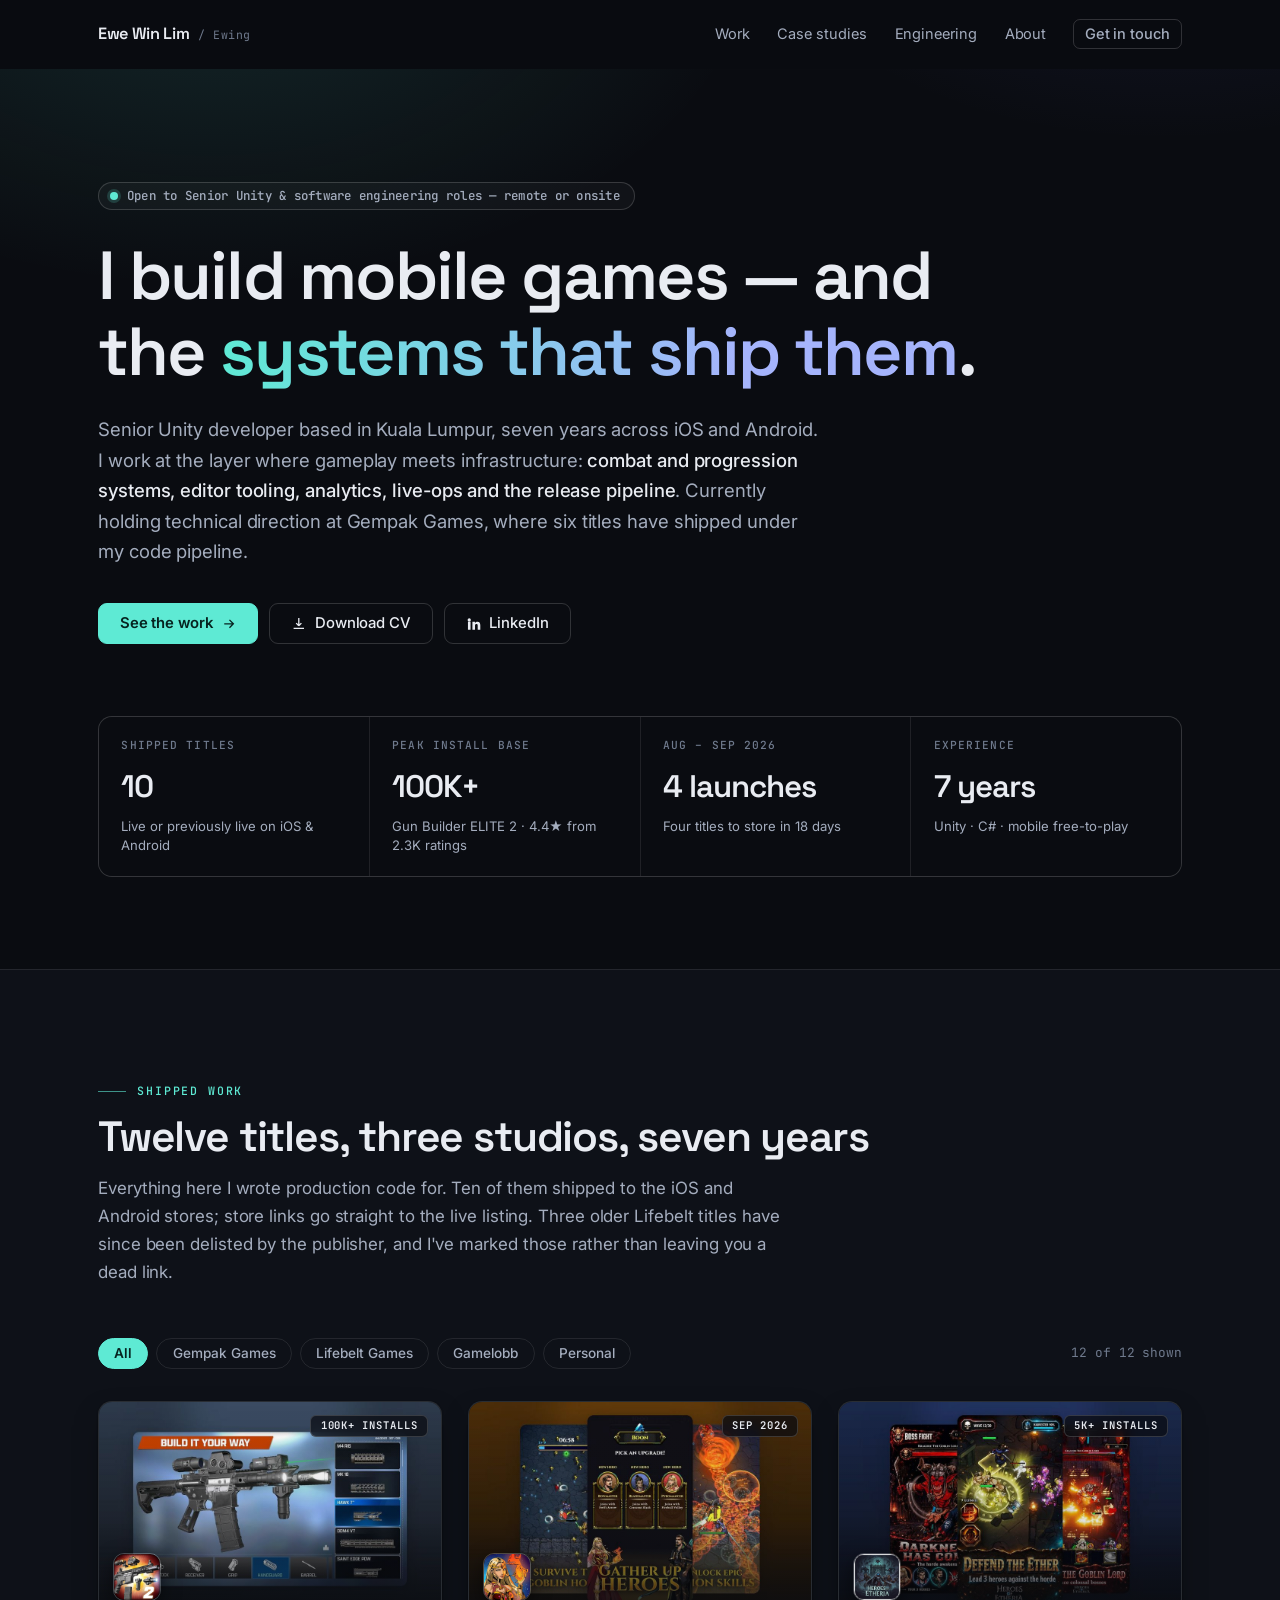
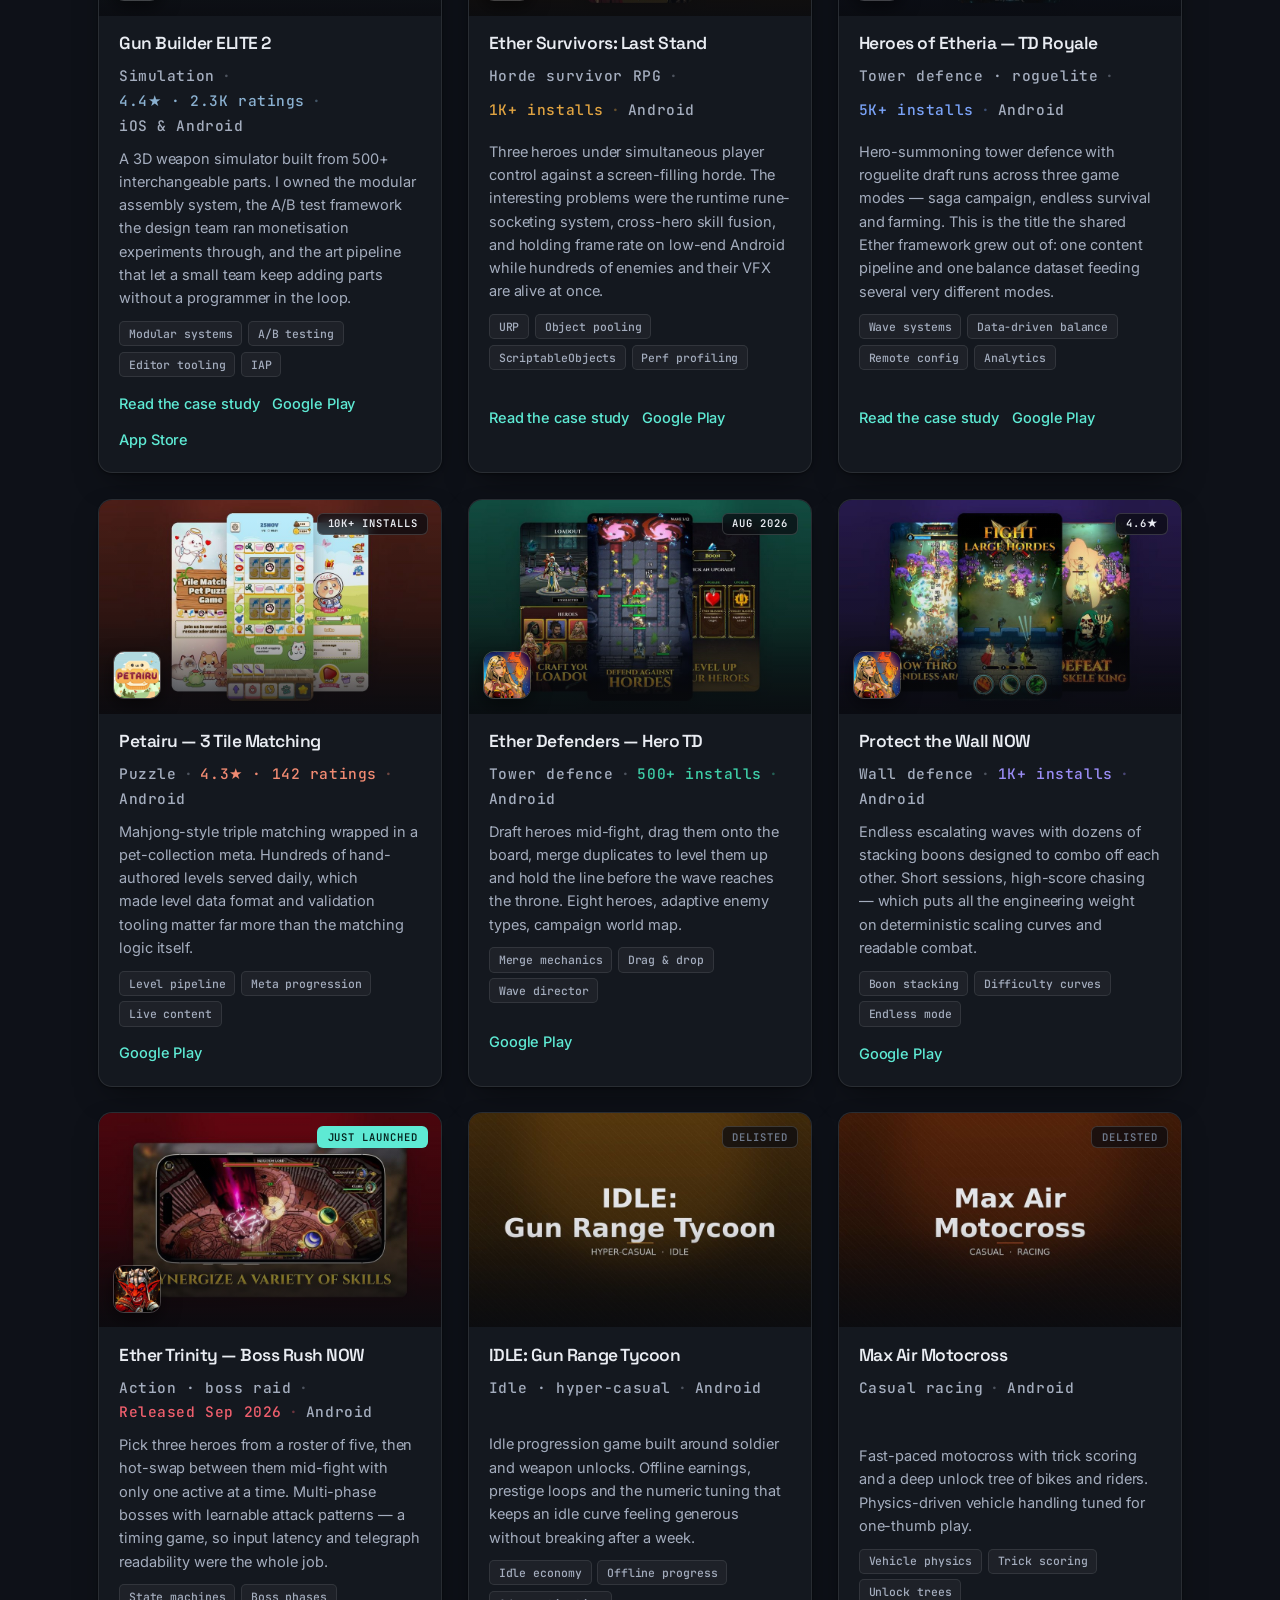
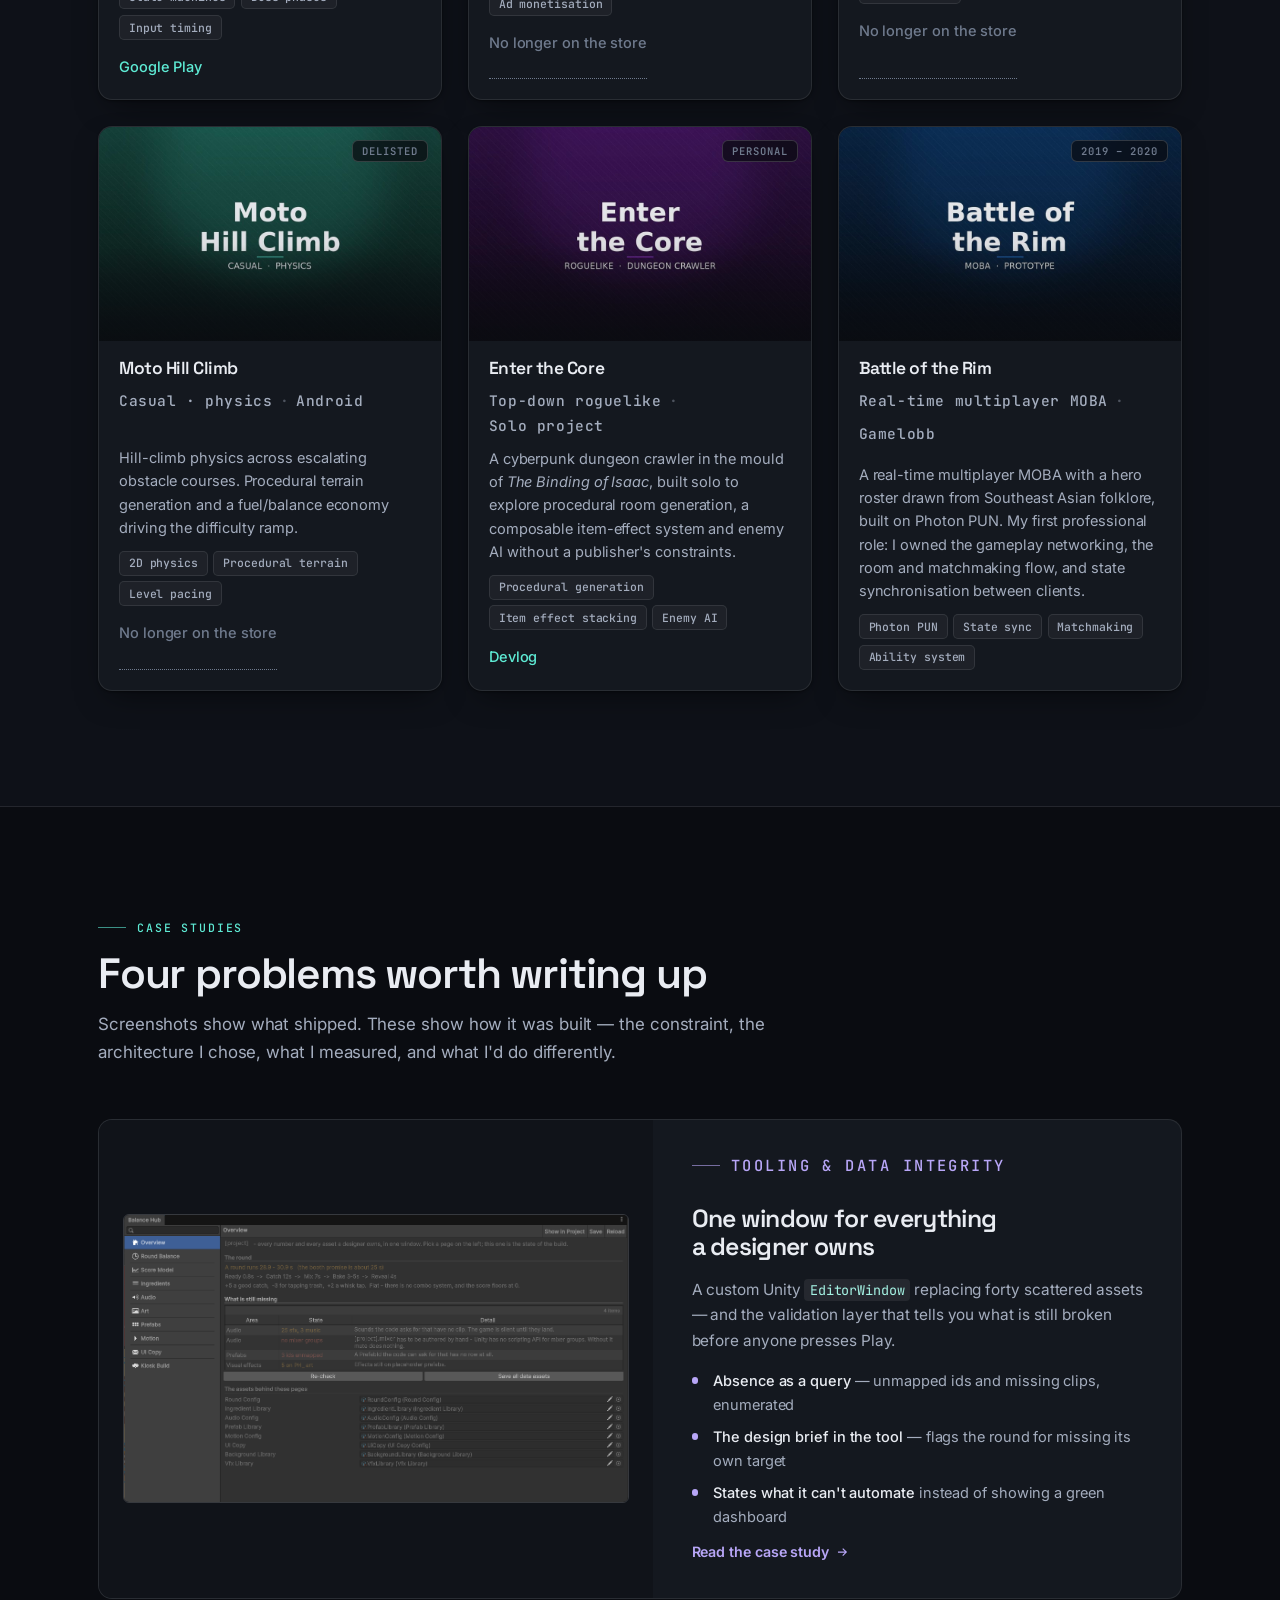
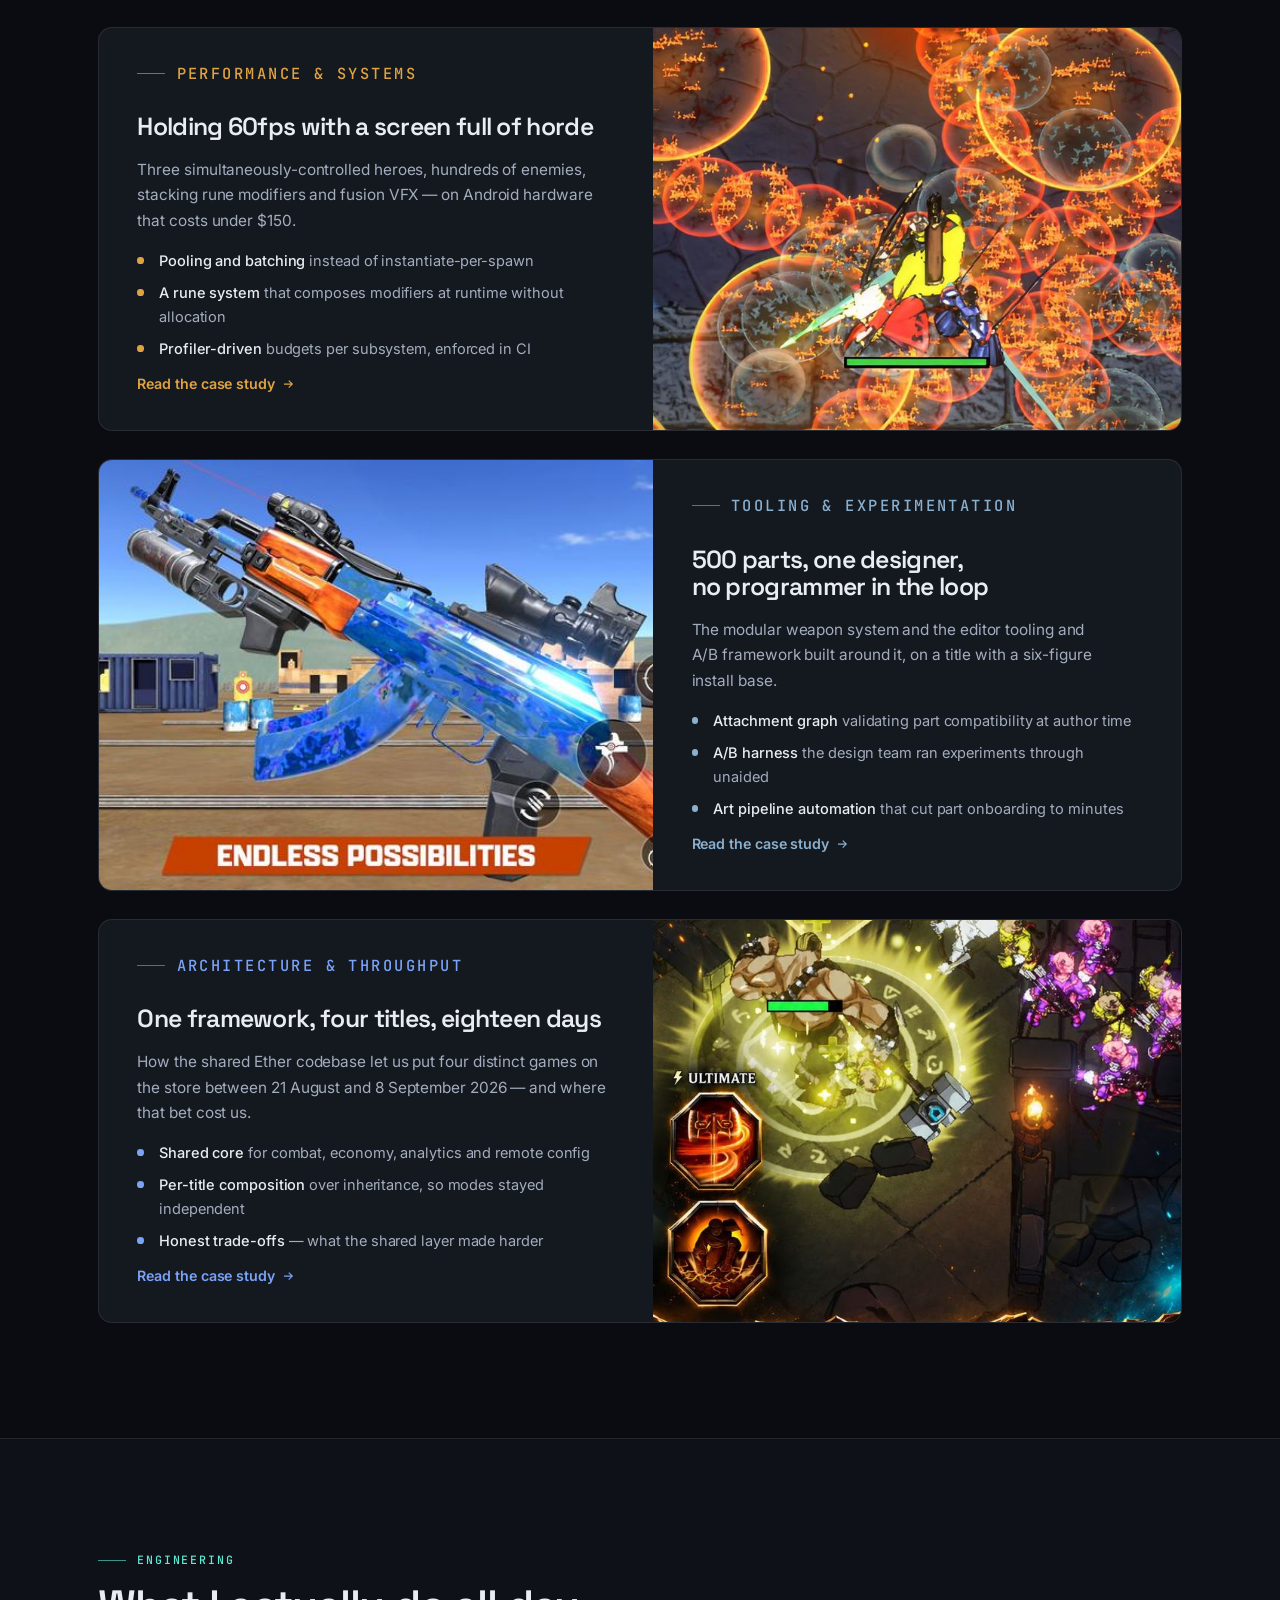
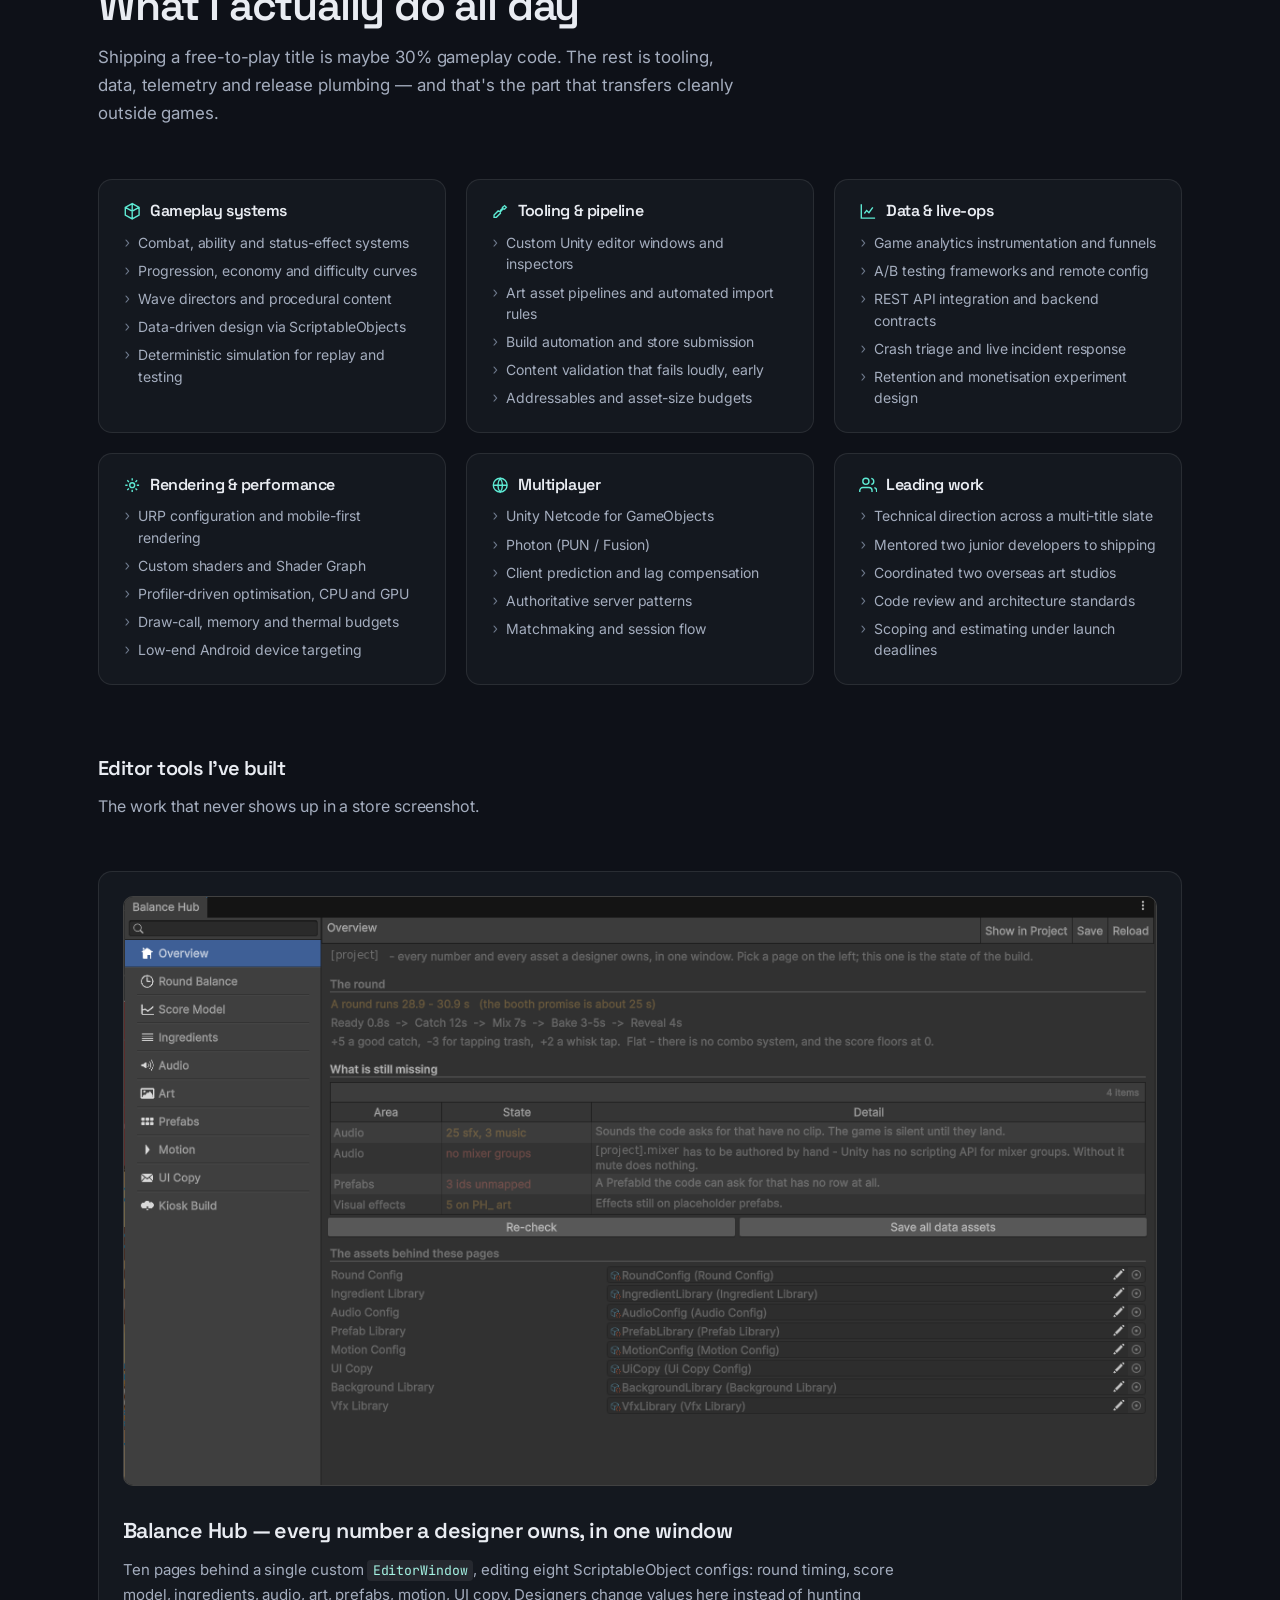
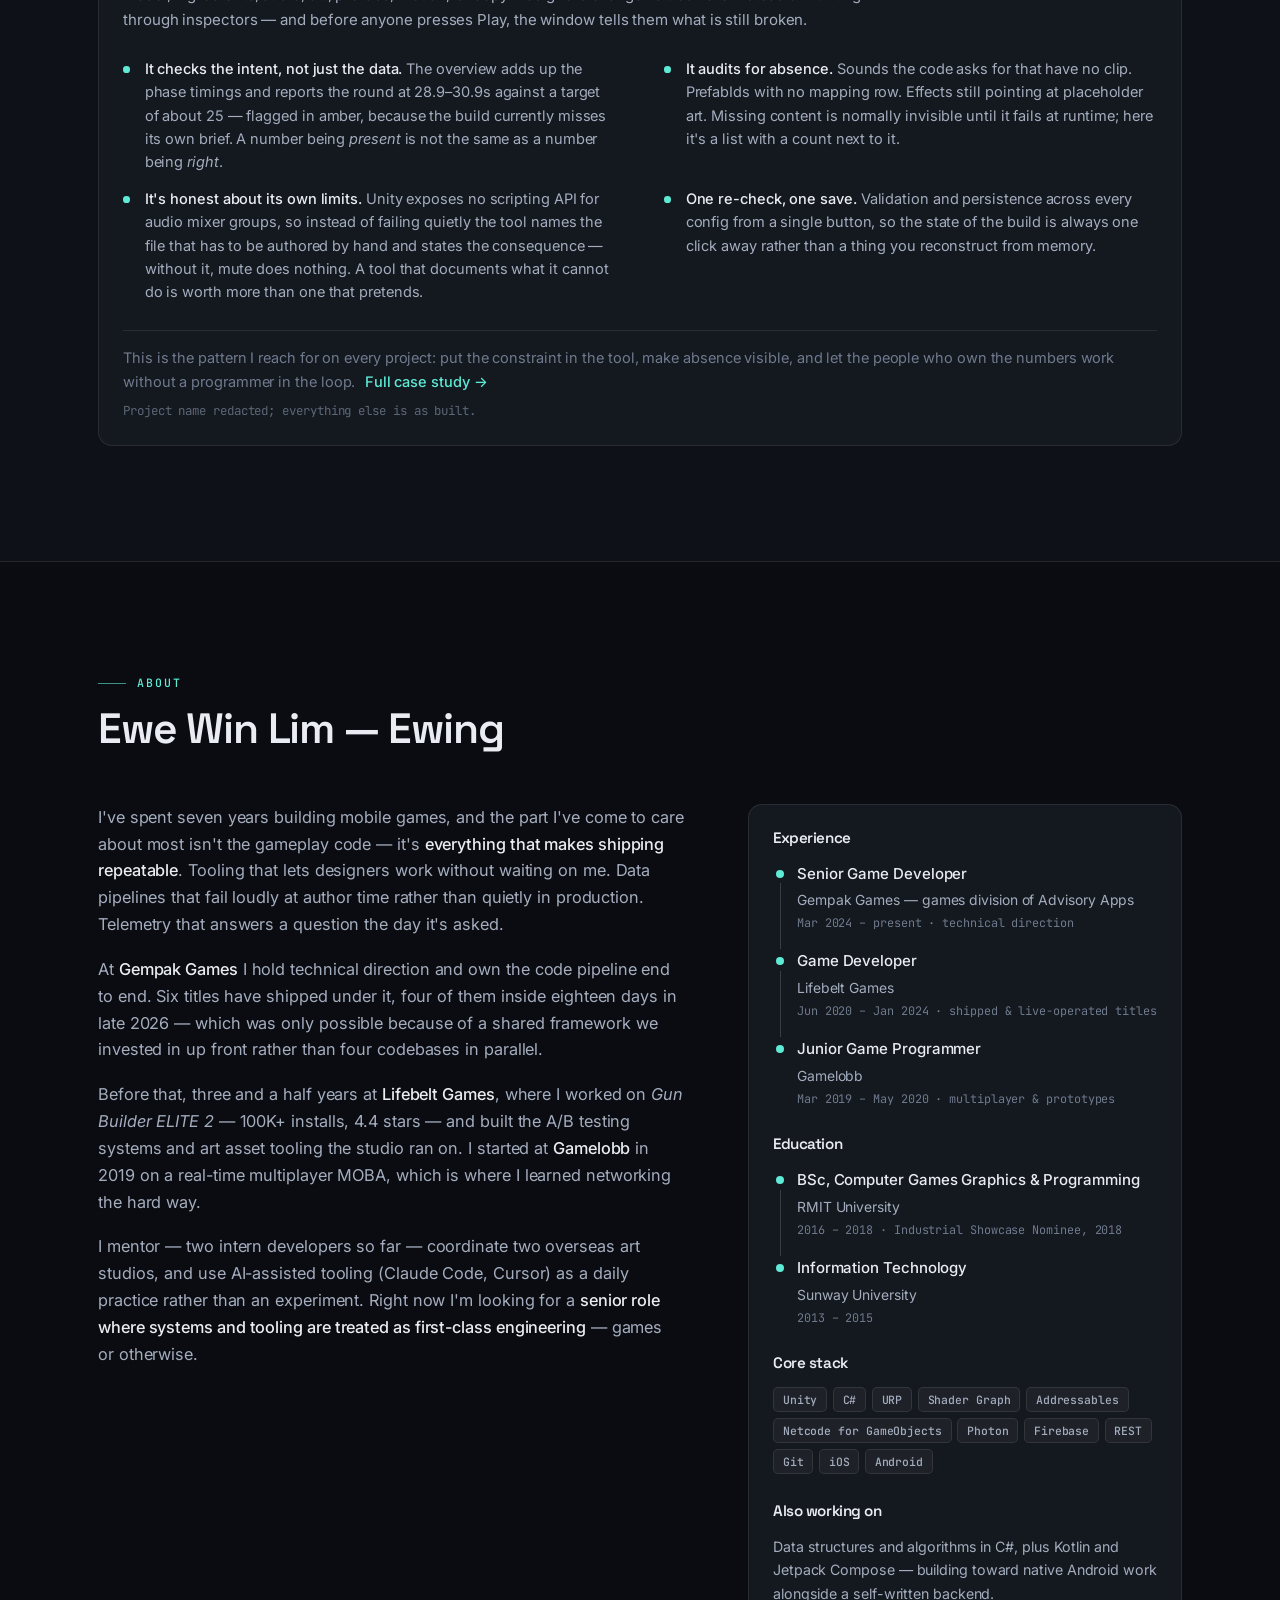
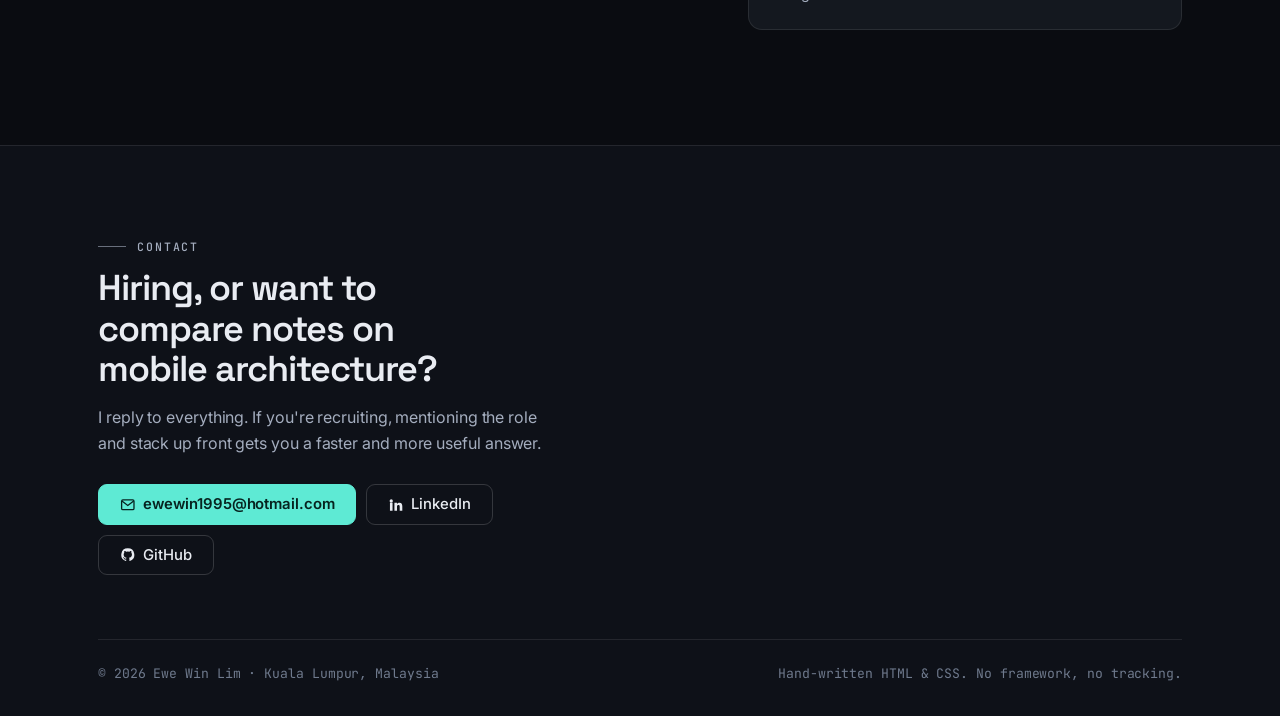
==== index.html @ 48409538 "Portfolio site" ====
<!DOCTYPE html>
<html lang="en">
<head>
<meta charset="utf-8">
<meta name="viewport" content="width=device-width, initial-scale=1">
<title>Ewe Win Lim — Senior Unity Developer</title>
<meta name="description" content="Senior Unity developer in Kuala Lumpur. Ten shipped mobile titles on iOS and Android — gameplay systems, editor tooling, live-ops and release pipelines.">
<meta name="author" content="Ewe Win Lim">

<!-- Open Graph / social preview -->
<meta property="og:type" content="website">
<meta property="og:title" content="Ewe Win Lim — Senior Unity Developer">
<meta property="og:description" content="Ten shipped mobile titles on iOS and Android. Gameplay systems, editor tooling, live-ops and release pipelines.">
<meta property="og:image" content="assets/og-image.jpg">
<meta name="twitter:card" content="summary_large_image">

<link rel="icon" href="assets/favicon.svg" type="image/svg+xml">
<link rel="preconnect" href="https://fonts.googleapis.com">
<link rel="preconnect" href="https://fonts.gstatic.com" crossorigin>
<link rel="stylesheet" href="https://fonts.googleapis.com/css2?family=Inter:wght@400;500;600&family=Space+Grotesk:wght@500;600;700&family=JetBrains+Mono:wght@400;500;600&display=swap">
<link rel="stylesheet" href="css/style.css">
<script>document.documentElement.classList.add("js")</script>
</head>
<body>

<a class="skip-link" href="#main">Skip to content</a>

<header class="site-header">
  <div class="wrap">
    <a class="brand" href="#top">Ewe Win Lim <span>/ Ewing</span></a>

    <button class="nav-toggle" type="button" aria-expanded="false" aria-controls="primary-nav" aria-label="Menu">
      <svg class="icon-open" viewBox="0 0 24 24" fill="none" stroke="currentColor" stroke-width="2" aria-hidden="true"><path d="M3 6h18M3 12h18M3 18h18"/></svg>
      <svg class="icon-close" viewBox="0 0 24 24" fill="none" stroke="currentColor" stroke-width="2" aria-hidden="true"><path d="M18 6 6 18M6 6l12 12"/></svg>
    </button>

    <nav class="nav" id="primary-nav" aria-label="Primary">
      <a href="#work">Work</a>
      <a href="#studies">Case studies</a>
      <a href="#engineering">Engineering</a>
      <a href="#about">About</a>
      <a class="btn nav-cta" href="#contact">Get in touch</a>
    </nav>
  </div>
</header>

<main id="main">

  <!-- ============================ hero ============================ -->
  <section class="hero" id="top">
    <div class="wrap">
      <p class="hero-status">
        <span class="dot" aria-hidden="true"></span>
        Open to Senior Unity &amp; software engineering roles — remote or onsite
      </p>

      <h1>I build mobile games — and the <em>systems that ship them</em>.</h1>

      <p class="lede">
        Senior Unity developer based in Kuala Lumpur, seven years across iOS and Android.
        I work at the layer where gameplay meets infrastructure: <strong>combat and
        progression systems, editor tooling, analytics, live-ops and the release
        pipeline</strong>. Currently holding technical direction at Gempak Games, where
        six titles have shipped under my code pipeline.
      </p>

      <div class="hero-actions">
        <a class="btn btn--primary" href="#work">
          See the work
          <svg viewBox="0 0 24 24" fill="none" stroke="currentColor" stroke-width="2" aria-hidden="true"><path d="M5 12h14M13 6l6 6-6 6"/></svg>
        </a>
        <!-- TODO(ewing): drop your CV at assets/ewe-win-lim-cv.pdf before publishing, or delete this button -->
        <a class="btn" href="assets/ewe-win-lim-cv.pdf">
          <svg viewBox="0 0 24 24" fill="none" stroke="currentColor" stroke-width="2" aria-hidden="true"><path d="M12 3v12m0 0 4-4m-4 4-4-4M4 19h16"/></svg>
          Download CV
        </a>
        <a class="btn" href="https://www.linkedin.com/in/ewinglim" target="_blank" rel="noopener">
          <svg viewBox="0 0 24 24" fill="currentColor" aria-hidden="true"><path d="M4.98 3.5a2.5 2.5 0 1 1 0 5 2.5 2.5 0 0 1 0-5ZM3 9h4v12H3V9Zm7 0h3.8v1.7h.05c.53-1 1.83-2.05 3.77-2.05C21.1 8.65 22 11 22 14.1V21h-4v-6.1c0-1.5-.55-2.5-1.9-2.5-1.13 0-1.8.75-2.1 1.48-.1.26-.13.62-.13.98V21h-4V9Z"/></svg>
          LinkedIn
        </a>
      </div>

      <dl class="stats" data-reveal>
        <div>
          <dt>Shipped titles</dt>
          <dd>10 <small>Live or previously live on iOS &amp; Android</small></dd>
        </div>
        <div>
          <dt>Peak install base</dt>
          <dd>100K+ <small>Gun Builder ELITE 2 · 4.4&#9733; from 2.3K ratings</small></dd>
        </div>
        <div>
          <dt>Aug – Sep 2026</dt>
          <dd>4 launches <small>Four titles to store in 18 days</small></dd>
        </div>
        <div>
          <dt>Experience</dt>
          <dd>7 years <small>Unity · C# · mobile free-to-play</small></dd>
        </div>
      </dl>
    </div>
  </section>

  <!-- ============================ work grid ============================ -->
  <section class="section section--tint" id="work">
    <div class="wrap">
      <div class="section-head">
        <p class="eyebrow">Shipped work</p>
        <h2>Twelve titles, three studios, seven years</h2>
        <p class="lede">
          Everything here I wrote production code for. Ten of them shipped to the iOS
          and Android stores; store links go straight to the live listing. Three older
          Lifebelt titles have since been delisted by the publisher, and I've marked
          those rather than leaving you a dead link.
        </p>
      </div>

      <div class="filters" data-filters>
        <button type="button" data-filter="all" aria-pressed="true">All</button>
        <button type="button" data-filter="gempak" aria-pressed="false">Gempak Games</button>
        <button type="button" data-filter="lifebelt" aria-pressed="false">Lifebelt Games</button>
        <button type="button" data-filter="gamelobb" aria-pressed="false">Gamelobb</button>
        <button type="button" data-filter="personal" aria-pressed="false">Personal</button>
        <span class="count" data-count>12 of 12 shown</span>
      </div>
      <p class="visually-hidden" id="filter-status" role="status" aria-live="polite"></p>

      <ul class="grid">

        <!-- Gun Builder ELITE 2 -->
        <li class="card card--study" data-studio="lifebelt" style="--card-accent:#8ab0d0" data-reveal>
          <div class="card-media">
            <img src="assets/games/gun-builder-elite-2/cover.jpg" alt="Gun Builder ELITE 2 — modular weapon assembly screen with a parts list" loading="lazy" width="1200" height="750">
            <img class="card-icon" src="assets/games/gun-builder-elite-2/icon.jpg" alt="" width="256" height="256" loading="lazy">
            <span class="card-flag">100K+ installs</span>
          </div>
          <div class="card-body">
            <h3><a href="work/gun-builder-elite-2.html">Gun Builder ELITE 2</a></h3>
            <p class="card-meta">
              <span>Simulation</span>
              <span class="metric">4.4&#9733; · 2.3K ratings</span>
              <span>iOS &amp; Android</span>
            </p>
            <p>
              A 3D weapon simulator built from 500+ interchangeable parts. I owned the
              modular assembly system, the A/B test framework the design team ran
              monetisation experiments through, and the art pipeline that let a small
              team keep adding parts without a programmer in the loop.
            </p>
            <ul class="tags">
              <li>Modular systems</li><li>A/B testing</li><li>Editor tooling</li><li>IAP</li>
            </ul>
            <p class="card-links">
              <a href="work/gun-builder-elite-2.html">Read the case study</a>
              <a href="https://play.google.com/store/apps/details?id=life.belt.gbe2" target="_blank" rel="noopener">Google Play</a>
              <a href="https://apps.apple.com/us/app/gun-builder-elite-2/id6447168170" target="_blank" rel="noopener">App Store</a>
            </p>
          </div>
        </li>

        <!-- Ether Survivors -->
        <li class="card card--study" data-studio="gempak" style="--card-accent:#e0a341" data-reveal>
          <div class="card-media">
            <img src="assets/games/ether-survivors/cover.jpg" alt="Ether Survivors: Last Stand — three phone screenshots showing horde combat and a hero draft screen" loading="lazy" width="1200" height="750">
            <img class="card-icon" src="assets/games/ether-survivors/icon.jpg" alt="" width="256" height="256" loading="lazy">
            <span class="card-flag">Sep 2026</span>
          </div>
          <div class="card-body">
            <h3><a href="work/ether-survivors.html">Ether Survivors: Last Stand</a></h3>
            <p class="card-meta">
              <span>Horde survivor RPG</span>
              <span class="metric">1K+ installs</span>
              <span>Android</span>
            </p>
            <p>
              Three heroes under simultaneous player control against a screen-filling
              horde. The interesting problems were the runtime rune-socketing system,
              cross-hero skill fusion, and holding frame rate on low-end Android while
              hundreds of enemies and their VFX are alive at once.
            </p>
            <ul class="tags">
              <li>URP</li><li>Object pooling</li><li>ScriptableObjects</li><li>Perf profiling</li>
            </ul>
            <p class="card-links">
              <a href="work/ether-survivors.html">Read the case study</a>
              <a href="https://play.google.com/store/apps/details?id=com.gempakgames.ethersurvivorslaststand" target="_blank" rel="noopener">Google Play</a>
            </p>
          </div>
        </li>

        <!-- Heroes of Etheria -->
        <li class="card card--study" data-studio="gempak" style="--card-accent:#7aa2f7" data-reveal>
          <div class="card-media">
            <img src="assets/games/heroes-of-etheria/cover.jpg" alt="Heroes of Etheria — three phone screenshots showing tower-defence lanes and a boss fight" loading="lazy" width="1200" height="750">
            <img class="card-icon" src="assets/games/heroes-of-etheria/icon.jpg" alt="" width="256" height="256" loading="lazy">
            <span class="card-flag">5K+ installs</span>
          </div>
          <div class="card-body">
            <h3><a href="work/heroes-of-etheria.html">Heroes of Etheria — TD Royale</a></h3>
            <p class="card-meta">
              <span>Tower defence · roguelite</span>
              <span class="metric">5K+ installs</span>
              <span>Android</span>
            </p>
            <p>
              Hero-summoning tower defence with roguelite draft runs across three game
              modes — saga campaign, endless survival and farming. This is the title the
              shared Ether framework grew out of: one content pipeline and one balance
              dataset feeding several very different modes.
            </p>
            <ul class="tags">
              <li>Wave systems</li><li>Data-driven balance</li><li>Remote config</li><li>Analytics</li>
            </ul>
            <p class="card-links">
              <a href="work/heroes-of-etheria.html">Read the case study</a>
              <a href="https://play.google.com/store/apps/details?id=com.gempakgames.heroesofetheria" target="_blank" rel="noopener">Google Play</a>
            </p>
          </div>
        </li>

        <!-- Petairu -->
        <li class="card" data-studio="gempak" style="--card-accent:#f08a72" data-reveal>
          <div class="card-media">
            <img src="assets/games/petairu/cover.jpg" alt="Petairu — three phone screenshots of a tile-matching board and pet collection screen" loading="lazy" width="1200" height="750">
            <img class="card-icon" src="assets/games/petairu/icon.jpg" alt="" width="256" height="256" loading="lazy">
            <span class="card-flag">10K+ installs</span>
          </div>
          <div class="card-body">
            <h3>Petairu — 3 Tile Matching</h3>
            <p class="card-meta">
              <span>Puzzle</span>
              <span class="metric">4.3&#9733; · 142 ratings</span>
              <span>Android</span>
            </p>
            <p>
              Mahjong-style triple matching wrapped in a pet-collection meta. Hundreds of
              hand-authored levels served daily, which made level data format and
              validation tooling matter far more than the matching logic itself.
            </p>
            <ul class="tags">
              <li>Level pipeline</li><li>Meta progression</li><li>Live content</li>
            </ul>
            <p class="card-links">
              <a href="https://play.google.com/store/apps/details?id=com.gempakgames.petairu" target="_blank" rel="noopener">Google Play</a>
            </p>
          </div>
        </li>

        <!-- Ether Defenders -->
        <li class="card" data-studio="gempak" style="--card-accent:#3ecfa8" data-reveal>
          <div class="card-media">
            <img src="assets/games/ether-defenders/cover.jpg" alt="Ether Defenders: Hero TD — three phone screenshots showing hero placement on a defence board" loading="lazy" width="1200" height="750">
            <img class="card-icon" src="assets/games/ether-defenders/icon.jpg" alt="" width="256" height="256" loading="lazy">
            <span class="card-flag">Aug 2026</span>
          </div>
          <div class="card-body">
            <h3>Ether Defenders — Hero TD</h3>
            <p class="card-meta">
              <span>Tower defence</span>
              <span class="metric">500+ installs</span>
              <span>Android</span>
            </p>
            <p>
              Draft heroes mid-fight, drag them onto the board, merge duplicates to level
              them up and hold the line before the wave reaches the throne. Eight heroes,
              adaptive enemy types, campaign world map.
            </p>
            <ul class="tags">
              <li>Merge mechanics</li><li>Drag &amp; drop</li><li>Wave director</li>
            </ul>
            <p class="card-links">
              <a href="https://play.google.com/store/apps/details?id=com.gempakgames.etherdefenders" target="_blank" rel="noopener">Google Play</a>
            </p>
          </div>
        </li>

        <!-- Protect the Wall NOW -->
        <li class="card" data-studio="gempak" style="--card-accent:#9a8cf5" data-reveal>
          <div class="card-media">
            <img src="assets/games/protect-the-wall-now/cover.jpg" alt="Protect the Wall NOW — three phone screenshots of wall defence waves and a boon selection screen" loading="lazy" width="1200" height="750">
            <img class="card-icon" src="assets/games/protect-the-wall-now/icon.jpg" alt="" width="256" height="256" loading="lazy">
            <span class="card-flag">4.6&#9733;</span>
          </div>
          <div class="card-body">
            <h3>Protect the Wall NOW</h3>
            <p class="card-meta">
              <span>Wall defence</span>
              <span class="metric">1K+ installs</span>
              <span>Android</span>
            </p>
            <p>
              Endless escalating waves with dozens of stacking boons designed to combo
              off each other. Short sessions, high-score chasing — which puts all the
              engineering weight on deterministic scaling curves and readable combat.
            </p>
            <ul class="tags">
              <li>Boon stacking</li><li>Difficulty curves</li><li>Endless mode</li>
            </ul>
            <p class="card-links">
              <a href="https://play.google.com/store/apps/details?id=com.gempakgames.protectthewallnow" target="_blank" rel="noopener">Google Play</a>
            </p>
          </div>
        </li>

        <!-- Ether Trinity -->
        <li class="card" data-studio="gempak" style="--card-accent:#ef5f6d" data-reveal>
          <div class="card-media">
            <img src="assets/games/ether-trinity/cover.jpg" alt="Ether Trinity: Boss Rush NOW — landscape screenshot of an arena boss fight with hero swap icons" loading="lazy" width="1200" height="750">
            <img class="card-icon" src="assets/games/ether-trinity/icon.jpg" alt="" width="256" height="256" loading="lazy">
            <span class="card-flag card-flag--new">Just launched</span>
          </div>
          <div class="card-body">
            <h3>Ether Trinity — Boss Rush NOW</h3>
            <p class="card-meta">
              <span>Action · boss raid</span>
              <span class="metric">Released Sep 2026</span>
              <span>Android</span>
            </p>
            <p>
              Pick three heroes from a roster of five, then hot-swap between them
              mid-fight with only one active at a time. Multi-phase bosses with learnable
              attack patterns — a timing game, so input latency and telegraph readability
              were the whole job.
            </p>
            <ul class="tags">
              <li>State machines</li><li>Boss phases</li><li>Input timing</li>
            </ul>
            <p class="card-links">
              <a href="https://play.google.com/store/apps/details?id=com.gempakgames.ethertrinity" target="_blank" rel="noopener">Google Play</a>
            </p>
          </div>
        </li>

        <!-- IDLE: Gun Range Tycoon -->
        <li class="card" data-studio="lifebelt" style="--card-accent:#dcb44a" data-reveal>
          <div class="card-media">
            <img src="assets/games/idle-gun-range-tycoon/cover.jpg" alt="IDLE: Gun Range Tycoon — title card" loading="lazy" width="1200" height="750">
            <span class="card-flag card-flag--muted">Delisted</span>
          </div>
          <div class="card-body">
            <h3>IDLE: Gun Range Tycoon</h3>
            <p class="card-meta">
              <span>Idle · hyper-casual</span>
              <span>Android</span>
            </p>
            <p>
              Idle progression game built around soldier and weapon unlocks. Offline
              earnings, prestige loops and the numeric tuning that keeps an idle curve
              feeling generous without breaking after a week.
            </p>
            <ul class="tags">
              <li>Idle economy</li><li>Offline progress</li><li>Ad monetisation</li>
            </ul>
            <p class="card-links">
              <span class="unavailable" title="Removed from Google Play by the publisher">No longer on the store</span>
            </p>
          </div>
        </li>

        <!-- Max Air Motocross -->
        <li class="card" data-studio="lifebelt" style="--card-accent:#f0975a" data-reveal>
          <div class="card-media">
            <img src="assets/games/max-air-motocross/cover.jpg" alt="Max Air Motocross — title card" loading="lazy" width="1200" height="750">
            <span class="card-flag card-flag--muted">Delisted</span>
          </div>
          <div class="card-body">
            <h3>Max Air Motocross</h3>
            <p class="card-meta">
              <span>Casual racing</span>
              <span>Android</span>
            </p>
            <p>
              Fast-paced motocross with trick scoring and a deep unlock tree of bikes and
              riders. Physics-driven vehicle handling tuned for one-thumb play.
            </p>
            <ul class="tags">
              <li>Vehicle physics</li><li>Trick scoring</li><li>Unlock trees</li>
            </ul>
            <p class="card-links">
              <span class="unavailable" title="Removed from Google Play by the publisher">No longer on the store</span>
            </p>
          </div>
        </li>

        <!-- Moto Hill Climb -->
        <li class="card" data-studio="lifebelt" style="--card-accent:#52c9b6" data-reveal>
          <div class="card-media">
            <img src="assets/games/moto-hill-climb/cover.jpg" alt="Moto Hill Climb — title card" loading="lazy" width="1200" height="750">
            <span class="card-flag card-flag--muted">Delisted</span>
          </div>
          <div class="card-body">
            <h3>Moto Hill Climb</h3>
            <p class="card-meta">
              <span>Casual · physics</span>
              <span>Android</span>
            </p>
            <p>
              Hill-climb physics across escalating obstacle courses. Procedural terrain
              generation and a fuel/balance economy driving the difficulty ramp.
            </p>
            <ul class="tags">
              <li>2D physics</li><li>Procedural terrain</li><li>Level pacing</li>
            </ul>
            <p class="card-links">
              <span class="unavailable" title="Removed from Google Play by the publisher">No longer on the store</span>
            </p>
          </div>
        </li>

        <!-- Enter the Core -->
        <li class="card" data-studio="personal" style="--card-accent:#c48af0" data-reveal>
          <div class="card-media">
            <img src="assets/games/enter-the-core/cover.jpg" alt="Enter the Core — title card" loading="lazy" width="1200" height="750">
            <span class="card-flag card-flag--muted">Personal</span>
          </div>
          <div class="card-body">
            <h3>Enter the Core</h3>
            <p class="card-meta">
              <span>Top-down roguelike</span>
              <span>Solo project</span>
            </p>
            <p>
              A cyberpunk dungeon crawler in the mould of <em>The Binding of Isaac</em>,
              built solo to explore procedural room generation, a composable item-effect
              system and enemy AI without a publisher's constraints.
            </p>
            <ul class="tags">
              <li>Procedural generation</li><li>Item effect stacking</li><li>Enemy AI</li>
            </ul>
            <p class="card-links">
              <a href="https://ewing95.wordpress.com/" target="_blank" rel="noopener">Devlog</a>
            </p>
          </div>
        </li>

        <!-- Battle of the Rim -->
        <li class="card" data-studio="gamelobb" style="--card-accent:#6fb4f0" data-reveal>
          <div class="card-media">
            <img src="assets/games/battle-of-the-rim/cover.jpg" alt="Battle of the Rim — title card" loading="lazy" width="1200" height="750">
            <span class="card-flag card-flag--muted">2019 – 2020</span>
          </div>
          <div class="card-body">
            <h3>Battle of the Rim</h3>
            <p class="card-meta">
              <span>Real-time multiplayer MOBA</span>
              <span>Gamelobb</span>
            </p>
            <p>
              A real-time multiplayer MOBA with a hero roster drawn from Southeast Asian
              folklore, built on Photon PUN. My first professional role: I owned the
              gameplay networking, the room and matchmaking flow, and state
              synchronisation between clients.
            </p>
            <ul class="tags">
              <li>Photon PUN</li><li>State sync</li><li>Matchmaking</li><li>Ability system</li>
            </ul>
          </div>
        </li>

      </ul>
    </div>
  </section>

  <!-- ============================ case studies ============================ -->
  <section class="section" id="studies">
    <div class="wrap">
      <div class="section-head">
        <p class="eyebrow">Case studies</p>
        <h2>Four problems worth writing up</h2>
        <p class="lede">
          Screenshots show what shipped. These show how it was built — the constraint,
          the architecture I chose, what I measured, and what I'd do differently.
        </p>
      </div>

      <ul class="studies">

        <li class="study" style="--card-accent:#b8a6f7" data-reveal>
          <div class="study-media study-media--ui">
            <img src="assets/tools/balance-hub-overview.png" alt="The Balance Hub editor window, showing the round summary, the missing-content audit table and the config assets it edits" loading="lazy">
          </div>
          <div class="study-body">
            <p class="eyebrow" style="color:var(--card-accent)">Tooling &amp; data integrity</p>
            <h3><a href="work/balance-hub.html">One window for everything a designer owns</a></h3>
            <p>
              A custom Unity <code>EditorWindow</code> replacing forty scattered assets — and
              the validation layer that tells you what is still broken before anyone
              presses Play.
            </p>
            <ul class="study-points">
              <li><strong>Absence as a query</strong> — unmapped ids and missing clips, enumerated</li>
              <li><strong>The design brief in the tool</strong> — flags the round for missing its own target</li>
              <li><strong>States what it can't automate</strong> instead of showing a green dashboard</li>
            </ul>
            <a class="study-more" href="work/balance-hub.html">
              Read the case study
              <svg viewBox="0 0 24 24" fill="none" stroke="currentColor" stroke-width="2" aria-hidden="true"><path d="M5 12h14M13 6l6 6-6 6"/></svg>
            </a>
          </div>
        </li>

        <li class="study" style="--card-accent:#e0a341" data-reveal>
          <div class="study-media">
            <img src="assets/games/ether-survivors/03.jpg" alt="Ether Survivors combat with dozens of enemies on screen" loading="lazy">
          </div>
          <div class="study-body">
            <p class="eyebrow" style="color:var(--card-accent)">Performance &amp; systems</p>
            <h3><a href="work/ether-survivors.html">Holding 60fps with a screen full of horde</a></h3>
            <p>
              Three simultaneously-controlled heroes, hundreds of enemies, stacking rune
              modifiers and fusion VFX — on Android hardware that costs under $150.
            </p>
            <ul class="study-points">
              <li><strong>Pooling and batching</strong> instead of instantiate-per-spawn</li>
              <li><strong>A rune system</strong> that composes modifiers at runtime without allocation</li>
              <li><strong>Profiler-driven</strong> budgets per subsystem, enforced in CI</li>
            </ul>
            <a class="study-more" href="work/ether-survivors.html">
              Read the case study
              <svg viewBox="0 0 24 24" fill="none" stroke="currentColor" stroke-width="2" aria-hidden="true"><path d="M5 12h14M13 6l6 6-6 6"/></svg>
            </a>
          </div>
        </li>

        <li class="study" style="--card-accent:#8ab0d0" data-reveal>
          <div class="study-media">
            <img src="assets/games/gun-builder-elite-2/05.jpg" alt="A customised rifle with a patterned finish in Gun Builder ELITE 2" loading="lazy">
          </div>
          <div class="study-body">
            <p class="eyebrow" style="color:var(--card-accent)">Tooling &amp; experimentation</p>
            <h3><a href="work/gun-builder-elite-2.html">500 parts, one designer, no programmer in the loop</a></h3>
            <p>
              The modular weapon system and the editor tooling and A/B framework built
              around it, on a title with a six-figure install base.
            </p>
            <ul class="study-points">
              <li><strong>Attachment graph</strong> validating part compatibility at author time</li>
              <li><strong>A/B harness</strong> the design team ran experiments through unaided</li>
              <li><strong>Art pipeline automation</strong> that cut part onboarding to minutes</li>
            </ul>
            <a class="study-more" href="work/gun-builder-elite-2.html">
              Read the case study
              <svg viewBox="0 0 24 24" fill="none" stroke="currentColor" stroke-width="2" aria-hidden="true"><path d="M5 12h14M13 6l6 6-6 6"/></svg>
            </a>
          </div>
        </li>

        <li class="study" style="--card-accent:#7aa2f7" data-reveal>
          <div class="study-media">
            <img src="assets/games/heroes-of-etheria/02.jpg" alt="Heroes of Etheria tower defence gameplay" loading="lazy">
          </div>
          <div class="study-body">
            <p class="eyebrow" style="color:var(--card-accent)">Architecture &amp; throughput</p>
            <h3><a href="work/heroes-of-etheria.html">One framework, four titles, eighteen days</a></h3>
            <p>
              How the shared Ether codebase let us put four distinct games on the store
              between 21 August and 8 September 2026 — and where that bet cost us.
            </p>
            <ul class="study-points">
              <li><strong>Shared core</strong> for combat, economy, analytics and remote config</li>
              <li><strong>Per-title composition</strong> over inheritance, so modes stayed independent</li>
              <li><strong>Honest trade-offs</strong> — what the shared layer made harder</li>
            </ul>
            <a class="study-more" href="work/heroes-of-etheria.html">
              Read the case study
              <svg viewBox="0 0 24 24" fill="none" stroke="currentColor" stroke-width="2" aria-hidden="true"><path d="M5 12h14M13 6l6 6-6 6"/></svg>
            </a>
          </div>
        </li>

      </ul>
    </div>
  </section>

  <!-- ============================ engineering ============================ -->
  <section class="section section--tint" id="engineering">
    <div class="wrap">
      <div class="section-head">
        <p class="eyebrow">Engineering</p>
        <h2>What I actually do all day</h2>
        <p class="lede">
          Shipping a free-to-play title is maybe 30% gameplay code. The rest is tooling,
          data, telemetry and release plumbing — and that's the part that transfers
          cleanly outside games.
        </p>
      </div>

      <div class="cap-grid">
        <div class="cap" data-reveal>
          <h3>
            <svg viewBox="0 0 24 24" fill="none" stroke="currentColor" stroke-width="1.8" aria-hidden="true"><path d="M12 2 3 7v10l9 5 9-5V7l-9-5Zm0 0v20M3 7l9 5 9-5"/></svg>
            Gameplay systems
          </h3>
          <ul>
            <li>Combat, ability and status-effect systems</li>
            <li>Progression, economy and difficulty curves</li>
            <li>Wave directors and procedural content</li>
            <li>Data-driven design via ScriptableObjects</li>
            <li>Deterministic simulation for replay and testing</li>
          </ul>
        </div>

        <div class="cap" data-reveal>
          <h3>
            <svg viewBox="0 0 24 24" fill="none" stroke="currentColor" stroke-width="1.8" aria-hidden="true"><path d="M14.7 6.3a4 4 0 0 1-5.4 5.4L4 17v3h3l5.3-5.3a4 4 0 0 1 5.4-5.4l2.3-2.3-2.3-2.3-2.3 2.3Z"/></svg>
            Tooling &amp; pipeline
          </h3>
          <ul>
            <li>Custom Unity editor windows and inspectors</li>
            <li>Art asset pipelines and automated import rules</li>
            <li>Build automation and store submission</li>
            <li>Content validation that fails loudly, early</li>
            <li>Addressables and asset-size budgets</li>
          </ul>
        </div>

        <div class="cap" data-reveal>
          <h3>
            <svg viewBox="0 0 24 24" fill="none" stroke="currentColor" stroke-width="1.8" aria-hidden="true"><path d="M3 3v18h18M7 15l3-4 3 3 5-7"/></svg>
            Data &amp; live-ops
          </h3>
          <ul>
            <li>Game analytics instrumentation and funnels</li>
            <li>A/B testing frameworks and remote config</li>
            <li>REST API integration and backend contracts</li>
            <li>Crash triage and live incident response</li>
            <li>Retention and monetisation experiment design</li>
          </ul>
        </div>

        <div class="cap" data-reveal>
          <h3>
            <svg viewBox="0 0 24 24" fill="none" stroke="currentColor" stroke-width="1.8" aria-hidden="true"><path d="M12 3v3m0 12v3M5.6 5.6l2.1 2.1m8.6 8.6 2.1 2.1M3 12h3m12 0h3M5.6 18.4l2.1-2.1m8.6-8.6 2.1-2.1"/><circle cx="12" cy="12" r="3.2"/></svg>
            Rendering &amp; performance
          </h3>
          <ul>
            <li>URP configuration and mobile-first rendering</li>
            <li>Custom shaders and Shader Graph</li>
            <li>Profiler-driven optimisation, CPU and GPU</li>
            <li>Draw-call, memory and thermal budgets</li>
            <li>Low-end Android device targeting</li>
          </ul>
        </div>

        <div class="cap" data-reveal>
          <h3>
            <svg viewBox="0 0 24 24" fill="none" stroke="currentColor" stroke-width="1.8" aria-hidden="true"><circle cx="12" cy="12" r="9"/><path d="M3 12h18M12 3a15 15 0 0 1 0 18 15 15 0 0 1 0-18Z"/></svg>
            Multiplayer
          </h3>
          <ul>
            <li>Unity Netcode for GameObjects</li>
            <li>Photon (PUN / Fusion)</li>
            <li>Client prediction and lag compensation</li>
            <li>Authoritative server patterns</li>
            <li>Matchmaking and session flow</li>
          </ul>
        </div>

        <div class="cap" data-reveal>
          <h3>
            <svg viewBox="0 0 24 24" fill="none" stroke="currentColor" stroke-width="1.8" aria-hidden="true"><path d="M17 21v-2a4 4 0 0 0-4-4H5a4 4 0 0 0-4 4v2"/><circle cx="9" cy="7" r="4"/><path d="M23 21v-2a4 4 0 0 0-3-3.87M16 3.13A4 4 0 0 1 16 11"/></svg>
            Leading work
          </h3>
          <ul>
            <li>Technical direction across a multi-title slate</li>
            <li>Mentored two junior developers to shipping</li>
            <li>Coordinated two overseas art studios</li>
            <li>Code review and architecture standards</li>
            <li>Scoping and estimating under launch deadlines</li>
          </ul>
        </div>
      </div>

      <!-- ---- editor tooling ---- -->
      <div class="section-head" style="margin-top:clamp(3rem,6vw,4.5rem)">
        <h3 style="font-size:1.25rem">Editor tools I've built</h3>
        <p class="lede" style="font-size:1rem">
          The work that never shows up in a store screenshot.
        </p>
      </div>

      <figure class="tool-feature" data-reveal>
        <a class="tool-feature-shot" href="assets/tools/balance-hub-overview.png" target="_blank" rel="noopener">
          <img src="assets/tools/balance-hub-overview.png"
               alt="The Balance Hub editor window. A left sidebar lists ten pages — Overview, Round Balance, Score Model, Ingredients, Audio, Art, Prefabs, Motion, UI Copy, Kiosk Build. The Overview page summarises the round timing, then a table headed What is still missing lists four outstanding items across audio, prefabs and visual effects, above a list of the eight config assets the window edits."
               width="1103" height="629" loading="lazy">
        </a>
        <figcaption>
          <div class="tool-intro">
          <h4>Balance Hub — every number a designer owns, in one window</h4>
          <p>
            Ten pages behind a single custom <code>EditorWindow</code>, editing eight
            ScriptableObject configs: round timing, score model, ingredients, audio, art,
            prefabs, motion, UI copy. Designers change values here instead of hunting
            through inspectors — and before anyone presses Play, the window tells them
            what is still broken.
          </p>
          </div>
          <ul class="tool-points">
            <li>
              <strong>It checks the intent, not just the data.</strong> The overview adds
              up the phase timings and reports the round at 28.9–30.9s against a target of
              about 25 — flagged in amber, because the build currently misses its own brief.
              A number being <em>present</em> is not the same as a number being <em>right</em>.
            </li>
            <li>
              <strong>It audits for absence.</strong> Sounds the code asks for that have no
              clip. PrefabIds with no mapping row. Effects still pointing at placeholder
              art. Missing content is normally invisible until it fails at runtime; here
              it's a list with a count next to it.
            </li>
            <li>
              <strong>It's honest about its own limits.</strong> Unity exposes no scripting
              API for audio mixer groups, so instead of failing quietly the tool names the
              file that has to be authored by hand and states the consequence — without it,
              mute does nothing. A tool that documents what it cannot do is worth more than
              one that pretends.
            </li>
            <li>
              <strong>One re-check, one save.</strong> Validation and persistence across
              every config from a single button, so the state of the build is always one
              click away rather than a thing you reconstruct from memory.
            </li>
          </ul>
          <p class="tool-close">
            This is the pattern I reach for on every project: put the constraint in the
            tool, make absence visible, and let the people who own the numbers work
            without a programmer in the loop.
            <a href="work/balance-hub.html">Full case study &rarr;</a>
            <span class="tool-redaction">Project name redacted; everything else is as built.</span>
          </p>
        </figcaption>
      </figure>

    </div>
  </section>

  <!-- ============================ about ============================ -->
  <section class="section" id="about">
    <div class="wrap">
      <div class="section-head">
        <p class="eyebrow">About</p>
        <h2>Ewe Win Lim — Ewing</h2>
      </div>

      <div class="about">
        <div class="prose" data-reveal>
          <p>
            I've spent seven years building mobile games, and the part I've come to care
            about most isn't the gameplay code — it's <strong>everything that makes
            shipping repeatable</strong>. Tooling that lets designers work without
            waiting on me. Data pipelines that fail loudly at author time rather than
            quietly in production. Telemetry that answers a question the day it's asked.
          </p>
          <p>
            At <strong>Gempak Games</strong> I hold technical direction and own the code
            pipeline end to end. Six titles have shipped under it, four of them inside
            eighteen days in late 2026 — which was only possible because of a shared
            framework we invested in up front rather than four codebases in parallel.
          </p>
          <p>
            Before that, three and a half years at <strong>Lifebelt Games</strong>, where
            I worked on <em>Gun Builder ELITE 2</em> — 100K+ installs, 4.4 stars — and
            built the A/B testing systems and art asset tooling the studio ran on. I
            started at <strong>Gamelobb</strong> in 2019 on a real-time multiplayer MOBA,
            which is where I learned networking the hard way.
          </p>
          <p>
            I mentor — two intern developers so far — coordinate two overseas art studios,
            and use AI-assisted tooling (Claude Code, Cursor) as a daily practice rather
            than an experiment. Right now I'm looking for a <strong>senior role where
            systems and tooling are treated as first-class engineering</strong> — games or
            otherwise.
          </p>
        </div>

        <div class="side-card" data-reveal>
          <h3>Experience</h3>
          <ol class="timeline">
            <li>
              <span class="role">Senior Game Developer</span>
              <span class="org">Gempak Games — games division of Advisory Apps</span>
              <span class="when">Mar 2024 – present · technical direction</span>
            </li>
            <li>
              <span class="role">Game Developer</span>
              <span class="org">Lifebelt Games</span>
              <span class="when">Jun 2020 – Jan 2024 · shipped &amp; live-operated titles</span>
            </li>
            <li>
              <span class="role">Junior Game Programmer</span>
              <span class="org">Gamelobb</span>
              <span class="when">Mar 2019 – May 2020 · multiplayer &amp; prototypes</span>
            </li>
          </ol>

          <h3 style="margin-top:1.75rem">Education</h3>
          <ol class="timeline">
            <li>
              <span class="role">BSc, Computer Games Graphics &amp; Programming</span>
              <span class="org">RMIT University</span>
              <span class="when">2016 – 2018 · Industrial Showcase Nominee, 2018</span>
            </li>
            <li>
              <span class="role">Information Technology</span>
              <span class="org">Sunway University</span>
              <span class="when">2013 – 2015</span>
            </li>
          </ol>

          <h3 style="margin-top:1.75rem">Core stack</h3>
          <ul class="tags">
            <li>Unity</li><li>C#</li><li>URP</li><li>Shader Graph</li>
            <li>Addressables</li><li>Netcode for GameObjects</li><li>Photon</li>
            <li>Firebase</li><li>REST</li><li>Git</li><li>iOS</li><li>Android</li>
          </ul>

          <h3 style="margin-top:1.75rem">Also working on</h3>
          <p style="font-size:.89rem;color:var(--text-dim)">
            Data structures and algorithms in C#, plus Kotlin and Jetpack Compose —
            building toward native Android work alongside a self-written backend.
          </p>
        </div>
      </div>
    </div>
  </section>

</main>

<!-- ============================ footer ============================ -->
<footer class="site-footer" id="contact">
  <div class="wrap">
    <div class="footer-cta">
      <p class="eyebrow">Contact</p>
      <h2>Hiring, or want to compare notes on mobile architecture?</h2>
      <p>
        I reply to everything. If you're recruiting, mentioning the role and stack up
        front gets you a faster and more useful answer.
      </p>

      <ul class="contact-list">
        <li>
          <!-- TODO(ewing): consider a personal domain address here instead of hotmail -->
          <a class="btn btn--primary" href="mailto:ewewin1995@hotmail.com">
            <svg viewBox="0 0 24 24" fill="none" stroke="currentColor" stroke-width="2" aria-hidden="true"><rect x="2.5" y="4.5" width="19" height="15" rx="2"/><path d="m3 6 9 7 9-7"/></svg>
            ewewin1995@hotmail.com
          </a>
        </li>
        <li>
          <a class="btn" href="https://www.linkedin.com/in/ewinglim" target="_blank" rel="noopener">
            <svg viewBox="0 0 24 24" fill="currentColor" aria-hidden="true"><path d="M4.98 3.5a2.5 2.5 0 1 1 0 5 2.5 2.5 0 0 1 0-5ZM3 9h4v12H3V9Zm7 0h3.8v1.7h.05c.53-1 1.83-2.05 3.77-2.05C21.1 8.65 22 11 22 14.1V21h-4v-6.1c0-1.5-.55-2.5-1.9-2.5-1.13 0-1.8.75-2.1 1.48-.1.26-.13.62-.13.98V21h-4V9Z"/></svg>
            LinkedIn
          </a>
        </li>
        <li>
          <!-- TODO(ewing): swap in your real GitHub username, or delete this button -->
          <a class="btn" href="https://github.com/" target="_blank" rel="noopener">
            <svg viewBox="0 0 24 24" fill="currentColor" aria-hidden="true"><path d="M12 2a10 10 0 0 0-3.16 19.49c.5.09.68-.22.68-.48v-1.7c-2.78.6-3.37-1.34-3.37-1.34-.45-1.16-1.11-1.47-1.11-1.47-.91-.62.07-.61.07-.61 1 .07 1.53 1.03 1.53 1.03.89 1.53 2.34 1.09 2.91.83.09-.65.35-1.09.63-1.34-2.22-.25-4.56-1.11-4.56-4.94 0-1.09.39-1.98 1.03-2.68-.1-.25-.45-1.27.1-2.65 0 0 .84-.27 2.75 1.02a9.4 9.4 0 0 1 5 0c1.91-1.29 2.75-1.02 2.75-1.02.55 1.38.2 2.4.1 2.65.64.7 1.03 1.59 1.03 2.68 0 3.84-2.34 4.69-4.57 4.94.36.31.68.92.68 1.85v2.74c0 .27.18.58.69.48A10 10 0 0 0 12 2Z"/></svg>
            GitHub
          </a>
        </li>
      </ul>
    </div>

    <div class="footer-base">
      <p>&copy; <span data-year>2026</span> Ewe Win Lim · Kuala Lumpur, Malaysia</p>
      <p>Hand-written HTML &amp; CSS. No framework, no tracking.</p>
    </div>
  </div>
</footer>

<script src="js/main.js" defer></script>
</body>
</html>
---- css/style.css ----
/* ==========================================================================
   Ewe Win Lim — portfolio
   Hand-written CSS. No framework, no build step.
   Sections: 1 tokens · 2 reset · 3 layout · 4 header · 5 hero · 6 work grid
             8 case studies · 9 capabilities · 10 about · 11 footer · 12 motion
   ========================================================================== */

/* ---------- 1. tokens ---------- */
:root {
  color-scheme: dark;

  --bg:          #0a0c11;
  --bg-soft:     #0e1118;
  --surface:     #14181f;
  --surface-2:   #1b2029;
  --line:        rgba(255, 255, 255, .09);
  --line-strong: rgba(255, 255, 255, .16);

  --text:        #e9ecf2;
  --text-dim:    #a4adbe;
  --text-faint:  #6f7a8d;

  --accent:      #5eead4;
  --accent-deep: #0f766e;
  --warn:        #fbbf24;

  --font-sans:    "Inter", ui-sans-serif, system-ui, -apple-system, "Segoe UI", Roboto, sans-serif;
  --font-display: "Space Grotesk", var(--font-sans);
  --font-mono:    "JetBrains Mono", ui-monospace, "SF Mono", Menlo, Consolas, monospace;

  --page:   1180px;
  --gutter: clamp(1.25rem, 5vw, 3rem);
  --radius: 14px;

  --shadow-card:  0 1px 2px rgba(0,0,0,.4), 0 12px 32px -12px rgba(0,0,0,.6);
  --shadow-lift:  0 2px 4px rgba(0,0,0,.4), 0 28px 60px -20px rgba(0,0,0,.75);
  --ease: cubic-bezier(.22, .61, .36, 1);
}

/* ---------- 2. reset ---------- */
*, *::before, *::after { box-sizing: border-box; }

html { -webkit-text-size-adjust: 100%; scroll-behavior: smooth; }
@media (prefers-reduced-motion: reduce) { html { scroll-behavior: auto; } }

body {
  margin: 0;
  background: var(--bg);
  color: var(--text);
  font: 400 1rem/1.65 var(--font-sans);
  letter-spacing: -.005em;
  -webkit-font-smoothing: antialiased;
  overflow-x: hidden;
}

h1, h2, h3, h4 {
  font-family: var(--font-display);
  font-weight: 600;
  line-height: 1.12;
  letter-spacing: -.028em;
  margin: 0;
  text-wrap: balance;
}

p { margin: 0; text-wrap: pretty; }
img, svg { display: block; max-width: 100%; height: auto; }
ul, ol { margin: 0; padding: 0; }

/* Must outrank our own display rules (.card sets display:flex), otherwise the
   JS filter sets [hidden] and nothing visibly happens. */
[hidden] { display: none !important; }

a { color: var(--accent); text-decoration: none; }
a:hover { text-decoration: underline; text-underline-offset: .2em; }

:focus-visible {
  outline: 2px solid var(--accent);
  outline-offset: 3px;
  border-radius: 4px;
}

::selection { background: var(--accent); color: #06231f; }

.skip-link {
  position: absolute; left: 50%; top: 0; translate: -50% -120%;
  z-index: 200; padding: .7rem 1.2rem;
  background: var(--accent); color: #06231f;
  font-weight: 600; border-radius: 0 0 8px 8px;
  transition: translate .2s var(--ease);
}
.skip-link:focus { translate: -50% 0; text-decoration: none; }

.visually-hidden {
  position: absolute !important; width: 1px; height: 1px;
  padding: 0; margin: -1px; overflow: hidden;
  clip-path: inset(50%); white-space: nowrap;
}

/* ---------- 3. layout primitives ---------- */
.wrap {
  width: 100%; max-width: var(--page);
  margin-inline: auto;
  padding-inline: var(--gutter);
}

section[id] { scroll-margin-top: 5.5rem; }

.section       { padding-block: clamp(4rem, 9vw, 7.5rem); }
.section--tint { background: var(--bg-soft); border-block: 1px solid var(--line); }

.section-head { margin-bottom: clamp(2rem, 4vw, 3.25rem); }

.eyebrow {
  display: flex; align-items: center; gap: .7rem;
  font: 500 .72rem/1 var(--font-mono);
  letter-spacing: .16em; text-transform: uppercase;
  color: var(--accent);
  margin-bottom: 1rem;
}
.eyebrow::before {
  content: ""; width: 1.75rem; height: 1px;
  background: currentColor; opacity: .6; flex: none;
}

.section-head h2 { font-size: clamp(1.75rem, 4vw, 2.65rem); }

.section-head .lede {
  margin-top: .9rem; max-width: 62ch;
  color: var(--text-dim); font-size: 1.06rem;
}

/* ---------- buttons ---------- */
.btn {
  display: inline-flex; align-items: center; gap: .5rem;
  padding: .72rem 1.3rem;
  font: 500 .93rem/1 var(--font-sans);
  border: 1px solid var(--line-strong);
  border-radius: 9px;
  color: var(--text); background: transparent;
  cursor: pointer;
  transition: background .18s var(--ease), border-color .18s var(--ease),
              color .18s var(--ease), translate .18s var(--ease);
}
.btn:hover {
  background: rgba(255,255,255,.06);
  border-color: rgba(255,255,255,.28);
  translate: 0 -1px;
  text-decoration: none;
}
.btn--primary {
  background: var(--accent); border-color: var(--accent);
  color: #06231f; font-weight: 600;
}
.btn--primary:hover {
  background: #7df0dd; border-color: #7df0dd; color: #06231f;
}
.btn svg { width: 1.05em; height: 1.05em; flex: none; }

/* ---------- 4. header ---------- */
.site-header {
  position: sticky; top: 0; z-index: 100;
  background: color-mix(in srgb, var(--bg) 82%, transparent);
  backdrop-filter: blur(14px) saturate(150%);
  border-bottom: 1px solid transparent;
  transition: border-color .25s var(--ease), background .25s var(--ease);
}
.site-header[data-stuck="true"] { border-bottom-color: var(--line); }

.site-header .wrap {
  display: flex; align-items: center; gap: 1.5rem;
  min-height: 4.25rem;
}

.brand {
  display: flex; align-items: baseline; gap: .55rem;
  font-family: var(--font-display); font-weight: 600;
  font-size: 1.02rem; letter-spacing: -.02em;
  color: var(--text); margin-right: auto;
}
.brand:hover { text-decoration: none; color: var(--text); }
.brand span { font: 400 .72rem/1 var(--font-mono); color: var(--text-faint); letter-spacing: .04em; }

.nav { display: flex; align-items: center; gap: .35rem; }

.nav a {
  padding: .45rem .7rem; border-radius: 7px;
  font-size: .91rem; color: var(--text-dim);
  transition: color .16s var(--ease), background .16s var(--ease);
}
.nav a:hover { color: var(--text); background: rgba(255,255,255,.06); text-decoration: none; }
.nav a[aria-current="page"] { color: var(--text); }

.nav-cta { margin-left: .6rem; }

.nav-toggle { display: none; }

@media (max-width: 760px) {
  .nav-cta { display: none; }
  .nav {
    position: fixed; inset: 4.25rem 0 auto;
    flex-direction: column; align-items: stretch; gap: 0;
    padding: .5rem var(--gutter) 1.25rem;
    background: var(--bg-soft);
    border-bottom: 1px solid var(--line);
    display: none;
  }
  .nav[data-open="true"] { display: flex; }
  .nav a { padding: .8rem .25rem; font-size: 1rem; border-bottom: 1px solid var(--line); }
  .nav-toggle {
    display: grid; place-items: center;
    width: 2.5rem; height: 2.5rem; padding: 0;
    background: transparent; border: 1px solid var(--line-strong);
    border-radius: 8px; color: var(--text); cursor: pointer;
  }
  .nav-toggle svg { width: 1.15rem; height: 1.15rem; }
  .nav-toggle .icon-close { display: none; }
  .nav-toggle[aria-expanded="true"] .icon-open  { display: none; }
  .nav-toggle[aria-expanded="true"] .icon-close { display: block; }
}

/* ---------- 5. hero ---------- */
.hero {
  position: relative;
  padding-block: clamp(3.5rem, 9vw, 7rem) clamp(3rem, 6vw, 5rem);
  overflow: hidden;
}
.hero::before {
  content: ""; position: absolute; inset: -30% -10% auto;
  height: 130%; z-index: -1;
  background:
    radial-gradient(58% 48% at 22% 12%, rgba(94,234,212,.13), transparent 62%),
    radial-gradient(48% 42% at 84% 4%,  rgba(99,102,241,.13), transparent 60%);
  pointer-events: none;
}

.hero-status {
  display: inline-flex; align-items: center; gap: .55rem;
  padding: .4rem .85rem .4rem .7rem;
  border: 1px solid var(--line-strong); border-radius: 999px;
  background: rgba(255,255,255,.03);
  font: 500 .78rem/1 var(--font-mono);
  letter-spacing: .02em; color: var(--text-dim);
  margin-bottom: 1.75rem;
}
.hero-status .dot {
  width: .5rem; height: .5rem; border-radius: 50%;
  background: var(--accent); flex: none;
  box-shadow: 0 0 0 3px rgba(94,234,212,.18);
}

.hero h1 {
  font-size: clamp(2.3rem, 6.4vw, 4.25rem);
  max-width: 22ch;
}
.hero h1 em {
  font-style: normal;
  background: linear-gradient(96deg, var(--accent), #a5b4fc 70%);
  -webkit-background-clip: text; background-clip: text;
  -webkit-text-fill-color: transparent; color: transparent;
}

.hero .lede {
  margin-top: 1.5rem; max-width: 60ch;
  font-size: clamp(1.03rem, 1.6vw, 1.16rem);
  color: var(--text-dim);
}
.hero .lede strong { color: var(--text); font-weight: 500; }

.hero-actions {
  display: flex; flex-wrap: wrap; gap: .7rem;
  margin-top: 2.25rem;
}

/* stat strip */
.stats {
  display: grid; gap: 1px;
  grid-template-columns: repeat(auto-fit, minmax(150px, 1fr));
  margin-top: clamp(3rem, 6vw, 4.5rem);
  background: var(--line);
  border: 1px solid var(--line);
  border-radius: var(--radius);
  overflow: hidden;
}
.stats div { background: var(--bg); padding: 1.35rem 1.4rem; }
.stats dt {
  font: 500 .7rem/1.3 var(--font-mono);
  letter-spacing: .1em; text-transform: uppercase;
  color: var(--text-faint);
}
.stats dd {
  margin: .5rem 0 0;
  font-family: var(--font-display); font-weight: 600;
  font-size: clamp(1.5rem, 2.6vw, 1.95rem);
  letter-spacing: -.03em;
}
.stats dd small {
  display: block; margin-top: .3rem;
  font: 400 .82rem/1.4 var(--font-sans);
  letter-spacing: 0; color: var(--text-dim);
}

/* ---------- 6. work grid ---------- */
.filters {
  display: flex; flex-wrap: wrap; gap: .5rem;
  margin-bottom: 2rem;
}
.filters button {
  padding: .48rem .95rem;
  font: 500 .85rem/1 var(--font-sans);
  color: var(--text-dim);
  background: transparent;
  border: 1px solid var(--line); border-radius: 999px;
  cursor: pointer;
  transition: color .16s var(--ease), border-color .16s var(--ease), background .16s var(--ease);
}
.filters button:hover { color: var(--text); border-color: var(--line-strong); }
.filters button[aria-pressed="true"] {
  color: #06231f; background: var(--accent); border-color: var(--accent); font-weight: 600;
}
.filters .count {
  margin-left: auto; align-self: center;
  font: 400 .8rem/1 var(--font-mono); color: var(--text-faint);
}

.grid {
  display: grid; gap: clamp(1.1rem, 2vw, 1.6rem);
  grid-template-columns: repeat(auto-fill, minmax(min(100%, 310px), 1fr));
  list-style: none;
}

.card {
  position: relative; display: flex; flex-direction: column;
  background: var(--surface);
  border: 1px solid var(--line);
  border-radius: var(--radius);
  overflow: hidden;
  box-shadow: var(--shadow-card);
  transition: translate .25s var(--ease), border-color .25s var(--ease), box-shadow .25s var(--ease);
}
.card:hover, .card:focus-within {
  translate: 0 -4px;
  border-color: color-mix(in srgb, var(--card-accent, var(--accent)) 45%, transparent);
  box-shadow: var(--shadow-lift),
              0 0 0 1px color-mix(in srgb, var(--card-accent, var(--accent)) 22%, transparent);
}

.card-media {
  position: relative; aspect-ratio: 16 / 10;
  background: var(--surface-2); overflow: hidden;
}
/* :not(.card-icon) matters — the icon badge is also a child img here, and a
   bare `.card-media img` rule outranks `.card-icon` and stretches it to fill
   the whole media box, hiding the cover art behind it. */
.card-media img:not(.card-icon) {
  width: 100%; height: 100%; object-fit: cover;
  transition: scale .5s var(--ease);
}
.card:hover .card-media img:not(.card-icon) { scale: 1.035; }
.card-media::after {
  content: ""; position: absolute; inset: 0;
  background: linear-gradient(to top, rgba(10,12,17,.85), rgba(10,12,17,.1) 45%, transparent);
}

.card-icon {
  position: absolute; left: .9rem; bottom: .9rem; z-index: 2;
  width: 3rem; height: 3rem; border-radius: 11px;
  border: 1px solid rgba(255,255,255,.22);
  box-shadow: 0 6px 18px rgba(0,0,0,.5);
}

.card-flag {
  position: absolute; top: .8rem; right: .8rem; z-index: 2;
  padding: .3rem .6rem; border-radius: 6px;
  font: 600 .66rem/1 var(--font-mono);
  letter-spacing: .09em; text-transform: uppercase;
  background: rgba(10,12,17,.72);
  border: 1px solid rgba(255,255,255,.16);
  backdrop-filter: blur(6px);
  color: var(--text);
}
.card-flag--new    { background: var(--accent); color: #06231f; border-color: transparent; }
.card-flag--muted  { color: var(--text-faint); }

.card-body {
  display: flex; flex-direction: column; flex: 1;
  gap: .65rem; padding: 1.15rem 1.25rem 1.25rem;
}

.card-body h3 { font-size: 1.09rem; }
.card-body h3 a { color: var(--text); }
.card-body h3 a:hover { color: var(--card-accent, var(--accent)); text-decoration: none; }

/* Separators are generated after each item rather than being their own
   elements, so a wrapped line never begins with a stray dot. */
.card-meta {
  display: flex; flex-wrap: wrap; align-items: baseline; gap: .1rem .45rem;
  font: 500 .73rem/1.5 var(--font-mono);
  letter-spacing: .04em; color: var(--text-faint);
}
.card-meta > span:not(:last-child)::after {
  content: "·"; margin-left: .45rem; opacity: .4;
}
.card-meta .metric { color: var(--card-accent, var(--accent)); }

/* Narrow cards wrap the meta line onto 2–3 rows, which leaves a separator
   dangling at each line end. Drop them and space the items instead. */
@media (max-width: 560px) {
  .card-meta { gap: .15rem .8rem; }
  .card-meta > span:not(:last-child)::after { content: none; }
}

.card-body p {
  font-size: .91rem; line-height: 1.6; color: var(--text-dim);
  flex: 1;
}

.tags { display: flex; flex-wrap: wrap; gap: .35rem; list-style: none; }
.tags li {
  padding: .24rem .55rem; border-radius: 5px;
  font: 500 .715rem/1.35 var(--font-mono);
  color: var(--text-dim);
  background: rgba(255,255,255,.045);
  border: 1px solid var(--line);
}

.card-links {
  display: flex; flex-wrap: wrap; gap: .8rem;
  padding-top: .35rem;
  font: 500 .84rem/1 var(--font-sans);
}
.card-links a { display: inline-flex; align-items: center; gap: .3rem; }
.card-links a svg { width: .95em; height: .95em; }
.card-links .unavailable { color: var(--text-faint); cursor: help; border-bottom: 1px dotted var(--text-faint); }

/* clickable whole card for case-study entries */
.card--study .card-body h3 a::after {
  content: ""; position: absolute; inset: 0; z-index: 1;
}
.card--study .card-links { position: relative; z-index: 2; }

/* ---------- 8. case studies ---------- */
.studies { display: grid; gap: clamp(1.25rem, 2.5vw, 1.75rem); list-style: none; }

.study {
  display: grid; gap: 0;
  grid-template-columns: minmax(0, 1.05fr) minmax(0, 1fr);
  background: var(--surface);
  border: 1px solid var(--line);
  border-radius: var(--radius);
  overflow: hidden;
  transition: border-color .25s var(--ease), box-shadow .25s var(--ease);
}
.study:hover {
  border-color: color-mix(in srgb, var(--card-accent, var(--accent)) 40%, transparent);
  box-shadow: var(--shadow-lift);
}
.study:nth-child(even) .study-media { order: 2; }

.study-media { position: relative; min-height: 260px; background: var(--surface-2); }
.study-media img { position: absolute; inset: 0; width: 100%; height: 100%; object-fit: cover; }

/* A dense editor screenshot centre-cropped is unreadable soup, so the UI
   variant fits the whole window inside the box instead. */
.study-media--ui { background: #101319; padding: clamp(.9rem, 2vw, 1.5rem); }
.study-media--ui img {
  position: absolute; inset: clamp(.9rem, 2vw, 1.5rem);
  width: auto; height: auto;
  max-width: calc(100% - clamp(1.8rem, 4vw, 3rem));
  max-height: calc(100% - clamp(1.8rem, 4vw, 3rem));
  margin: auto; object-fit: contain;
  border: 1px solid var(--line-strong); border-radius: 6px;
}

.study-body {
  display: flex; flex-direction: column; gap: 1rem;
  padding: clamp(1.5rem, 3vw, 2.5rem);
}
.study-body h3 { font-size: clamp(1.2rem, 2.2vw, 1.55rem); }
.study-body h3 a { color: var(--text); }
.study-body h3 a:hover { color: var(--card-accent, var(--accent)); text-decoration: none; }
.study-body p { color: var(--text-dim); font-size: .96rem; }

.study-points { list-style: none; display: grid; gap: .5rem; }
.study-points li {
  position: relative; padding-left: 1.35rem;
  font-size: .91rem; color: var(--text-dim);
}
.study-points li::before {
  content: ""; position: absolute; left: 0; top: .55em;
  width: .42rem; height: .42rem; border-radius: 50%;
  background: var(--card-accent, var(--accent));
}
.study-points strong { color: var(--text); font-weight: 500; }

.study-more {
  margin-top: auto; display: inline-flex; align-items: center; gap: .4rem;
  font: 600 .89rem/1 var(--font-sans);
  color: var(--card-accent, var(--accent));
}
.study-more svg { width: 1em; height: 1em; transition: translate .18s var(--ease); }
.study-more:hover svg { translate: 3px 0; }

@media (max-width: 800px) {
  .study { grid-template-columns: 1fr; }
  .study:nth-child(even) .study-media { order: 0; }
  .study-media { min-height: 200px; aspect-ratio: 16/9; }
}

/* ---------- 9. capabilities / tooling ---------- */
.cap-grid {
  display: grid; gap: 1.25rem;
  grid-template-columns: repeat(auto-fit, minmax(min(100%, 260px), 1fr));
}
.cap {
  padding: 1.4rem 1.5rem;
  background: var(--surface);
  border: 1px solid var(--line);
  border-radius: var(--radius);
}
.cap h3 {
  font-size: 1rem; margin-bottom: .7rem;
  display: flex; align-items: center; gap: .55rem;
}
.cap h3 svg { width: 1.15rem; height: 1.15rem; color: var(--accent); flex: none; }
.cap ul { list-style: none; display: grid; gap: .4rem; }
.cap li {
  font: 400 .875rem/1.55 var(--font-sans);
  color: var(--text-dim);
  padding-left: .95rem; position: relative;
}
.cap li::before {
  content: "›"; position: absolute; left: 0;
  color: var(--text-faint); font-family: var(--font-mono);
}

/* editor tooling — featured screenshot + written breakdown */
/* The screenshot is dense editor UI at 1103px native — it has to run the full
   content width to stay legible, so image and text stack rather than sit
   side by side. The written breakdown then splits into two columns. */
.tool-feature {
  margin: 0;
  display: grid; gap: clamp(1.4rem, 3vw, 2rem);
  padding: clamp(1.1rem, 2.5vw, 1.5rem);
  background: var(--surface);
  border: 1px solid var(--line);
  border-radius: var(--radius);
}

.tool-feature-shot {
  border: 1px solid var(--line-strong);
  border-radius: 10px;
  overflow: hidden;
  background: #1c1c1c;
  display: block;
}
.tool-feature-shot img { width: 100%; height: auto; }
a.tool-feature-shot { position: relative; }
a.tool-feature-shot::after {
  content: "Open full size ↗";
  position: absolute; right: .7rem; bottom: .7rem;
  padding: .32rem .6rem; border-radius: 6px;
  font: 500 .72rem/1 var(--font-mono);
  color: var(--text); background: rgba(10,12,17,.82);
  border: 1px solid var(--line-strong);
  backdrop-filter: blur(6px);
  opacity: 0; transition: opacity .2s var(--ease);
}
a.tool-feature-shot:hover::after,
a.tool-feature-shot:focus-visible::after { opacity: 1; }

/* Heading and intro run full width, then the four points sit in two columns —
   a short intro beside a long list left a large dead gap. */
.tool-feature figcaption { display: grid; gap: clamp(1.1rem, 2.5vw, 1.6rem); }
.tool-feature .tool-intro { display: grid; gap: .85rem; max-width: 78ch; }
.tool-feature h4 {
  font-family: var(--font-display); font-weight: 600;
  font-size: clamp(1.1rem, 2vw, 1.35rem);
  letter-spacing: -.025em; line-height: 1.2; margin: 0;
}
.tool-feature p { font-size: .94rem; color: var(--text-dim); }

.tool-points {
  list-style: none; display: grid;
  gap: .85rem clamp(1.75rem, 4vw, 3rem);
  grid-template-columns: repeat(auto-fit, minmax(min(100%, 330px), 1fr));
  align-items: start;
}
.tool-points li {
  position: relative; padding-left: 1.35rem;
  font-size: .91rem; line-height: 1.6; color: var(--text-dim);
}
.tool-points li::before {
  content: ""; position: absolute; left: 0; top: .58em;
  width: .42rem; height: .42rem; border-radius: 50%;
  background: var(--accent);
}
.tool-points strong { color: var(--text); font-weight: 500; }

.tool-close {
  grid-column: 1 / -1;
  padding-top: .9rem;
  border-top: 1px solid var(--line);
  font-size: .91rem !important;
  color: var(--text-faint) !important;
}
.tool-close a { margin-left: .35rem; font-weight: 500; white-space: nowrap; }
.tool-redaction {
  display: block; margin-top: .55rem;
  font: 400 .78rem/1.5 var(--font-mono);
  color: var(--text-faint); opacity: .8;
}

/* editor-tool gallery (unused once real screenshots replace the slots) */
.tools-gallery {
  display: grid; gap: 1rem; margin-top: 2rem;
  grid-template-columns: repeat(auto-fit, minmax(min(100%, 300px), 1fr));
}
.tool-shot {
  margin: 0; background: var(--surface);
  border: 1px solid var(--line); border-radius: var(--radius);
  overflow: hidden;
}
.tool-shot img { width: 100%; aspect-ratio: 16/10; object-fit: cover; background: var(--surface-2); }
.tool-shot figcaption {
  padding: .85rem 1rem 1rem;
  font-size: .87rem; color: var(--text-dim);
}
.tool-shot figcaption strong { display: block; color: var(--text); font-weight: 500; margin-bottom: .2rem; }

.tool-shot--placeholder {
  border-style: dashed; border-color: var(--line-strong);
  background: transparent;
}
.tool-shot--placeholder .ph {
  display: grid; place-content: center; gap: .5rem;
  aspect-ratio: 16/10; text-align: center; padding: 1.5rem;
  color: var(--text-faint);
  font: 500 .82rem/1.5 var(--font-mono);
}
.tool-shot--placeholder .ph svg { width: 1.8rem; height: 1.8rem; margin-inline: auto; opacity: .5; }

/* ---------- 10. about ---------- */
.about {
  display: grid; gap: clamp(2rem, 5vw, 4rem);
  grid-template-columns: minmax(0, 1.35fr) minmax(0, 1fr);
  align-items: start;
}
@media (max-width: 820px) { .about { grid-template-columns: 1fr; } }

.prose { display: grid; gap: 1.1rem; }
.prose p { color: var(--text-dim); font-size: 1.02rem; }
.prose p strong { color: var(--text); font-weight: 500; }

.side-card {
  padding: 1.5rem;
  background: var(--surface);
  border: 1px solid var(--line);
  border-radius: var(--radius);
}
.side-card h3 { font-size: .95rem; margin-bottom: 1rem; }

.timeline { list-style: none; display: grid; gap: 1.1rem; }
.timeline li { position: relative; padding-left: 1.5rem; }
.timeline li::before {
  content: ""; position: absolute; left: .22rem; top: .5em;
  width: .5rem; height: .5rem; border-radius: 50%;
  background: var(--accent);
}
.timeline li:not(:last-child)::after {
  content: ""; position: absolute; left: .45rem; top: 1.35em; bottom: -1.1rem;
  width: 1px; background: var(--line-strong);
}
.timeline .role { font-weight: 500; font-size: .94rem; display: block; }
.timeline .org  { font-size: .87rem; color: var(--text-dim); }
.timeline .when {
  display: block; margin-top: .15rem;
  font: 400 .74rem/1.4 var(--font-mono); color: var(--text-faint);
}

/* ---------- 11. footer ---------- */
.site-footer {
  border-top: 1px solid var(--line);
  background: var(--bg-soft);
  padding-block: clamp(3rem, 7vw, 5rem) 2rem;
}
.footer-cta { max-width: 46ch; }
.footer-cta h2 { font-size: clamp(1.6rem, 3.5vw, 2.25rem); }
.footer-cta p { margin-top: .9rem; color: var(--text-dim); }

.contact-list {
  display: flex; flex-wrap: wrap; gap: .6rem;
  margin-top: 1.75rem; list-style: none;
}

.footer-base {
  display: flex; flex-wrap: wrap; gap: 1rem;
  justify-content: space-between; align-items: center;
  margin-top: clamp(2.5rem, 5vw, 4rem);
  padding-top: 1.5rem;
  border-top: 1px solid var(--line);
  font: 400 .82rem/1.5 var(--font-mono);
  color: var(--text-faint);
}
.footer-base a { color: var(--text-faint); }
.footer-base a:hover { color: var(--text-dim); }

/* ---------- 12. motion ---------- */
/* Scoped to .js so that with JavaScript disabled or broken, every
   [data-reveal] block is simply visible. Never hide content by default. */
.js [data-reveal] {
  opacity: 0; translate: 0 18px;
  transition: opacity .6s var(--ease), translate .6s var(--ease);
}
.js [data-reveal].is-visible { opacity: 1; translate: 0 0; }

@media (prefers-reduced-motion: reduce) {
  *, *::before, *::after {
    animation-duration: .01ms !important;
    transition-duration: .01ms !important;
  }
  .js [data-reveal] { opacity: 1; translate: 0 0; }
  .card:hover { translate: 0 0; }
  .card:hover .card-media img { scale: 1; }
}

/* ==========================================================================
   case-study pages (work/*.html)
   ========================================================================== */
.study-hero {
  position: relative; overflow: hidden;
  padding-block: clamp(3rem, 7vw, 5rem) clamp(2.5rem, 5vw, 3.5rem);
  border-bottom: 1px solid var(--line);
}
.study-hero::before {
  content: ""; position: absolute; inset: -40% -20% auto; height: 150%; z-index: -1;
  background: radial-gradient(52% 46% at 26% 6%,
    color-mix(in srgb, var(--card-accent, var(--accent)) 26%, transparent), transparent 64%);
}

.crumb {
  display: inline-flex; align-items: center; gap: .4rem;
  font: 500 .82rem/1 var(--font-mono); color: var(--text-dim);
  margin-bottom: 1.75rem;
}
.crumb svg { width: 1em; height: 1em; }

.study-hero-top {
  display: flex; align-items: center; gap: 1.1rem;
  margin-bottom: 1.4rem;
}
.study-hero-top img {
  width: 4.25rem; height: 4.25rem; border-radius: 15px;
  border: 1px solid var(--line-strong);
  box-shadow: 0 10px 30px rgba(0,0,0,.5);
}
.study-hero h1 { font-size: clamp(1.9rem, 5vw, 3rem); }
.study-hero .role {
  font: 500 .78rem/1.4 var(--font-mono);
  letter-spacing: .08em; text-transform: uppercase;
  color: var(--card-accent, var(--accent));
  margin-bottom: .5rem;
}
.study-hero .lede {
  margin-top: 1.25rem; max-width: 64ch;
  font-size: clamp(1rem, 1.5vw, 1.13rem); color: var(--text-dim);
}

.factbar {
  display: grid; gap: 1px;
  grid-template-columns: repeat(auto-fit, minmax(140px, 1fr));
  margin-top: 2.5rem;
  background: var(--line); border: 1px solid var(--line);
  border-radius: var(--radius); overflow: hidden;
}
.factbar div { background: var(--bg); padding: 1.05rem 1.15rem; }
.factbar dt {
  font: 500 .68rem/1.3 var(--font-mono);
  letter-spacing: .1em; text-transform: uppercase; color: var(--text-faint);
}
.factbar dd {
  margin: .4rem 0 0; font-size: .95rem; font-weight: 500;
}

.study-layout {
  display: grid; gap: clamp(2rem, 5vw, 4rem);
  grid-template-columns: minmax(0, 1fr) 250px;
  align-items: start;
}

/* The <aside> precedes the <article> in the markup so screen readers meet the
   table of contents first. Placement is therefore explicit, otherwise the
   sidebar lands in the wide column and the prose gets squeezed into 250px. */
article.study-content { grid-column: 1; grid-row: 1; }
.study-aside          { grid-column: 2; grid-row: 1; }

.study-aside { position: sticky; top: 5.5rem; display: grid; gap: 1.25rem; }

@media (max-width: 940px) {
  .study-layout { grid-template-columns: minmax(0, 1fr); }
  article.study-content,
  .study-aside { grid-column: 1; grid-row: auto; }
  .study-aside { position: static; }
}

.toc { list-style: none; display: grid; gap: .1rem; }
.toc a {
  display: block; padding: .42rem .7rem; border-radius: 7px;
  font-size: .875rem; color: var(--text-dim);
  border-left: 2px solid transparent;
}
.toc a:hover { color: var(--text); background: rgba(255,255,255,.05); text-decoration: none; }
.toc a.is-active {
  color: var(--text); border-left-color: var(--card-accent, var(--accent));
  background: rgba(255,255,255,.04);
}

article.study-content { display: grid; gap: clamp(2.25rem, 4vw, 3.25rem); max-width: 72ch; }

article.study-content section { display: grid; gap: 1rem; }
article.study-content h2 {
  font-size: clamp(1.3rem, 2.6vw, 1.7rem);
  padding-bottom: .7rem;
  border-bottom: 1px solid var(--line);
}
article.study-content h3 { font-size: 1.05rem; margin-top: .5rem; }
article.study-content p  { color: var(--text-dim); }
article.study-content strong { color: var(--text); font-weight: 500; }

article.study-content ul:not(.tags):not(.toc) {
  list-style: none; display: grid; gap: .6rem;
}
article.study-content ul:not(.tags):not(.toc) li {
  position: relative; padding-left: 1.4rem; color: var(--text-dim);
}
article.study-content ul:not(.tags):not(.toc) li::before {
  content: ""; position: absolute; left: .1rem; top: .62em;
  width: .4rem; height: .4rem; border-radius: 50%;
  background: var(--card-accent, var(--accent));
}

article.study-content ol { display: grid; gap: .6rem; padding-left: 1.3rem; color: var(--text-dim); }
article.study-content ol::marker { color: var(--text-faint); }

blockquote.callout {
  margin: 0; padding: 1.15rem 1.35rem;
  background: color-mix(in srgb, var(--card-accent, var(--accent)) 9%, var(--surface));
  border: 1px solid color-mix(in srgb, var(--card-accent, var(--accent)) 28%, transparent);
  border-radius: 11px;
}
blockquote.callout p { color: var(--text); font-size: .95rem; }
blockquote.callout .label {
  display: block; margin-bottom: .4rem;
  font: 600 .7rem/1 var(--font-mono);
  letter-spacing: .1em; text-transform: uppercase;
  color: var(--card-accent, var(--accent));
}

/* draft note — visible only until Ewing fills the section in */
.draft-note {
  padding: 1rem 1.2rem;
  border: 1px dashed var(--warn);
  border-radius: 10px;
  background: rgba(251,191,36,.06);
}
.draft-note p { color: #fde68a; font-size: .88rem; }
.draft-note .label {
  display: block; margin-bottom: .35rem;
  font: 600 .7rem/1 var(--font-mono);
  letter-spacing: .1em; text-transform: uppercase; color: var(--warn);
}

pre {
  margin: 0; padding: 1.15rem 1.25rem;
  background: #0d1017; border: 1px solid var(--line);
  border-radius: 11px; overflow-x: auto;
  font: 400 .82rem/1.7 var(--font-mono);
  color: #cbd5e1;
  -webkit-overflow-scrolling: touch;
}
pre code { font: inherit; }
:not(pre) > code {
  padding: .15em .4em; border-radius: 4px;
  background: rgba(255,255,255,.07);
  font: 400 .875em/1 var(--font-mono); color: #a5f3e4;
}
.code-label {
  font: 500 .72rem/1 var(--font-mono);
  letter-spacing: .06em; text-transform: uppercase;
  color: var(--text-faint); margin-bottom: -.4rem;
}

/* screenshot strip */
.shots {
  display: grid; gap: .85rem; list-style: none;
  grid-template-columns: repeat(auto-fit, minmax(min(100%, 190px), 1fr));
}
.shots img {
  width: 100%; border-radius: 10px;
  border: 1px solid var(--line);
  background: var(--surface-2);
}
.shots--wide { grid-template-columns: repeat(auto-fit, minmax(min(100%, 320px), 1fr)); }

.next-study {
  display: flex; flex-wrap: wrap; gap: 1rem;
  align-items: center; justify-content: space-between;
  margin-top: clamp(3rem, 6vw, 4.5rem);
  padding: 1.5rem;
  background: var(--surface); border: 1px solid var(--line);
  border-radius: var(--radius);
}
.next-study p { font-size: .95rem; color: var(--text-dim); }
.next-study strong { display: block; color: var(--text); font-size: 1.05rem; font-weight: 600; }
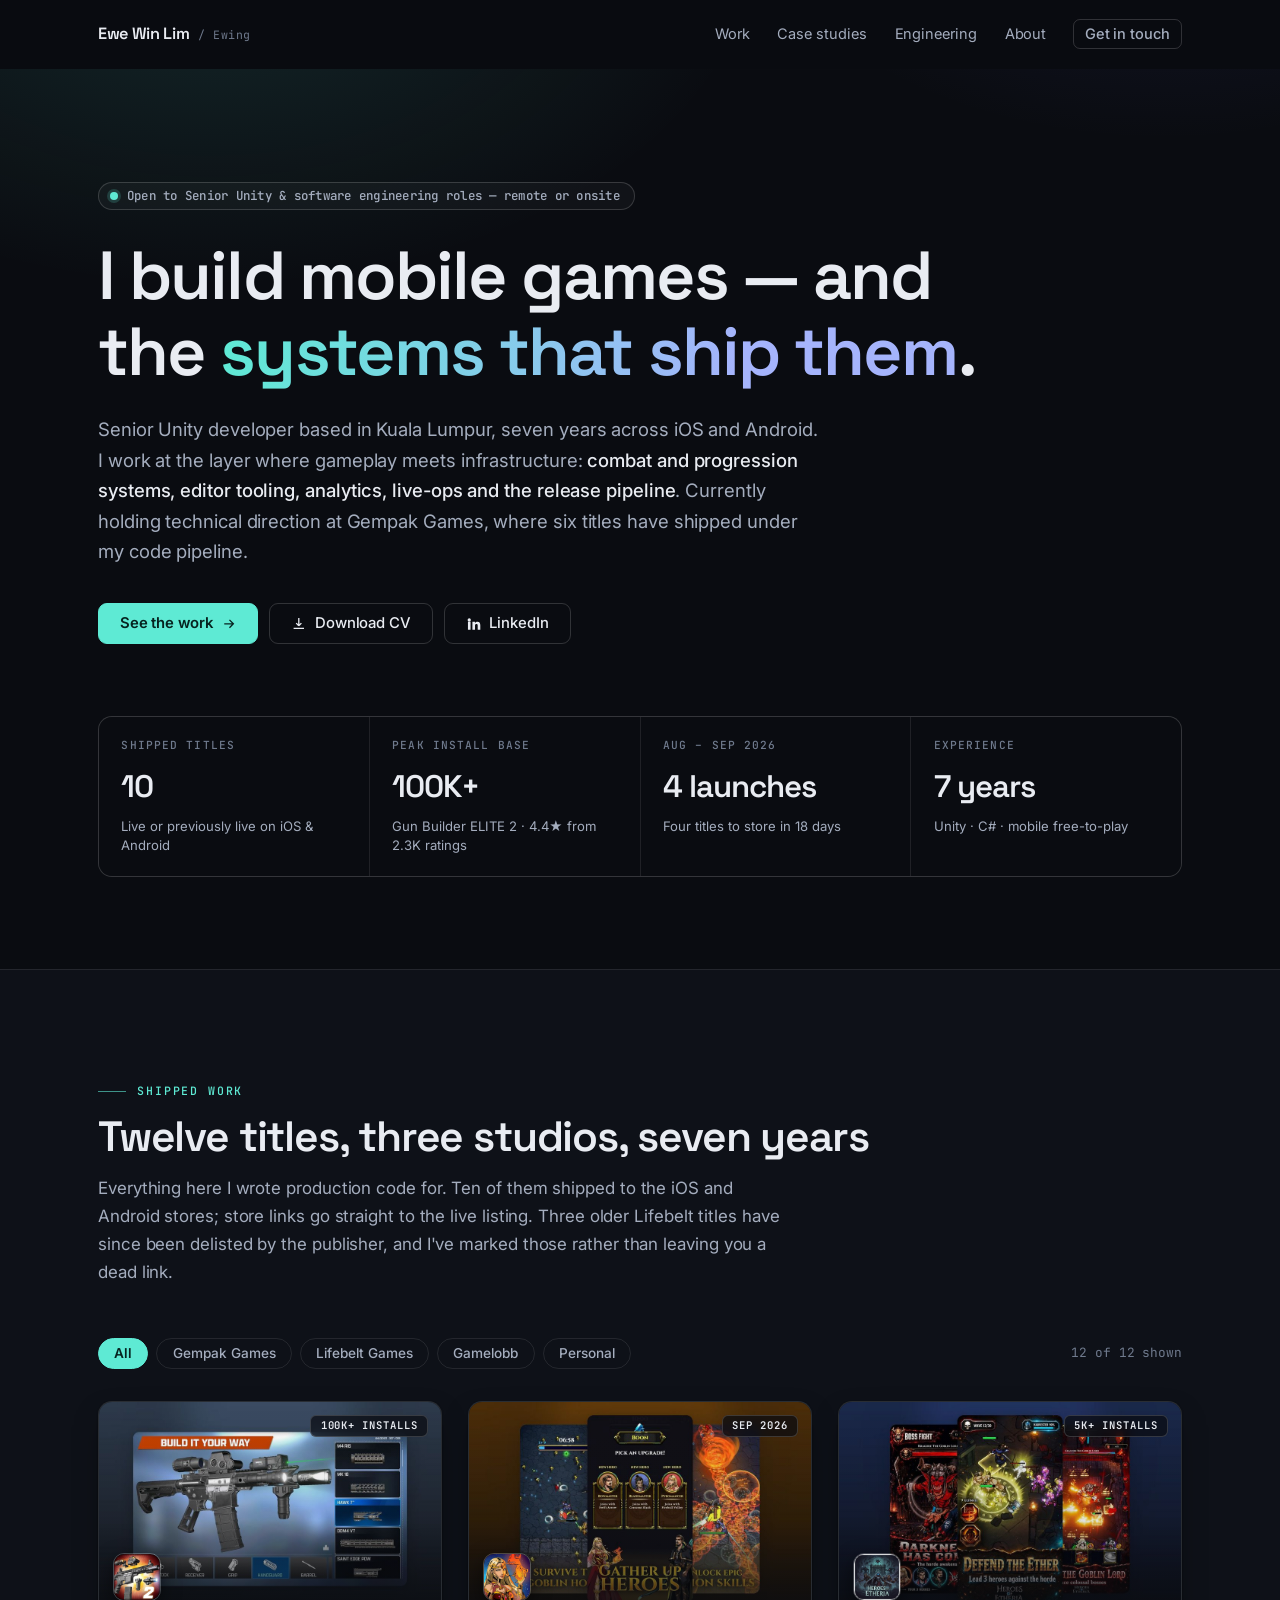
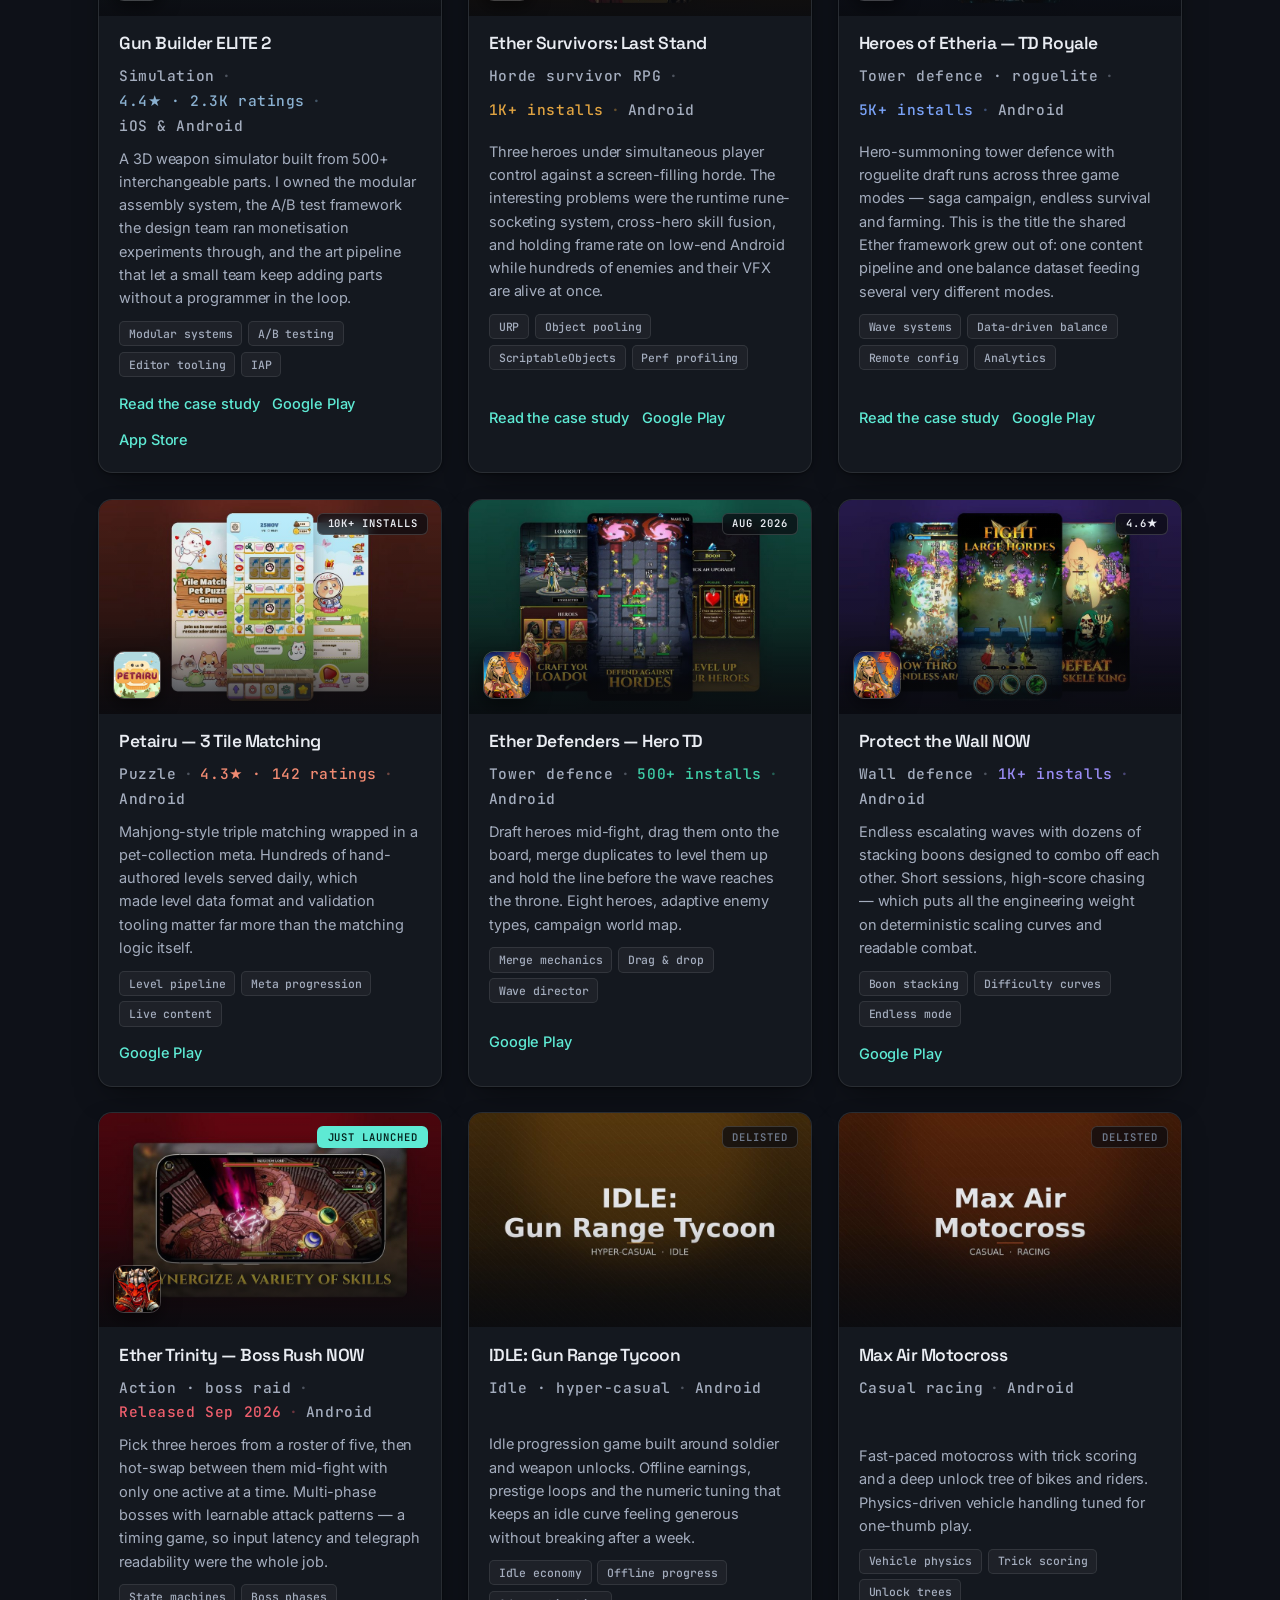
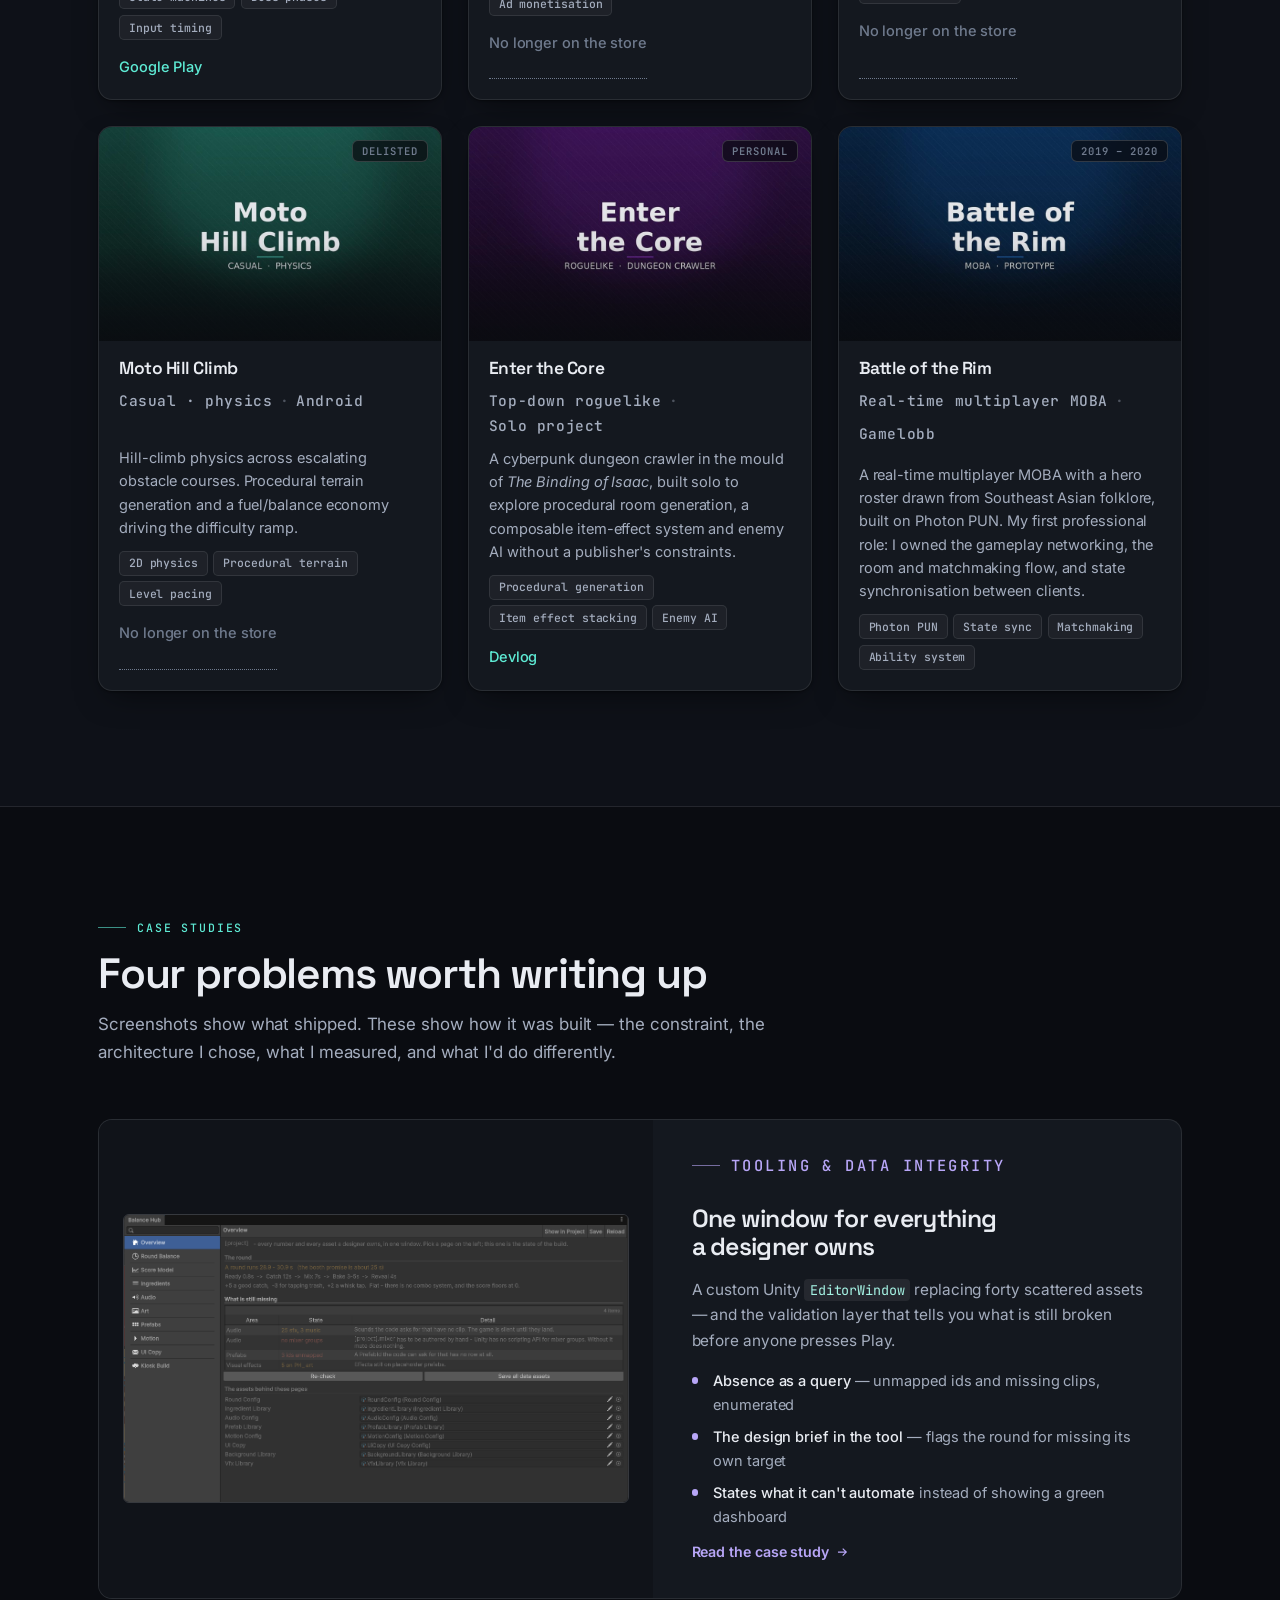
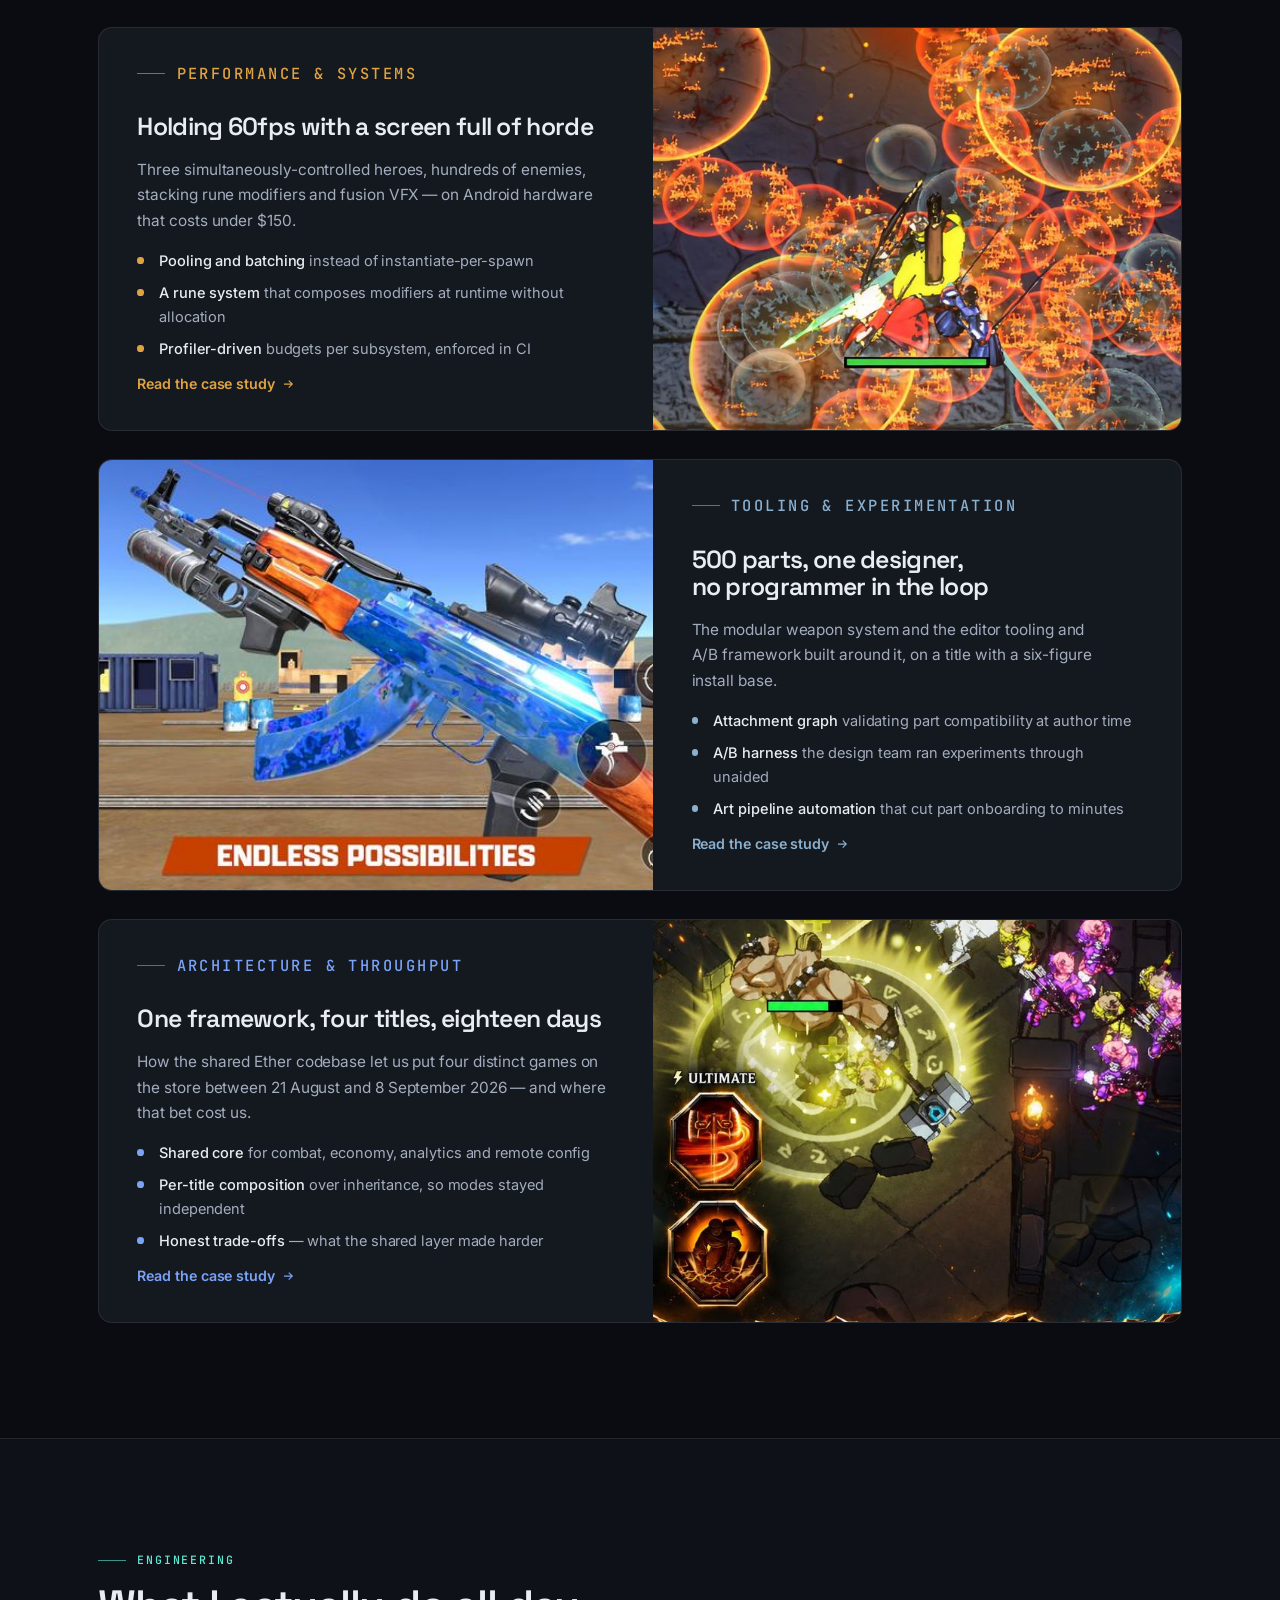
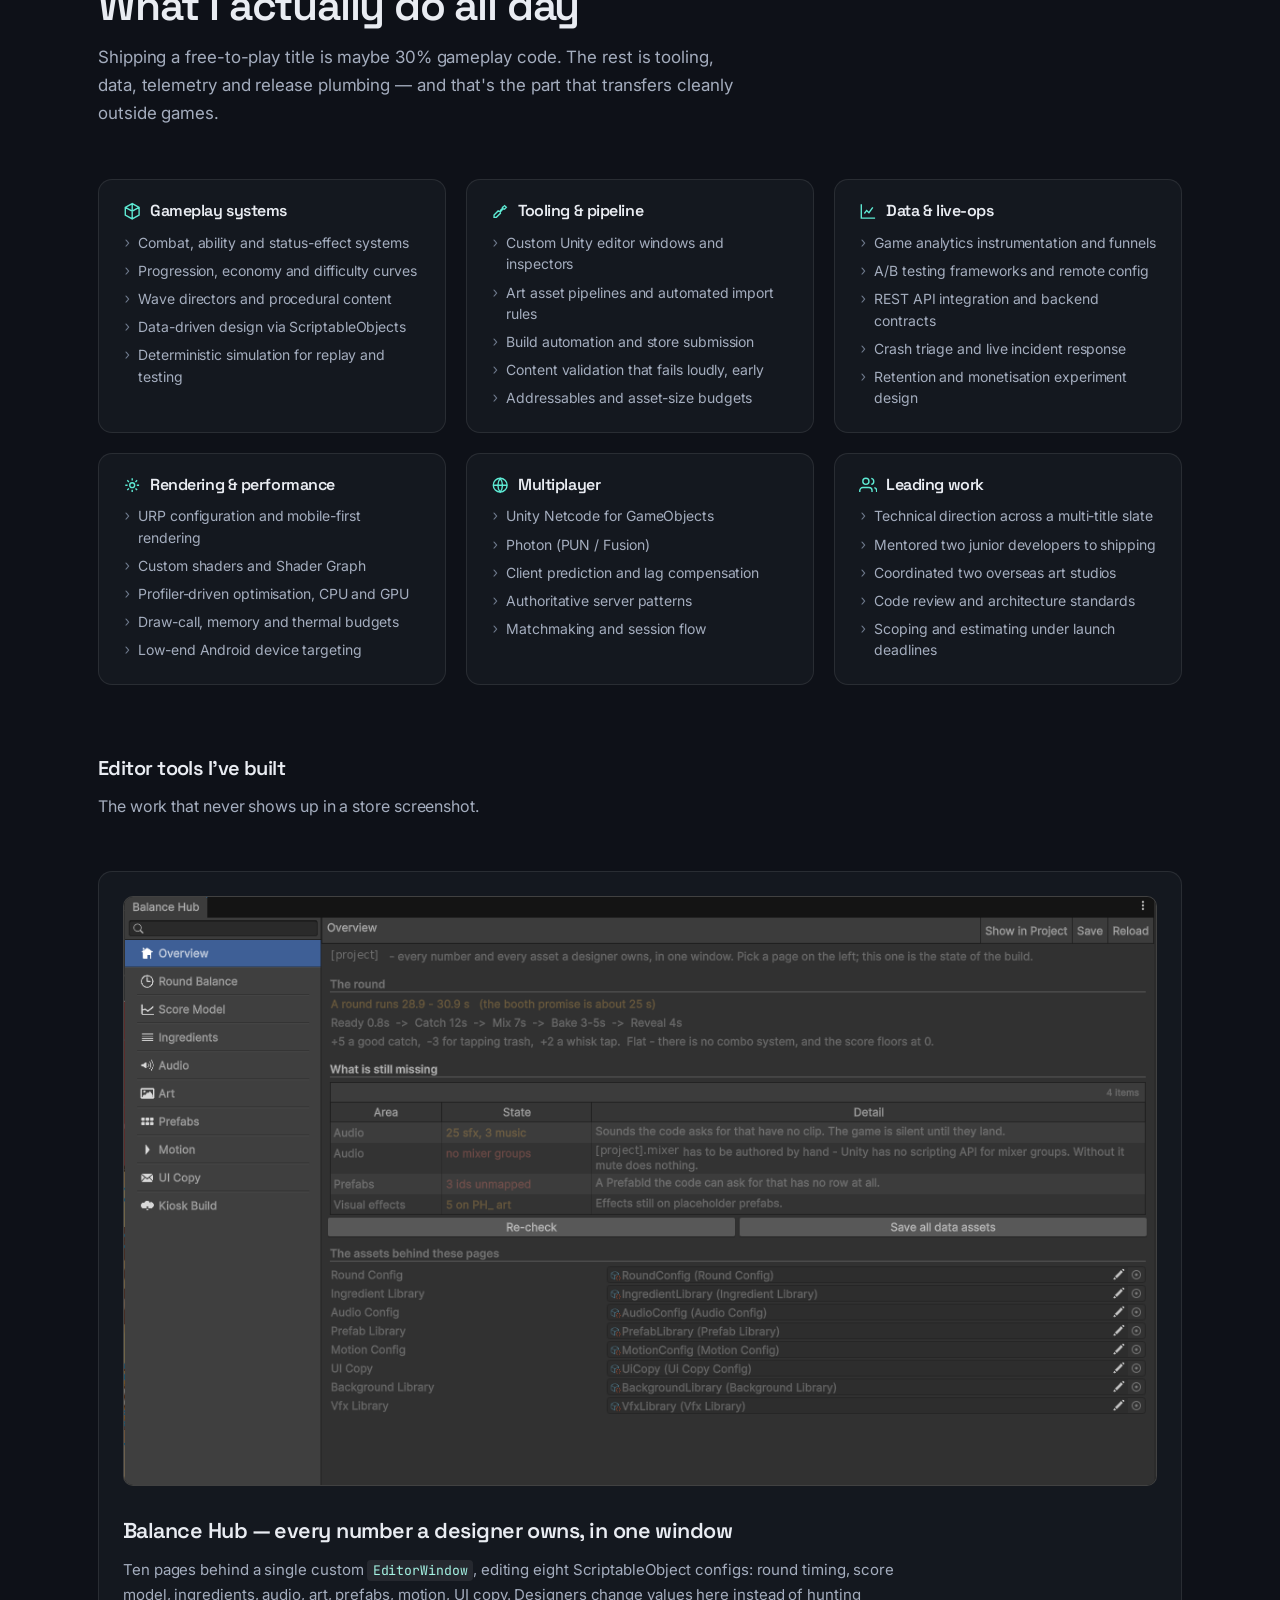
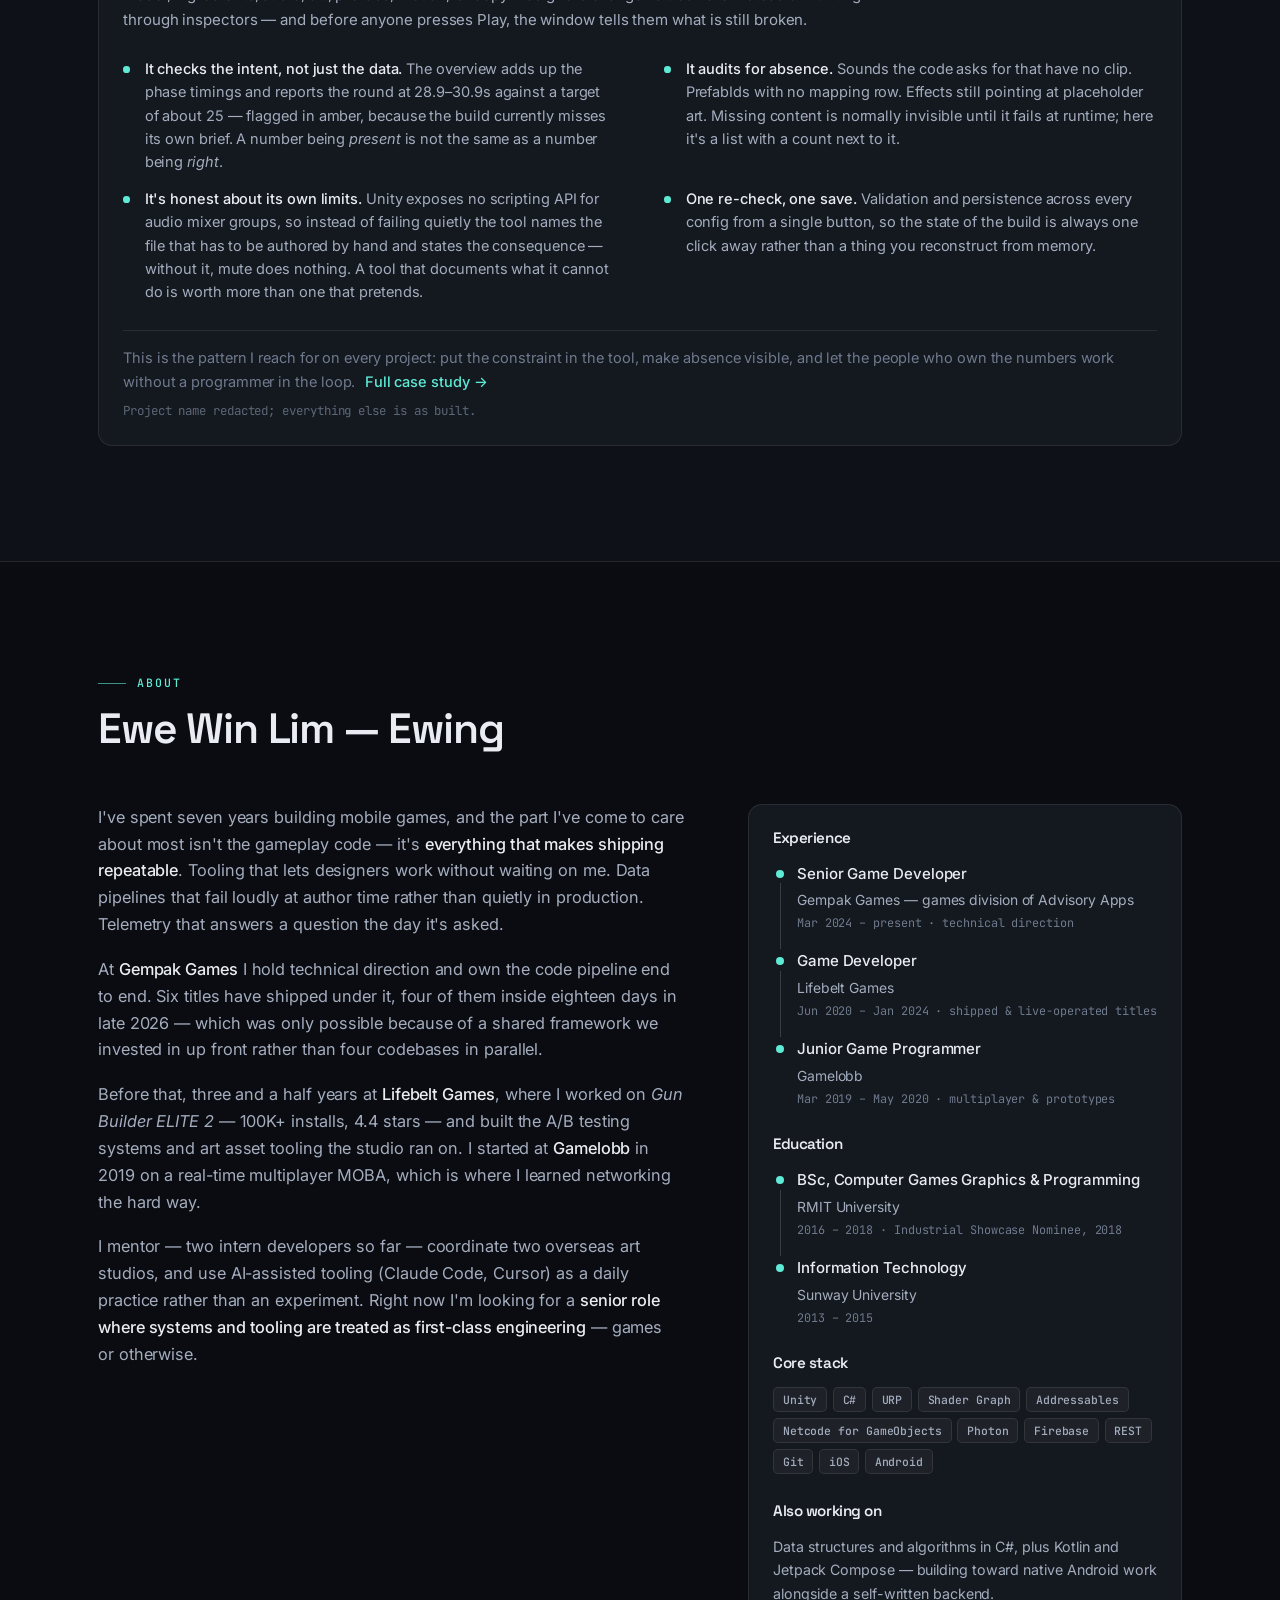
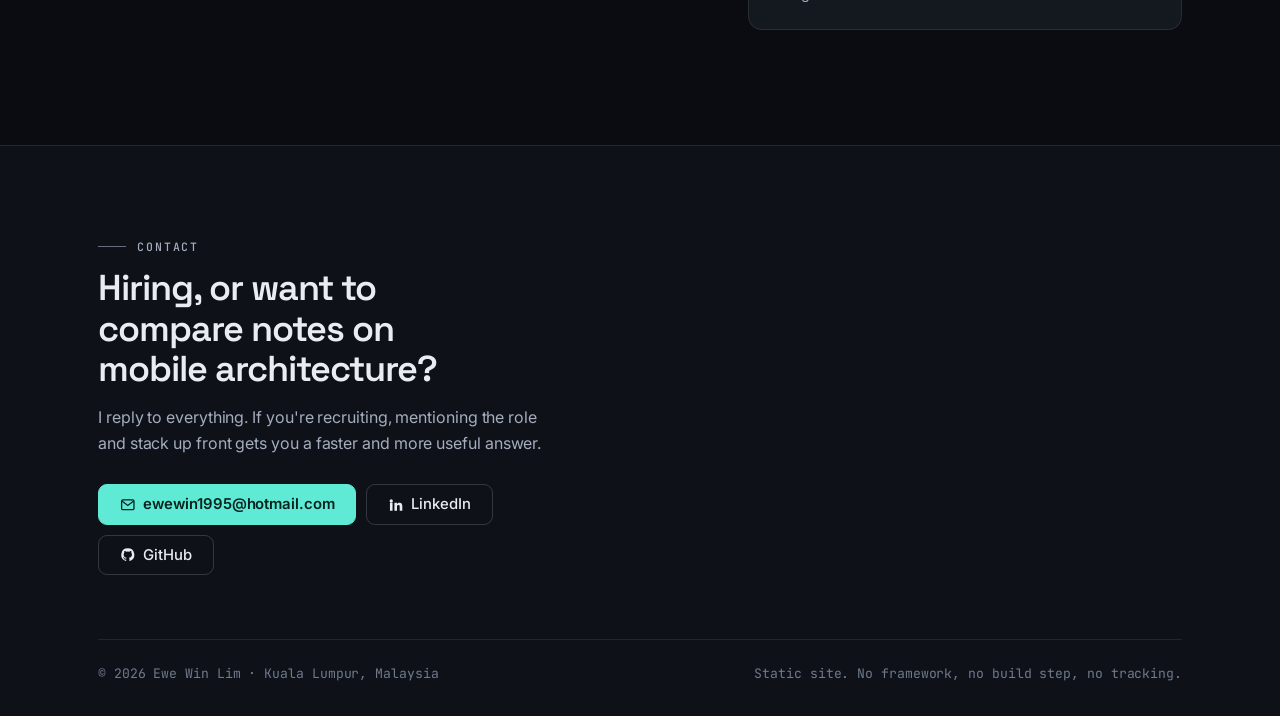
==== commit 7faa444b: "Update README" ====
--- a/index.html
+++ b/index.html
@@ -11,8 +11,9 @@
 <meta property="og:type" content="website">
 <meta property="og:title" content="Ewe Win Lim — Senior Unity Developer">
 <meta property="og:description" content="Ten shipped mobile titles on iOS and Android. Gameplay systems, editor tooling, live-ops and release pipelines.">
-<meta property="og:image" content="assets/og-image.jpg">
+<meta property="og:image" content="https://ewinglim.github.io/assets/og-image.jpg">
 <meta name="twitter:card" content="summary_large_image">
+<meta property="og:url" content="https://ewinglim.github.io/">
 
 <link rel="icon" href="assets/favicon.svg" type="image/svg+xml">
 <link rel="preconnect" href="https://fonts.googleapis.com">
@@ -69,7 +70,6 @@
           See the work
           <svg viewBox="0 0 24 24" fill="none" stroke="currentColor" stroke-width="2" aria-hidden="true"><path d="M5 12h14M13 6l6 6-6 6"/></svg>
         </a>
-        <!-- TODO(ewing): drop your CV at assets/ewe-win-lim-cv.pdf before publishing, or delete this button -->
         <a class="btn" href="assets/ewe-win-lim-cv.pdf">
           <svg viewBox="0 0 24 24" fill="none" stroke="currentColor" stroke-width="2" aria-hidden="true"><path d="M12 3v12m0 0 4-4m-4 4-4-4M4 19h16"/></svg>
           Download CV
@@ -840,7 +840,6 @@
 
       <ul class="contact-list">
         <li>
-          <!-- TODO(ewing): consider a personal domain address here instead of hotmail -->
           <a class="btn btn--primary" href="mailto:ewewin1995@hotmail.com">
             <svg viewBox="0 0 24 24" fill="none" stroke="currentColor" stroke-width="2" aria-hidden="true"><rect x="2.5" y="4.5" width="19" height="15" rx="2"/><path d="m3 6 9 7 9-7"/></svg>
             ewewin1995@hotmail.com
@@ -853,8 +852,7 @@
           </a>
         </li>
         <li>
-          <!-- TODO(ewing): swap in your real GitHub username, or delete this button -->
-          <a class="btn" href="https://github.com/" target="_blank" rel="noopener">
+          <a class="btn" href="https://github.com/ewinglim" target="_blank" rel="noopener">
             <svg viewBox="0 0 24 24" fill="currentColor" aria-hidden="true"><path d="M12 2a10 10 0 0 0-3.16 19.49c.5.09.68-.22.68-.48v-1.7c-2.78.6-3.37-1.34-3.37-1.34-.45-1.16-1.11-1.47-1.11-1.47-.91-.62.07-.61.07-.61 1 .07 1.53 1.03 1.53 1.03.89 1.53 2.34 1.09 2.91.83.09-.65.35-1.09.63-1.34-2.22-.25-4.56-1.11-4.56-4.94 0-1.09.39-1.98 1.03-2.68-.1-.25-.45-1.27.1-2.65 0 0 .84-.27 2.75 1.02a9.4 9.4 0 0 1 5 0c1.91-1.29 2.75-1.02 2.75-1.02.55 1.38.2 2.4.1 2.65.64.7 1.03 1.59 1.03 2.68 0 3.84-2.34 4.69-4.57 4.94.36.31.68.92.68 1.85v2.74c0 .27.18.58.69.48A10 10 0 0 0 12 2Z"/></svg>
             GitHub
           </a>
@@ -864,7 +862,7 @@
 
     <div class="footer-base">
       <p>&copy; <span data-year>2026</span> Ewe Win Lim · Kuala Lumpur, Malaysia</p>
-      <p>Hand-written HTML &amp; CSS. No framework, no tracking.</p>
+      <p>Static site. No framework, no build step, no tracking.</p>
     </div>
   </div>
 </footer>
--- a/css/style.css
+++ b/css/style.css
@@ -1,8 +1,8 @@
 /* ==========================================================================
-   Ewe Win Lim — portfolio
-   Hand-written CSS. No framework, no build step.
+   ewinglim.github.io — stylesheet
+   Single file, no preprocessor, no build step.
    Sections: 1 tokens · 2 reset · 3 layout · 4 header · 5 hero · 6 work grid
-             8 case studies · 9 capabilities · 10 about · 11 footer · 12 motion
+             7 case studies · 8 capabilities · 9 about · 10 footer · 11 motion
    ========================================================================== */
 
 /* ---------- 1. tokens ---------- */
@@ -855,19 +855,6 @@
   color: var(--card-accent, var(--accent));
 }
 
-/* draft note — visible only until Ewing fills the section in */
-.draft-note {
-  padding: 1rem 1.2rem;
-  border: 1px dashed var(--warn);
-  border-radius: 10px;
-  background: rgba(251,191,36,.06);
-}
-.draft-note p { color: #fde68a; font-size: .88rem; }
-.draft-note .label {
-  display: block; margin-bottom: .35rem;
-  font: 600 .7rem/1 var(--font-mono);
-  letter-spacing: .1em; text-transform: uppercase; color: var(--warn);
-}
 
 pre {
   margin: 0; padding: 1.15rem 1.25rem;
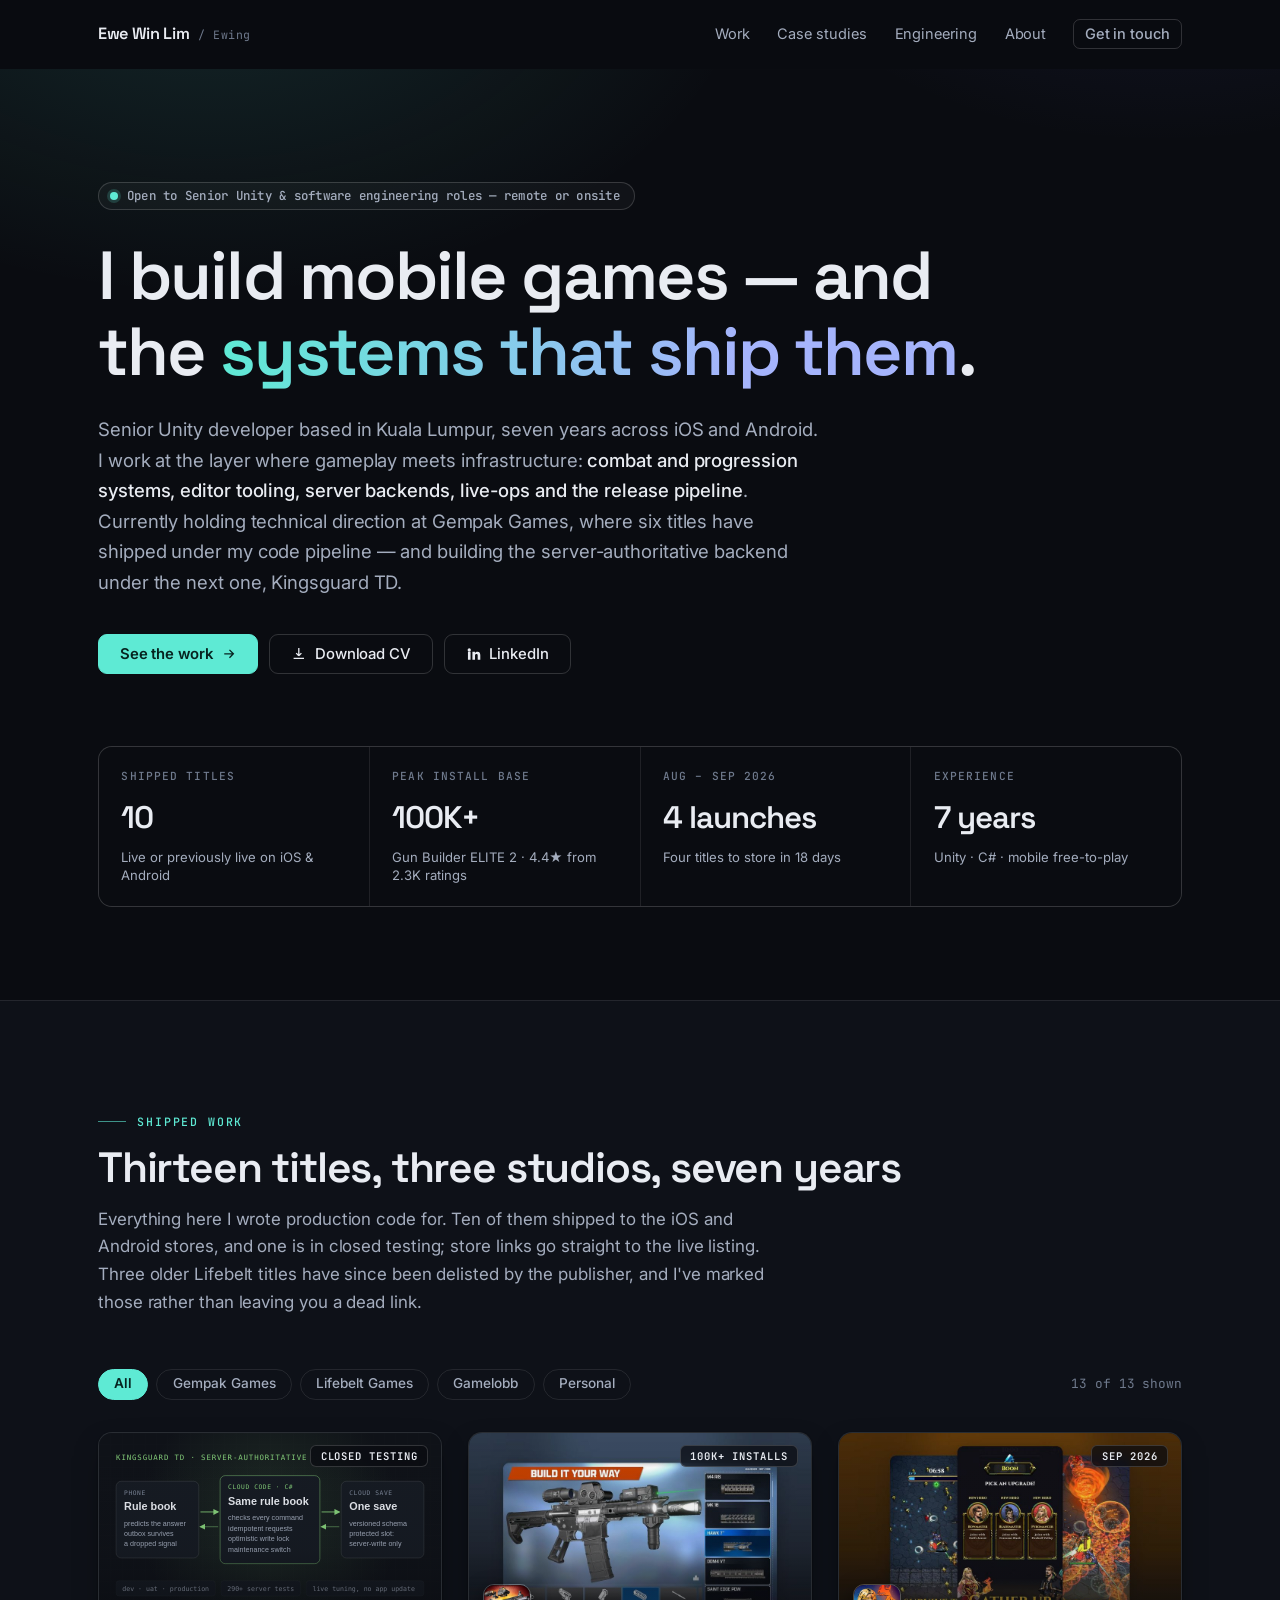
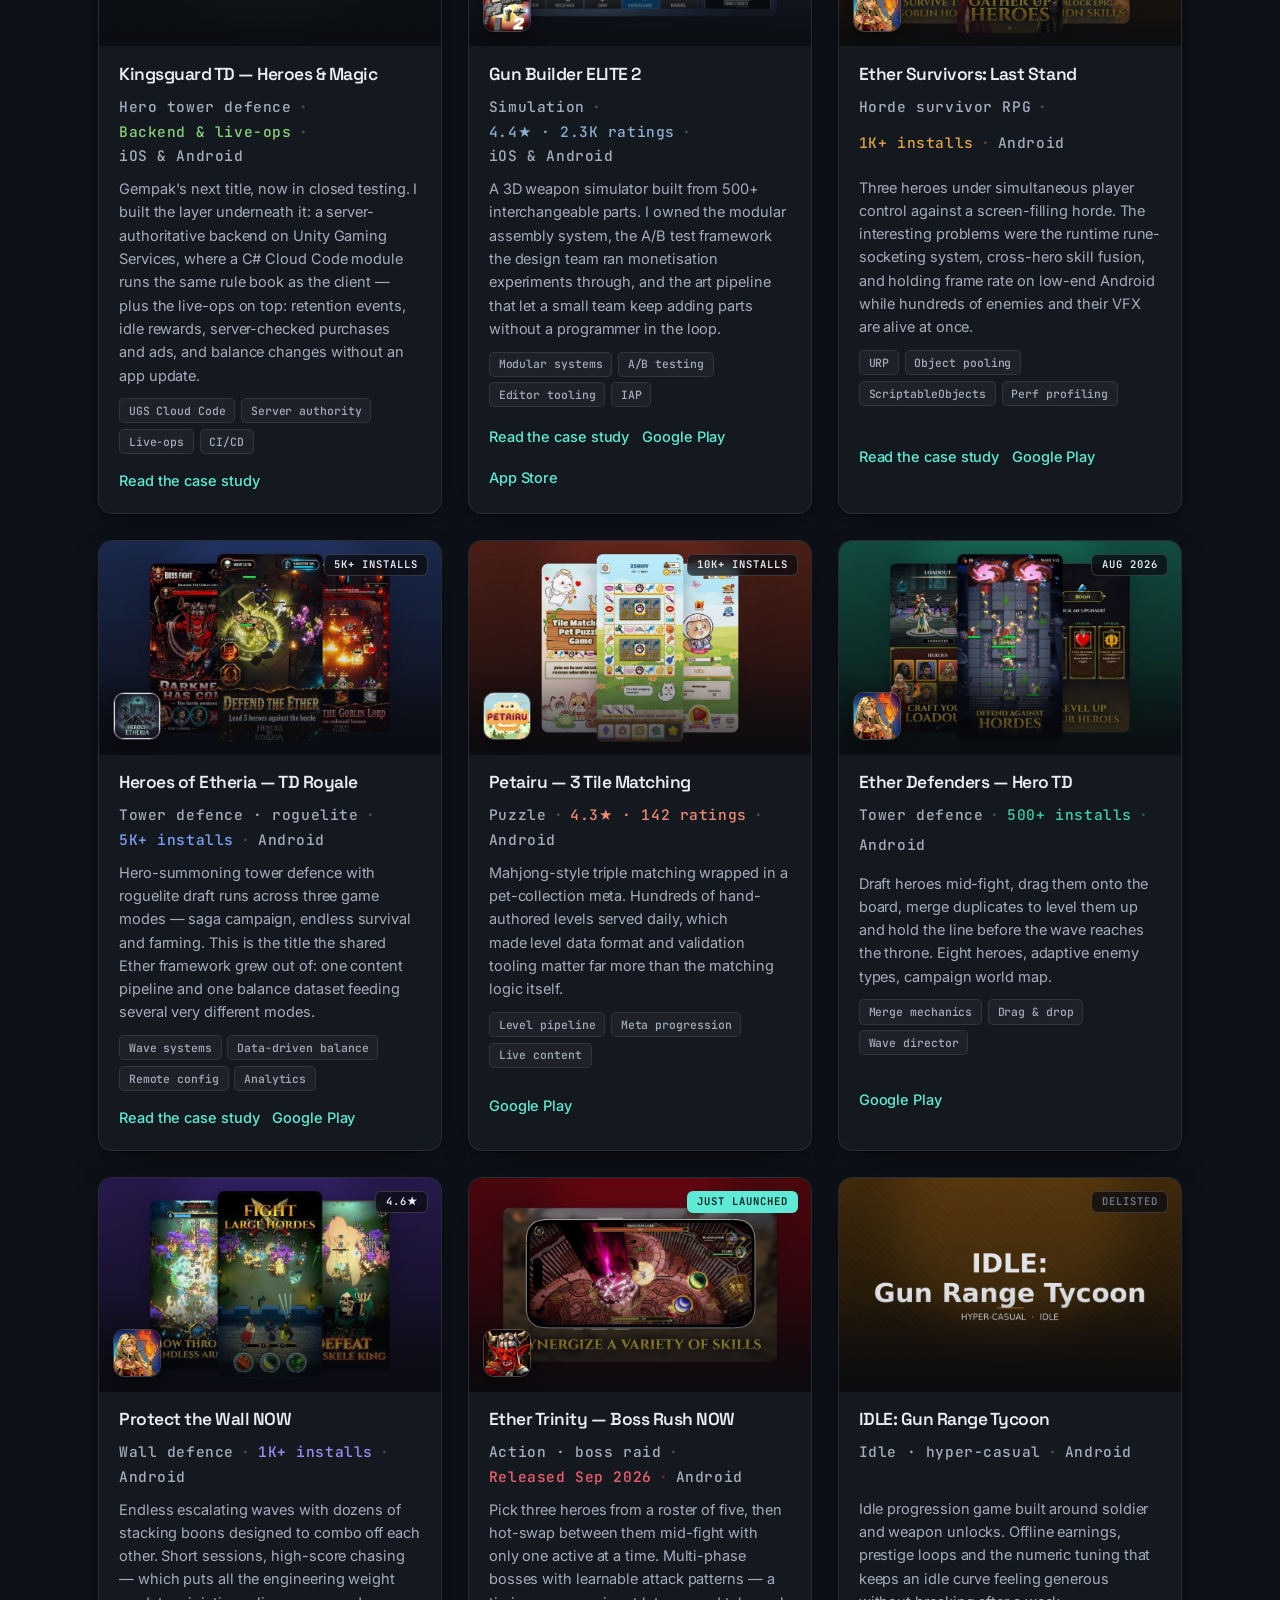
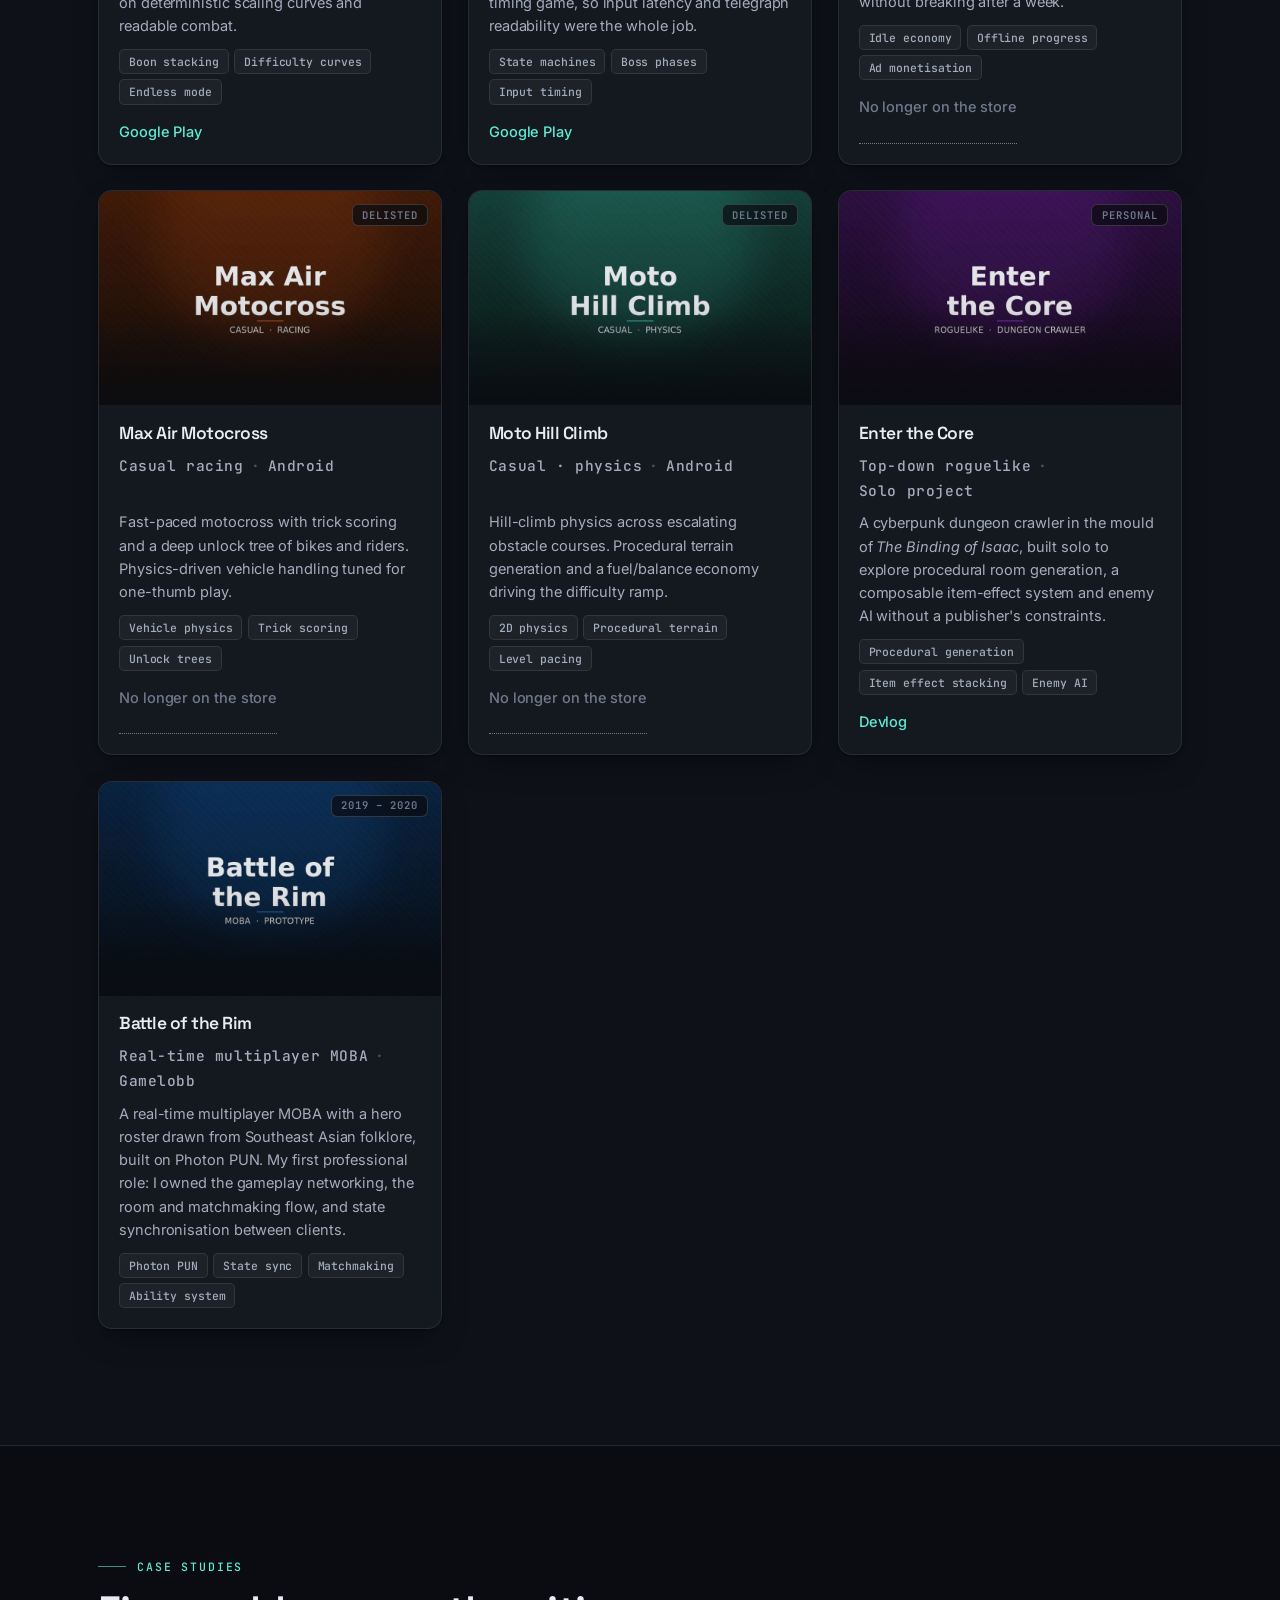
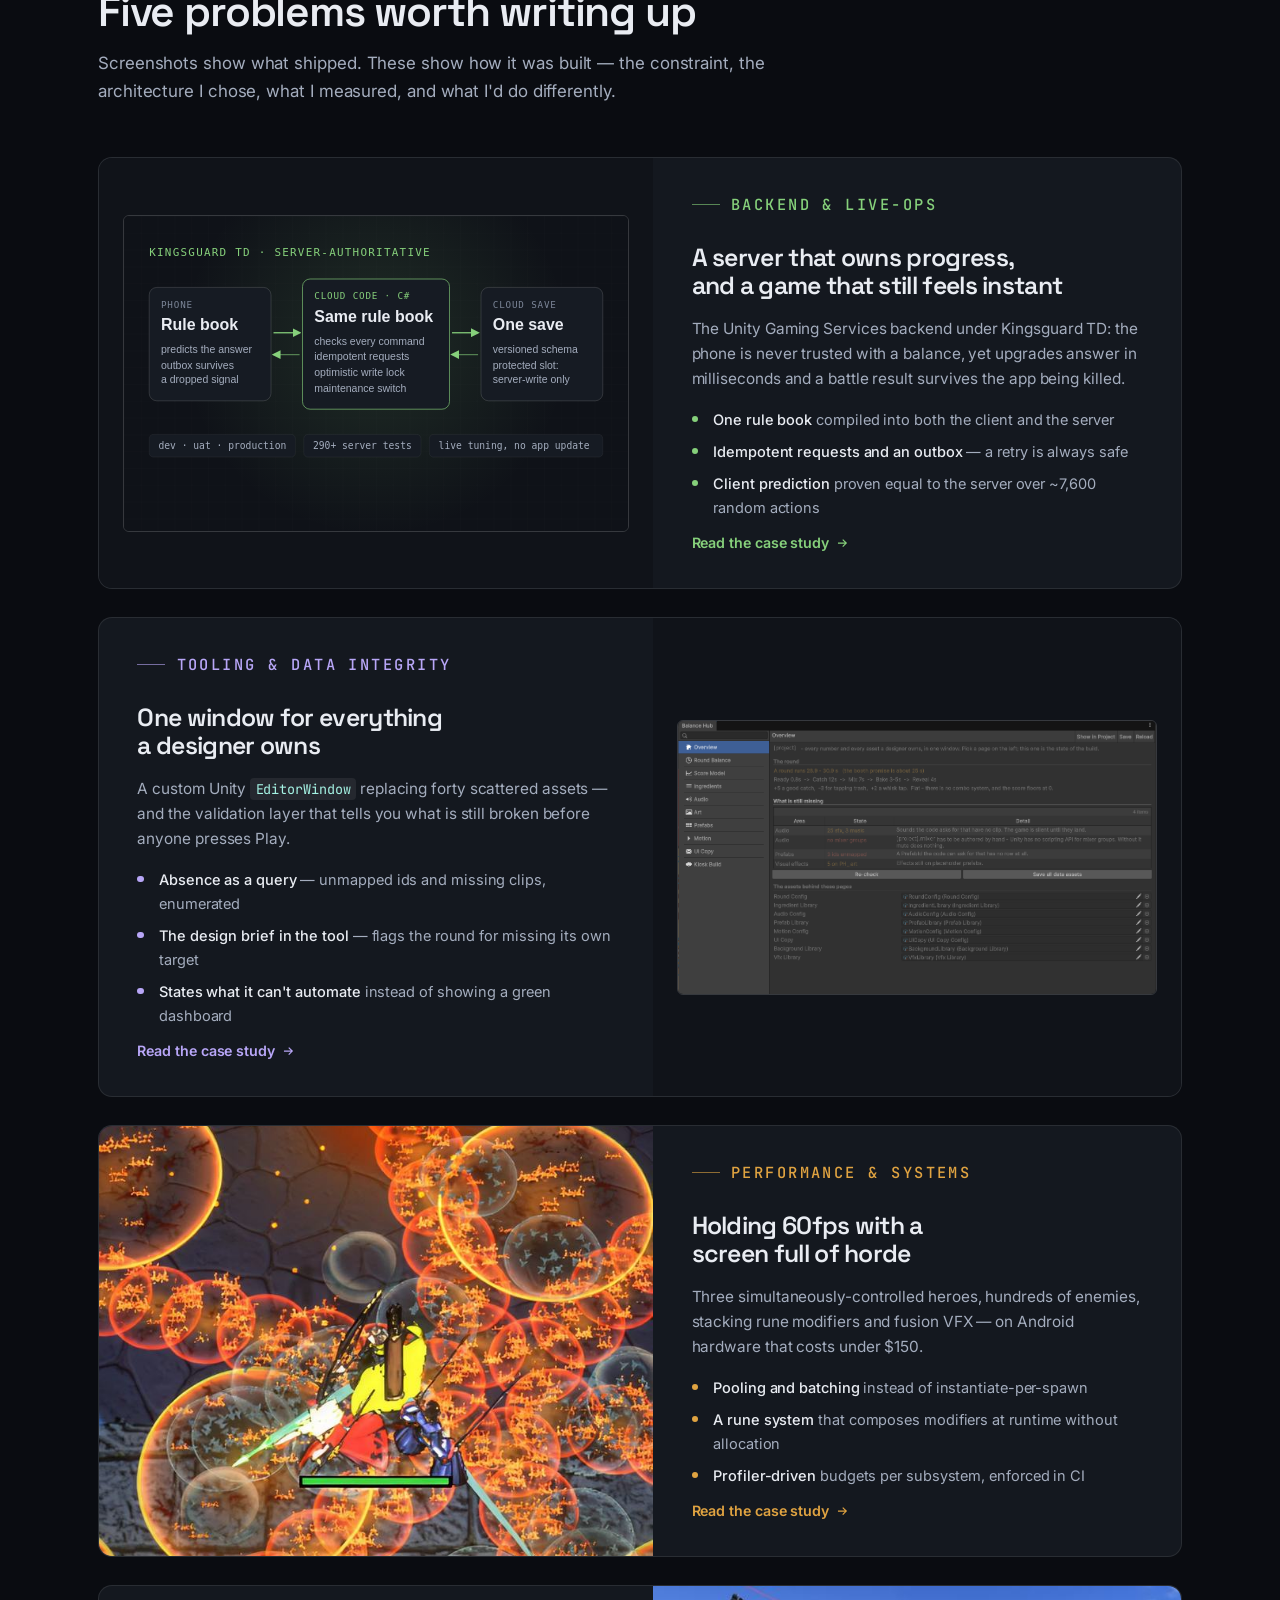
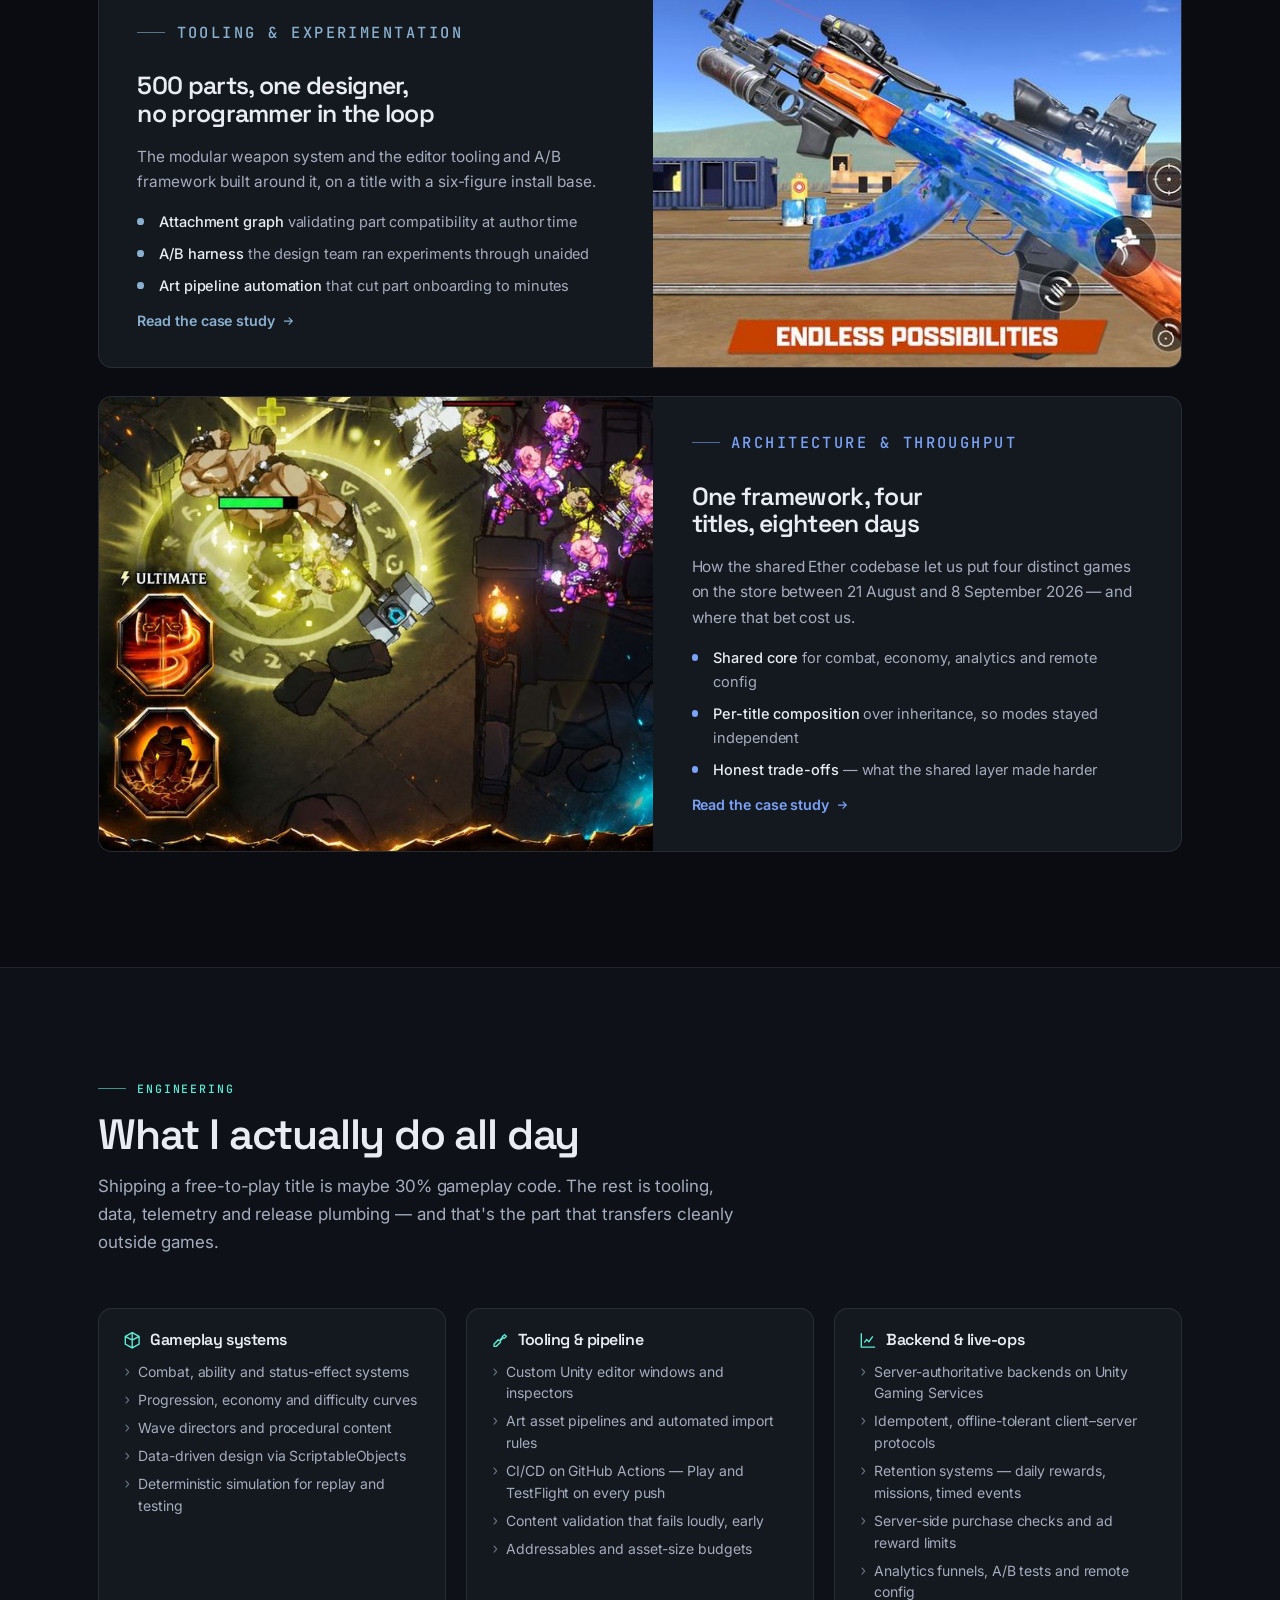
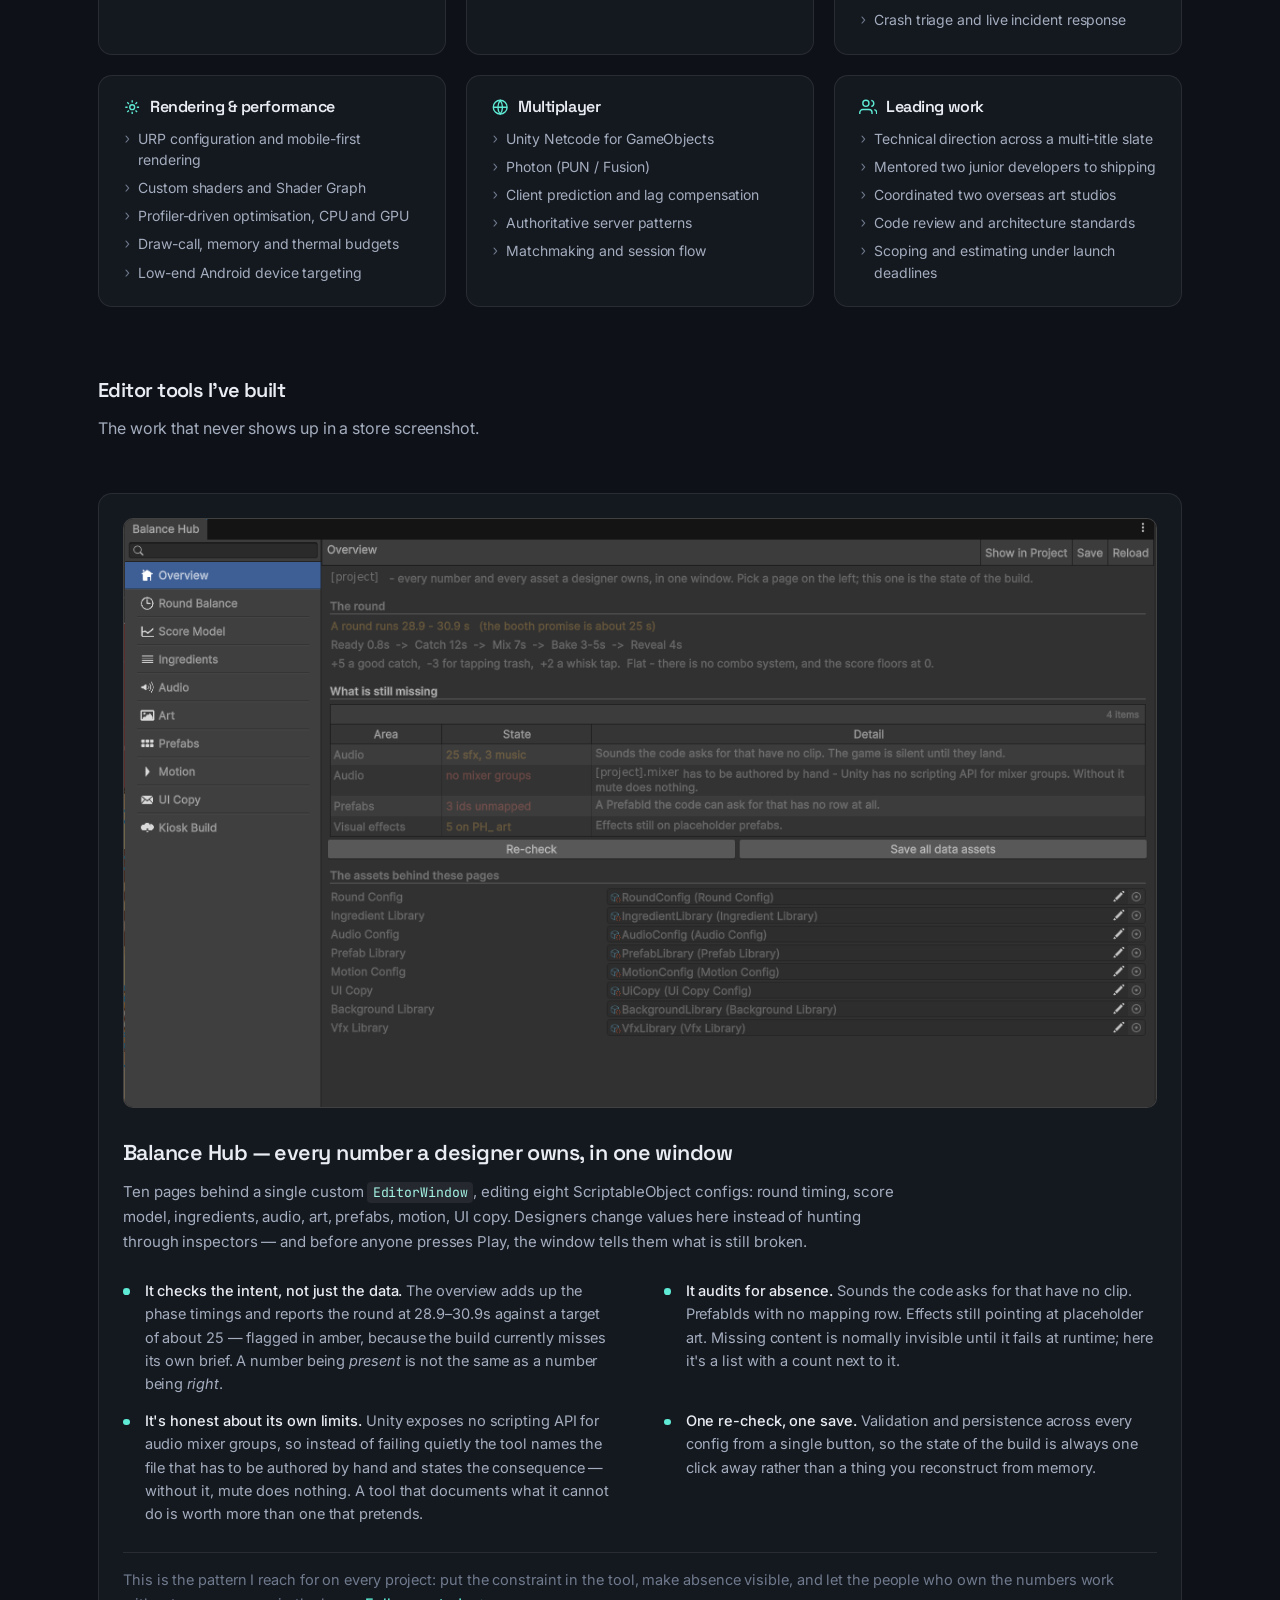
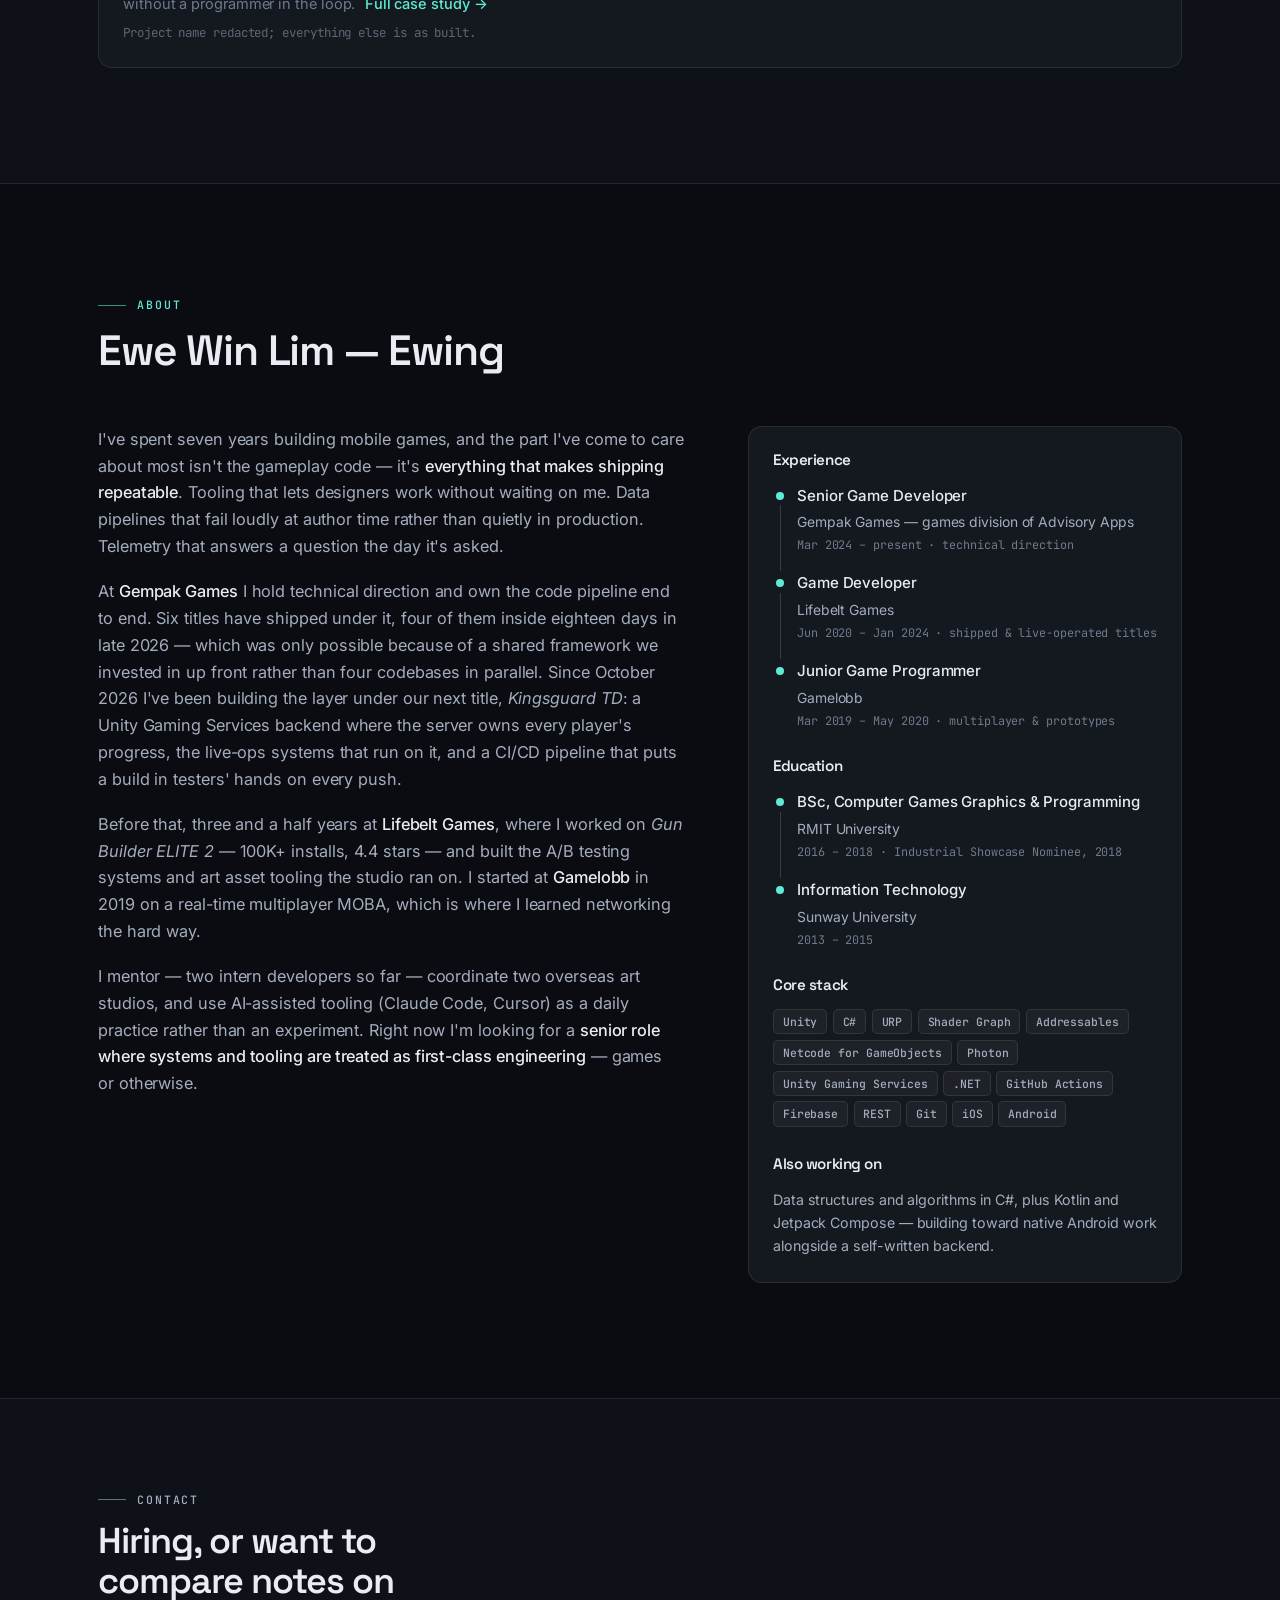
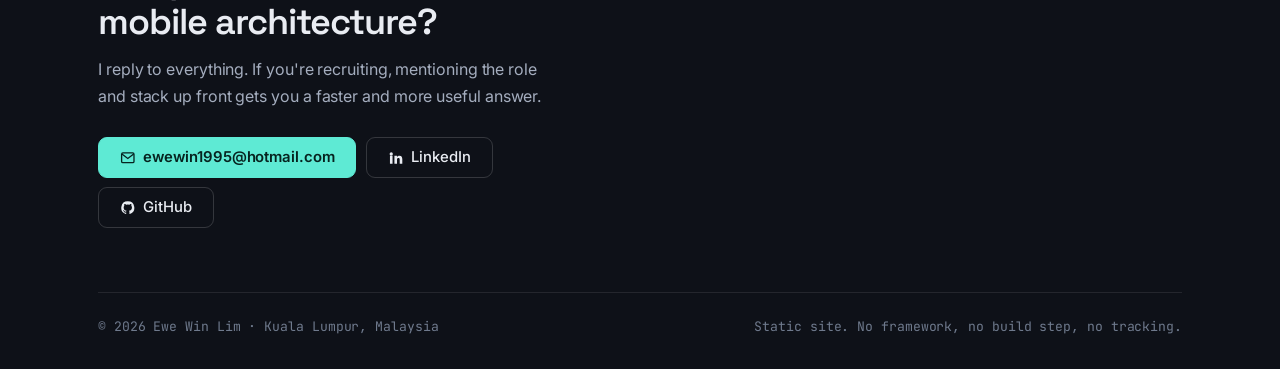
==== commit 1c1e026b: "Add Kingsguard TD backend and live-ops case study - New case study work/kingsguard-td.html: server-a" ====
--- a/index.html
+++ b/index.html
@@ -4,13 +4,13 @@
 <meta charset="utf-8">
 <meta name="viewport" content="width=device-width, initial-scale=1">
 <title>Ewe Win Lim — Senior Unity Developer</title>
-<meta name="description" content="Senior Unity developer in Kuala Lumpur. Ten shipped mobile titles on iOS and Android — gameplay systems, editor tooling, live-ops and release pipelines.">
+<meta name="description" content="Senior Unity developer in Kuala Lumpur. Ten shipped mobile titles on iOS and Android — gameplay systems, editor tooling, server backends, live-ops and release pipelines.">
 <meta name="author" content="Ewe Win Lim">
 
 <!-- Open Graph / social preview -->
 <meta property="og:type" content="website">
 <meta property="og:title" content="Ewe Win Lim — Senior Unity Developer">
-<meta property="og:description" content="Ten shipped mobile titles on iOS and Android. Gameplay systems, editor tooling, live-ops and release pipelines.">
+<meta property="og:description" content="Ten shipped mobile titles on iOS and Android. Gameplay systems, editor tooling, server backends, live-ops and release pipelines.">
 <meta property="og:image" content="https://ewinglim.github.io/assets/og-image.jpg">
 <meta name="twitter:card" content="summary_large_image">
 <meta property="og:url" content="https://ewinglim.github.io/">
@@ -60,9 +60,10 @@
       <p class="lede">
         Senior Unity developer based in Kuala Lumpur, seven years across iOS and Android.
         I work at the layer where gameplay meets infrastructure: <strong>combat and
-        progression systems, editor tooling, analytics, live-ops and the release
+        progression systems, editor tooling, server backends, live-ops and the release
         pipeline</strong>. Currently holding technical direction at Gempak Games, where
-        six titles have shipped under my code pipeline.
+        six titles have shipped under my code pipeline — and building the
+        server-authoritative backend under the next one, Kingsguard TD.
       </p>
 
       <div class="hero-actions">
@@ -106,10 +107,11 @@
     <div class="wrap">
       <div class="section-head">
         <p class="eyebrow">Shipped work</p>
-        <h2>Twelve titles, three studios, seven years</h2>
+        <h2>Thirteen titles, three studios, seven years</h2>
         <p class="lede">
           Everything here I wrote production code for. Ten of them shipped to the iOS
-          and Android stores; store links go straight to the live listing. Three older
+          and Android stores, and one is in closed testing; store links go straight to
+          the live listing. Three older
           Lifebelt titles have since been delisted by the publisher, and I've marked
           those rather than leaving you a dead link.
         </p>
@@ -121,11 +123,40 @@
         <button type="button" data-filter="lifebelt" aria-pressed="false">Lifebelt Games</button>
         <button type="button" data-filter="gamelobb" aria-pressed="false">Gamelobb</button>
         <button type="button" data-filter="personal" aria-pressed="false">Personal</button>
-        <span class="count" data-count>12 of 12 shown</span>
+        <span class="count" data-count>13 of 13 shown</span>
       </div>
       <p class="visually-hidden" id="filter-status" role="status" aria-live="polite"></p>
 
       <ul class="grid">
+
+        <!-- Kingsguard TD (closed testing — no store links or game art until launch) -->
+        <li class="card card--study" data-studio="gempak" style="--card-accent:#86d07b" data-reveal>
+          <div class="card-media">
+            <img src="assets/games/kingsguard-td/cover.svg" alt="Kingsguard TD backend architecture — the phone and a Cloud Code module run the same rule book, and one server-written save per player lives in Cloud Save" loading="lazy" width="1200" height="750">
+            <span class="card-flag">Closed testing</span>
+          </div>
+          <div class="card-body">
+            <h3><a href="work/kingsguard-td.html">Kingsguard TD — Heroes &amp; Magic</a></h3>
+            <p class="card-meta">
+              <span>Hero tower defence</span>
+              <span class="metric">Backend &amp; live-ops</span>
+              <span>iOS &amp; Android</span>
+            </p>
+            <p>
+              Gempak's next title, now in closed testing. I built the layer underneath it:
+              a server-authoritative backend on Unity Gaming Services, where a C# Cloud
+              Code module runs the same rule book as the client — plus the live-ops on
+              top: retention events, idle rewards, server-checked purchases and ads, and
+              balance changes without an app update.
+            </p>
+            <ul class="tags">
+              <li>UGS Cloud Code</li><li>Server authority</li><li>Live-ops</li><li>CI/CD</li>
+            </ul>
+            <p class="card-links">
+              <a href="work/kingsguard-td.html">Read the case study</a>
+            </p>
+          </div>
+        </li>
 
         <!-- Gun Builder ELITE 2 -->
         <li class="card card--study" data-studio="lifebelt" style="--card-accent:#8ab0d0" data-reveal>
@@ -466,7 +497,7 @@
     <div class="wrap">
       <div class="section-head">
         <p class="eyebrow">Case studies</p>
-        <h2>Four problems worth writing up</h2>
+        <h2>Five problems worth writing up</h2>
         <p class="lede">
           Screenshots show what shipped. These show how it was built — the constraint,
           the architecture I chose, what I measured, and what I'd do differently.
@@ -474,6 +505,30 @@
       </div>
 
       <ul class="studies">
+
+        <li class="study" style="--card-accent:#86d07b" data-reveal>
+          <div class="study-media study-media--ui">
+            <img src="assets/games/kingsguard-td/cover.svg" alt="Architecture diagram: the phone and a Cloud Code module run the same rule book; one versioned save per player lives in Cloud Save, written only by the server" loading="lazy">
+          </div>
+          <div class="study-body">
+            <p class="eyebrow" style="color:var(--card-accent)">Backend &amp; live-ops</p>
+            <h3><a href="work/kingsguard-td.html">A server that owns progress, and a game that still feels instant</a></h3>
+            <p>
+              The Unity Gaming Services backend under Kingsguard TD: the phone is never
+              trusted with a balance, yet upgrades answer in milliseconds and a battle
+              result survives the app being killed.
+            </p>
+            <ul class="study-points">
+              <li><strong>One rule book</strong> compiled into both the client and the server</li>
+              <li><strong>Idempotent requests and an outbox</strong> — a retry is always safe</li>
+              <li><strong>Client prediction</strong> proven equal to the server over ~7,600 random actions</li>
+            </ul>
+            <a class="study-more" href="work/kingsguard-td.html">
+              Read the case study
+              <svg viewBox="0 0 24 24" fill="none" stroke="currentColor" stroke-width="2" aria-hidden="true"><path d="M5 12h14M13 6l6 6-6 6"/></svg>
+            </a>
+          </div>
+        </li>
 
         <li class="study" style="--card-accent:#b8a6f7" data-reveal>
           <div class="study-media study-media--ui">
@@ -608,7 +663,7 @@
           <ul>
             <li>Custom Unity editor windows and inspectors</li>
             <li>Art asset pipelines and automated import rules</li>
-            <li>Build automation and store submission</li>
+            <li>CI/CD on GitHub Actions — Play and TestFlight on every push</li>
             <li>Content validation that fails loudly, early</li>
             <li>Addressables and asset-size budgets</li>
           </ul>
@@ -617,14 +672,15 @@
         <div class="cap" data-reveal>
           <h3>
             <svg viewBox="0 0 24 24" fill="none" stroke="currentColor" stroke-width="1.8" aria-hidden="true"><path d="M3 3v18h18M7 15l3-4 3 3 5-7"/></svg>
-            Data &amp; live-ops
+            Backend &amp; live-ops
           </h3>
           <ul>
-            <li>Game analytics instrumentation and funnels</li>
-            <li>A/B testing frameworks and remote config</li>
-            <li>REST API integration and backend contracts</li>
+            <li>Server-authoritative backends on Unity Gaming Services</li>
+            <li>Idempotent, offline-tolerant client–server protocols</li>
+            <li>Retention systems — daily rewards, missions, timed events</li>
+            <li>Server-side purchase checks and ad reward limits</li>
+            <li>Analytics funnels, A/B tests and remote config</li>
             <li>Crash triage and live incident response</li>
-            <li>Retention and monetisation experiment design</li>
           </ul>
         </div>
 
@@ -757,6 +813,10 @@
             pipeline end to end. Six titles have shipped under it, four of them inside
             eighteen days in late 2026 — which was only possible because of a shared
             framework we invested in up front rather than four codebases in parallel.
+            Since October 2026 I've been building the layer under our next title,
+            <em>Kingsguard TD</em>: a Unity Gaming Services backend where the server owns
+            every player's progress, the live-ops systems that run on it, and a CI/CD
+            pipeline that puts a build in testers' hands on every push.
           </p>
           <p>
             Before that, three and a half years at <strong>Lifebelt Games</strong>, where
@@ -812,6 +872,7 @@
           <ul class="tags">
             <li>Unity</li><li>C#</li><li>URP</li><li>Shader Graph</li>
             <li>Addressables</li><li>Netcode for GameObjects</li><li>Photon</li>
+            <li>Unity Gaming Services</li><li>.NET</li><li>GitHub Actions</li>
             <li>Firebase</li><li>REST</li><li>Git</li><li>iOS</li><li>Android</li>
           </ul>
 
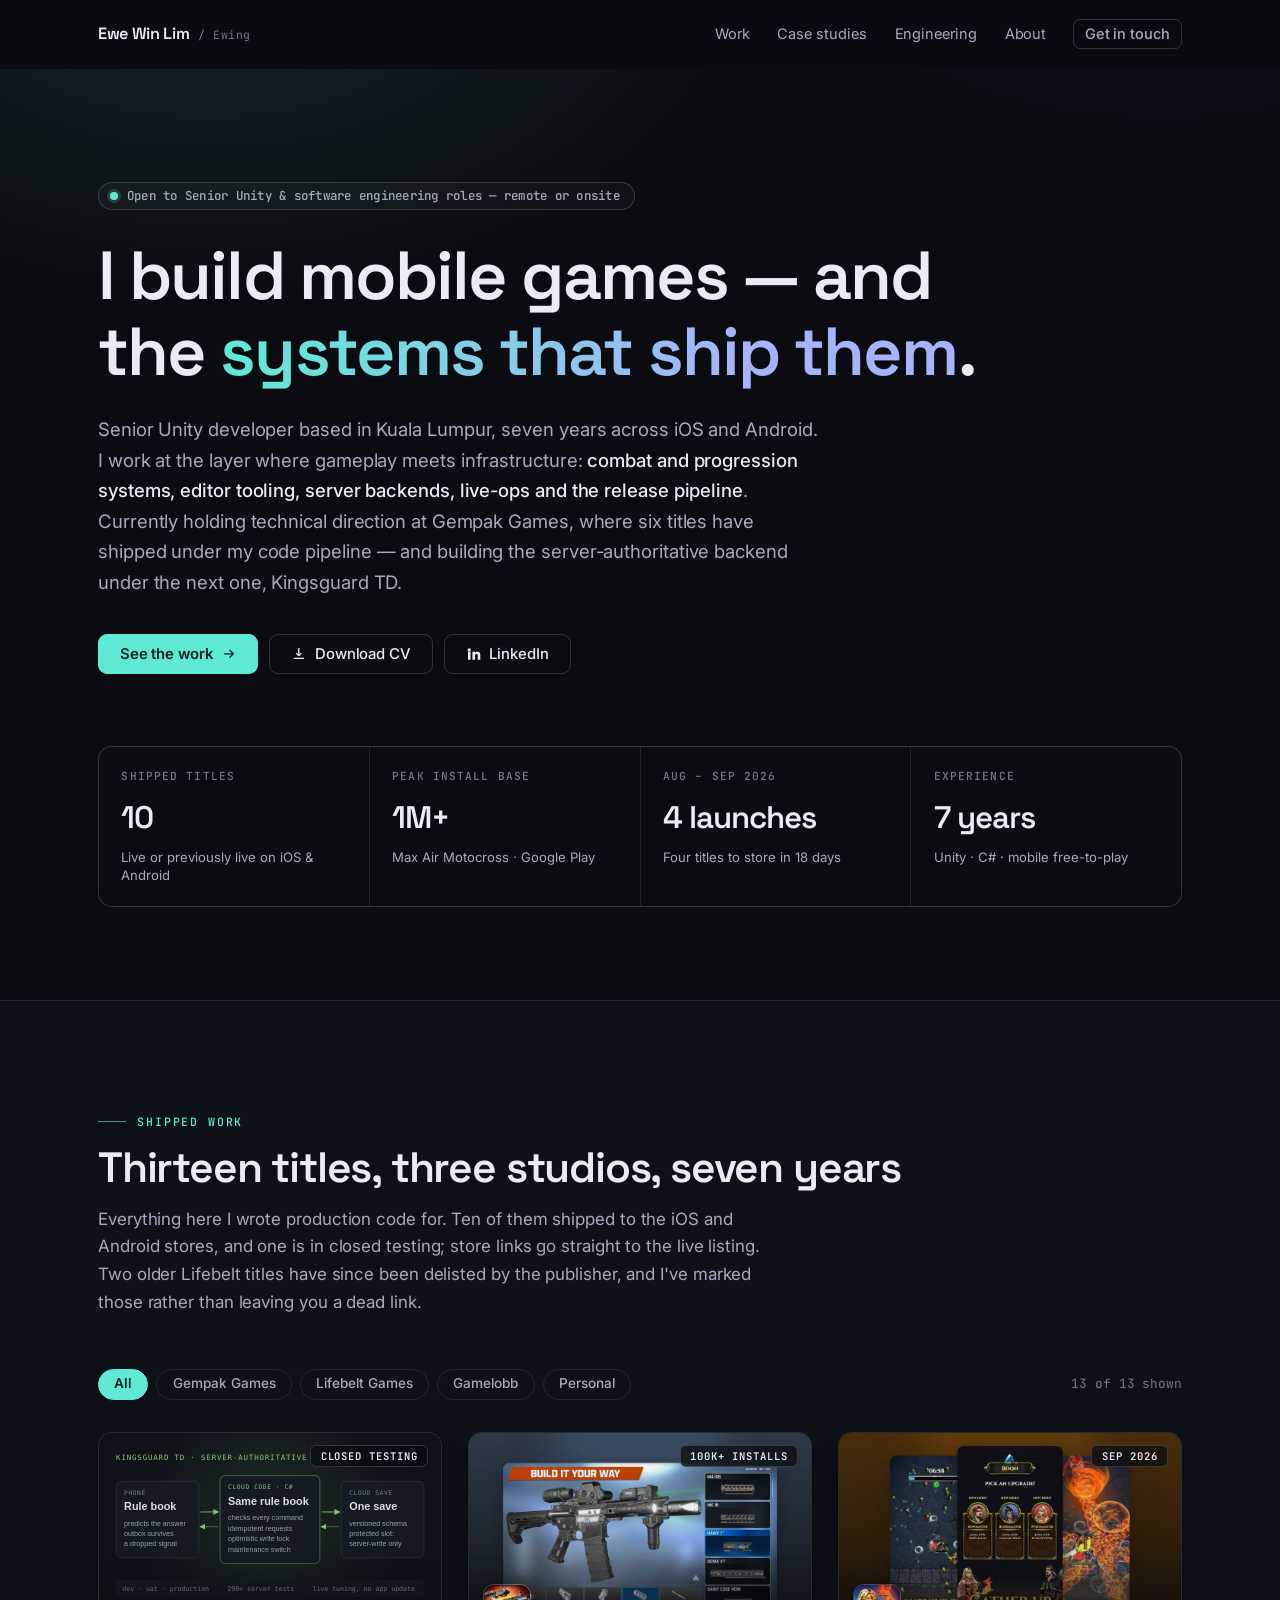
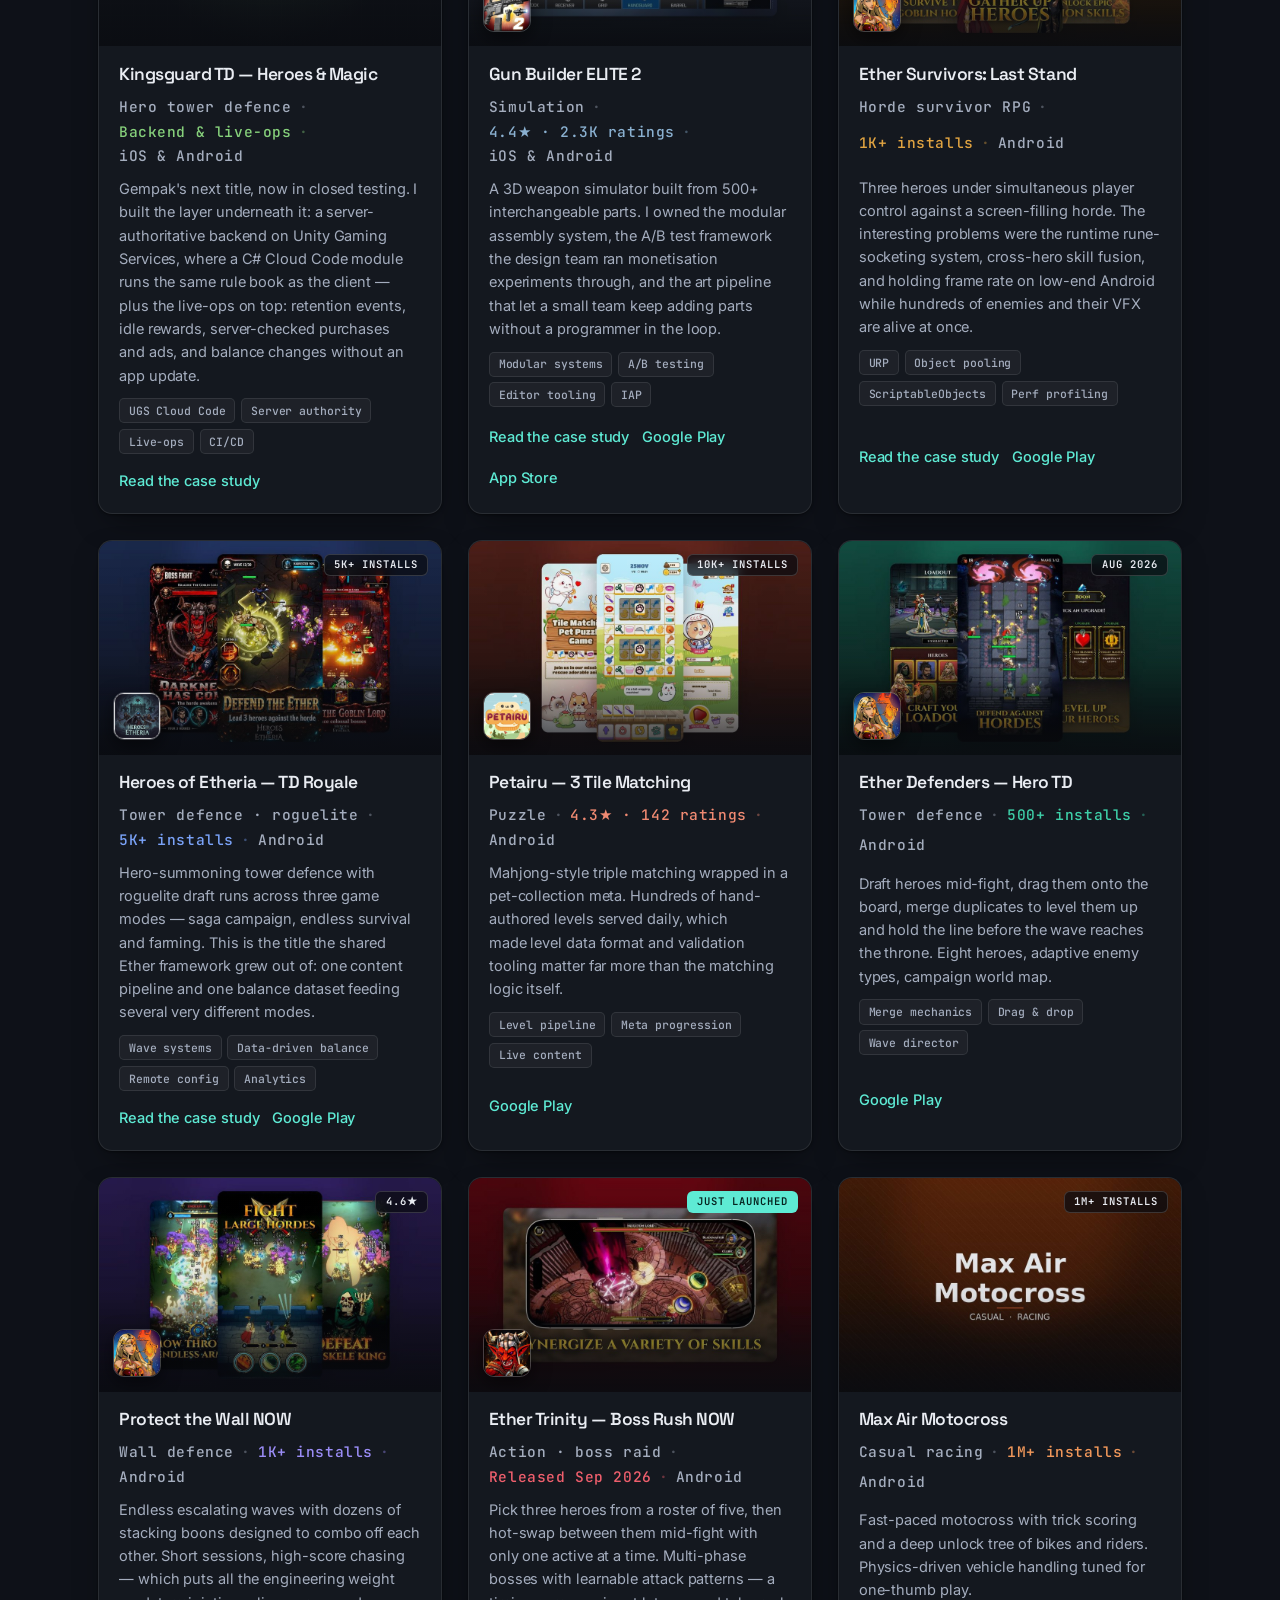
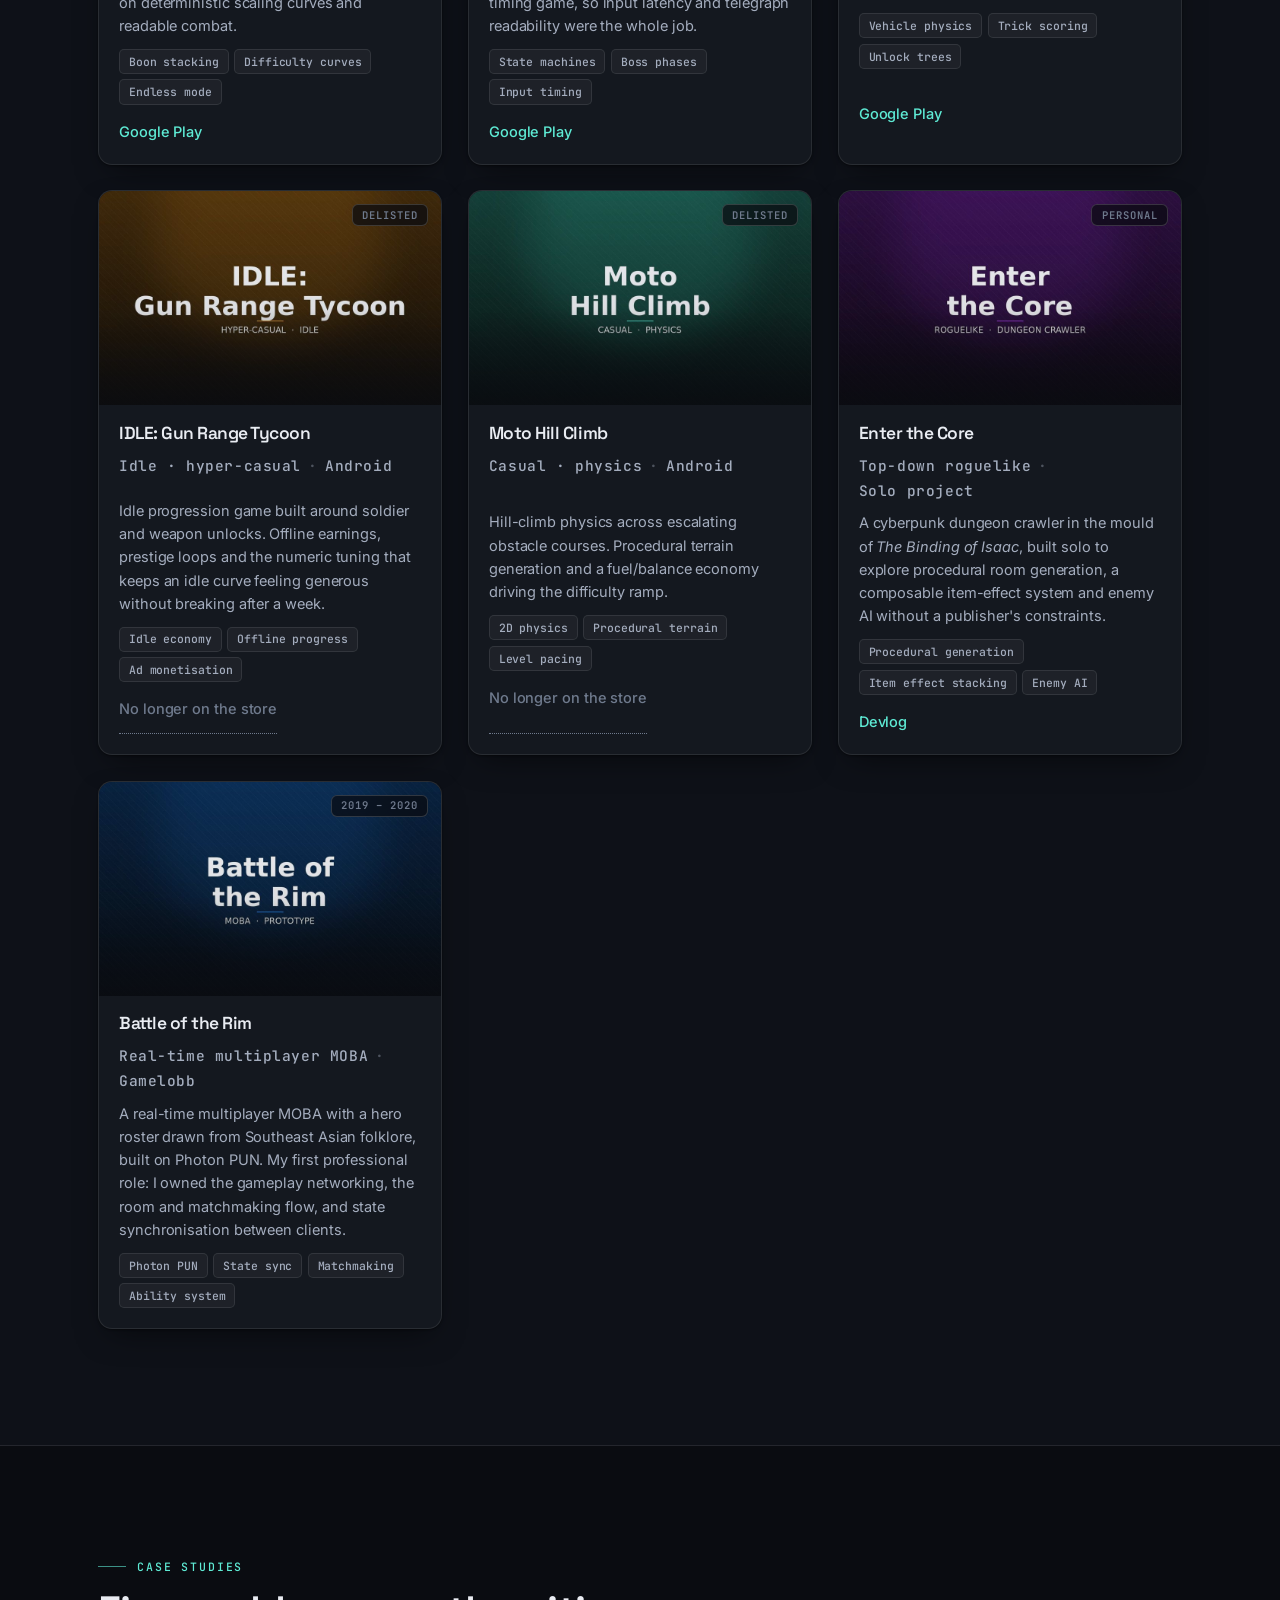
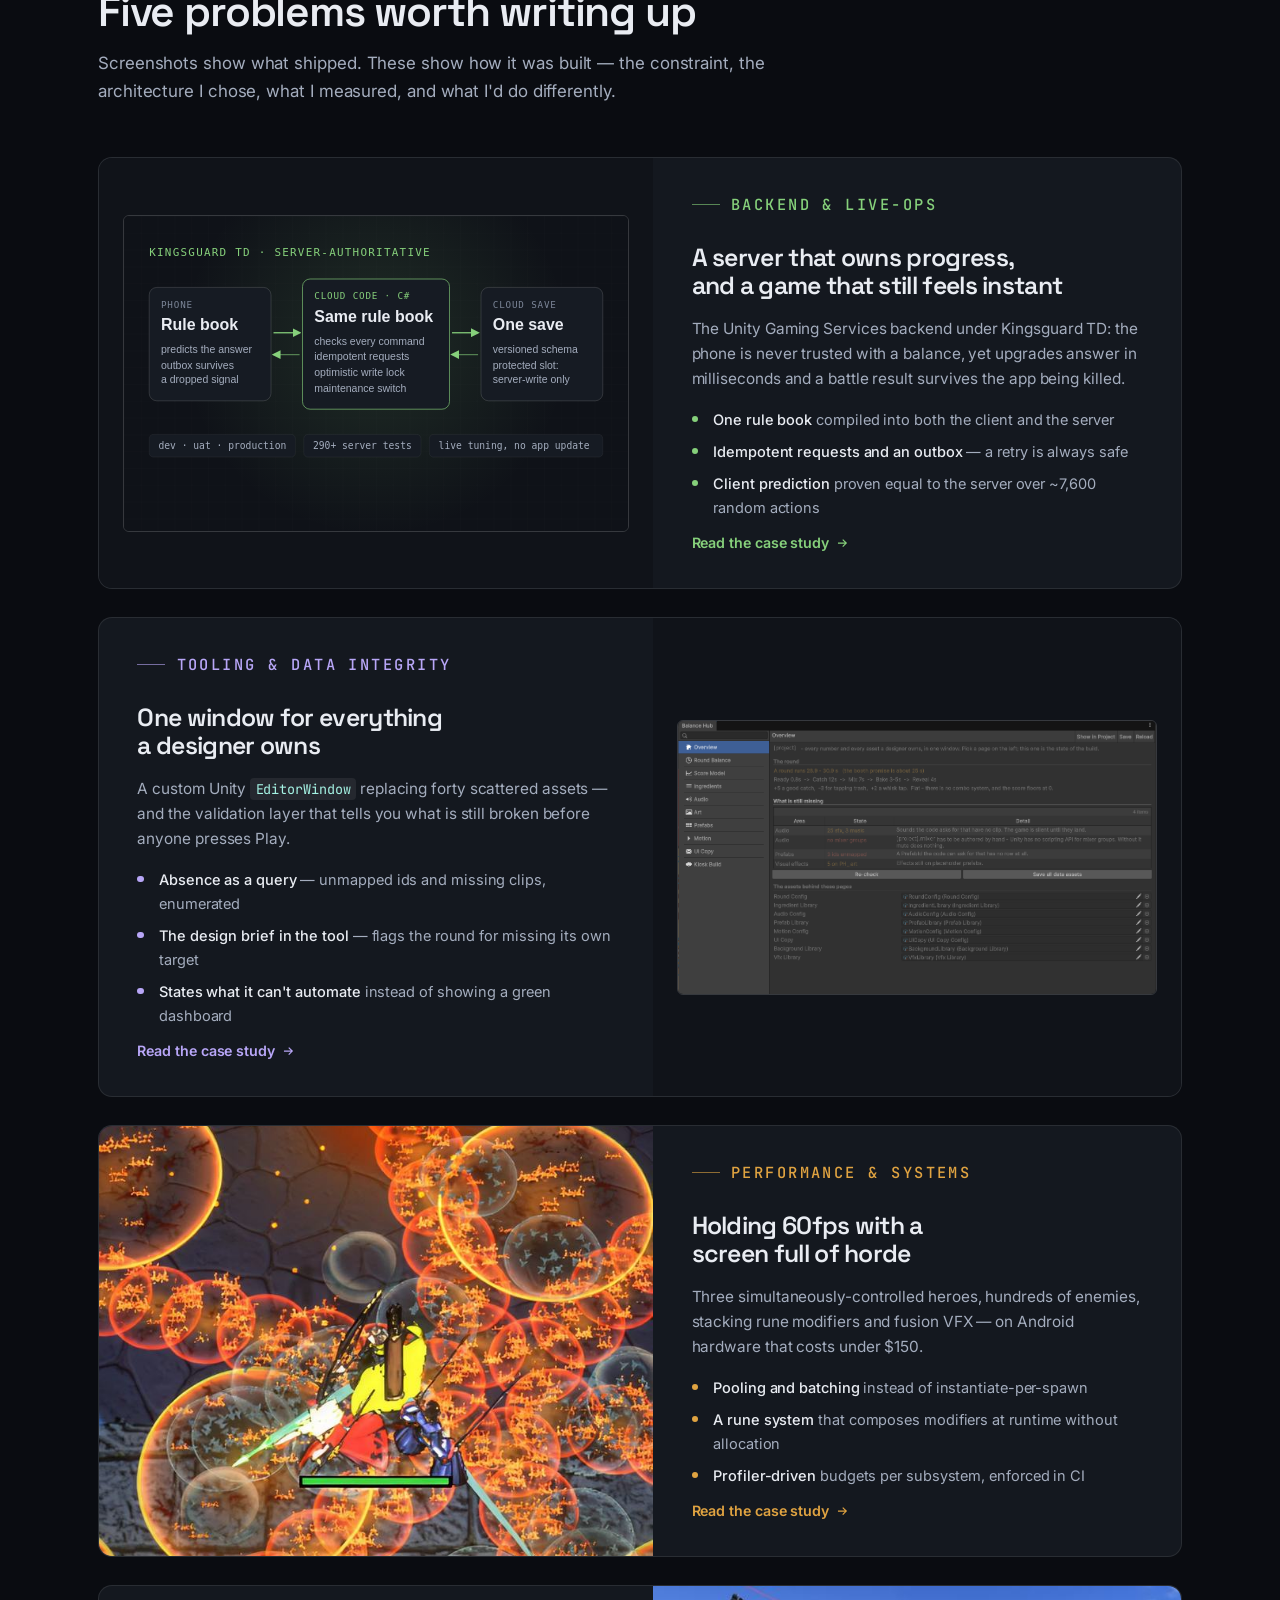
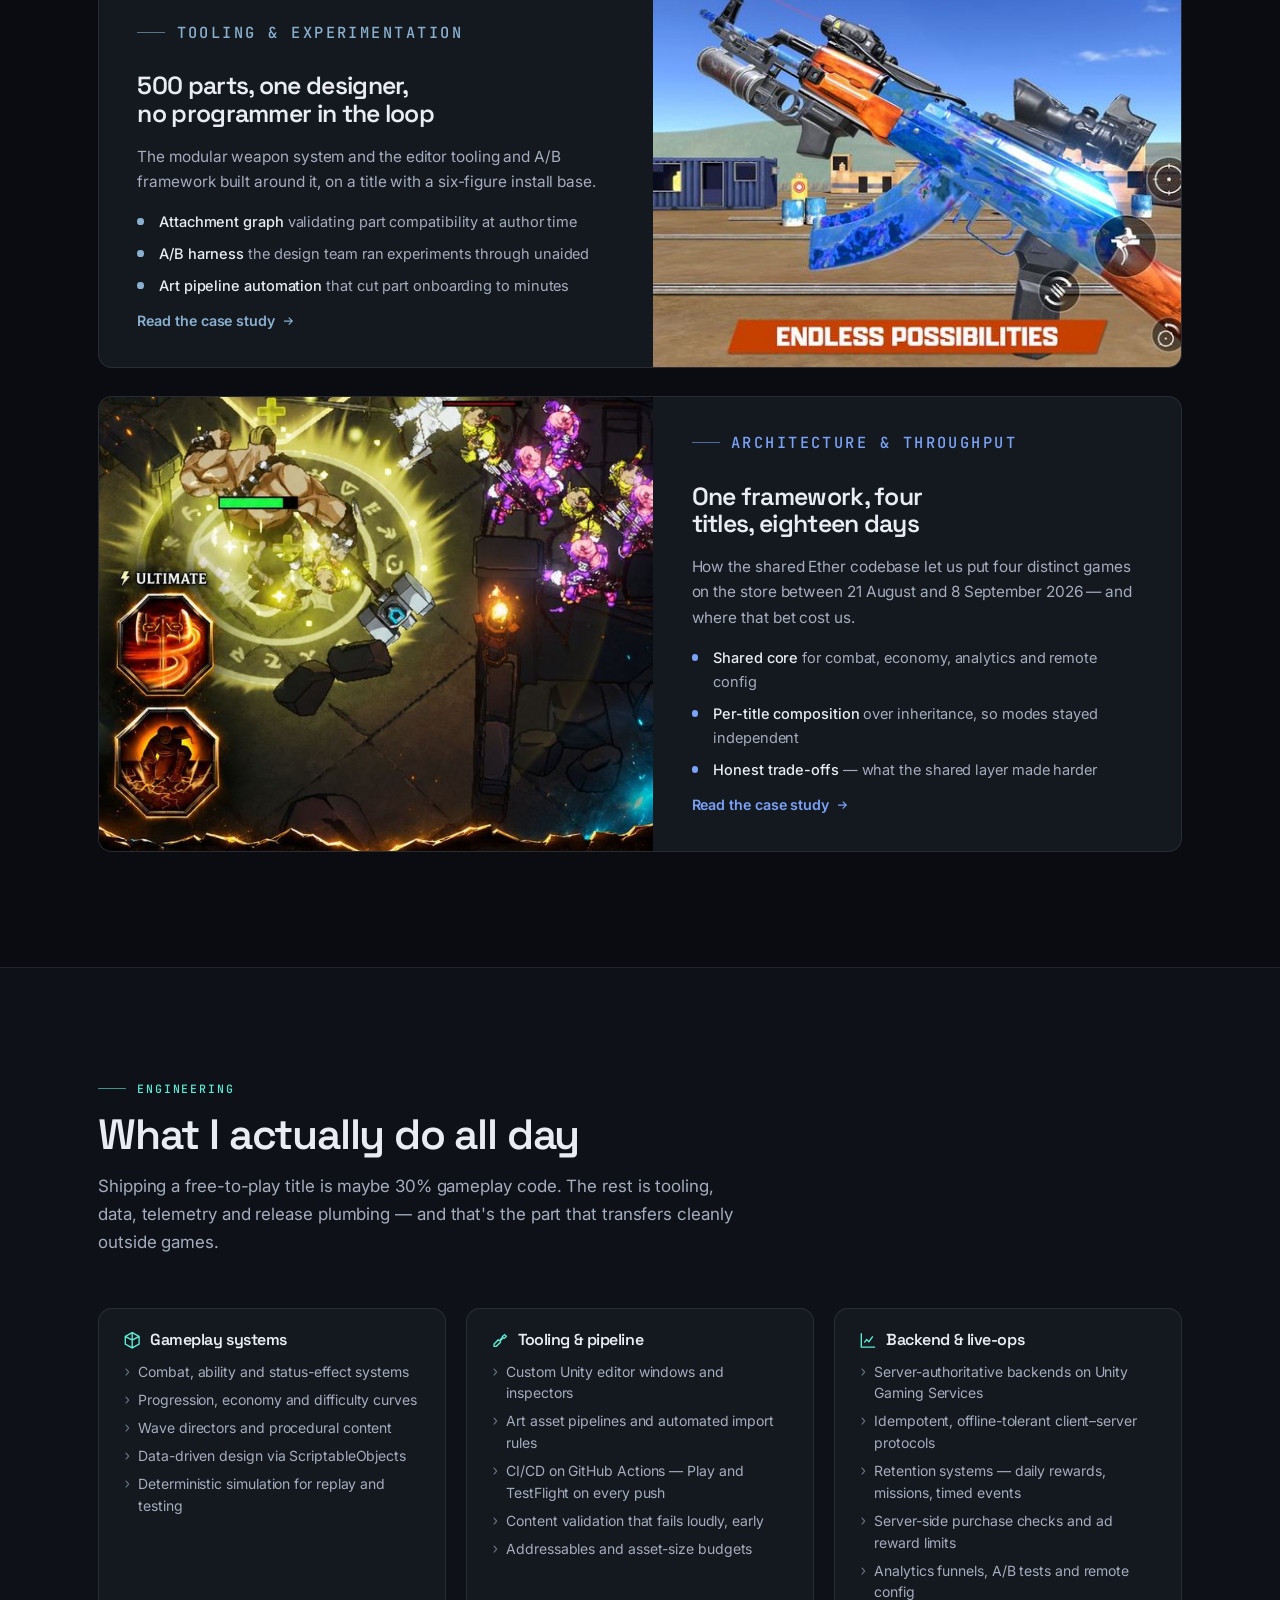
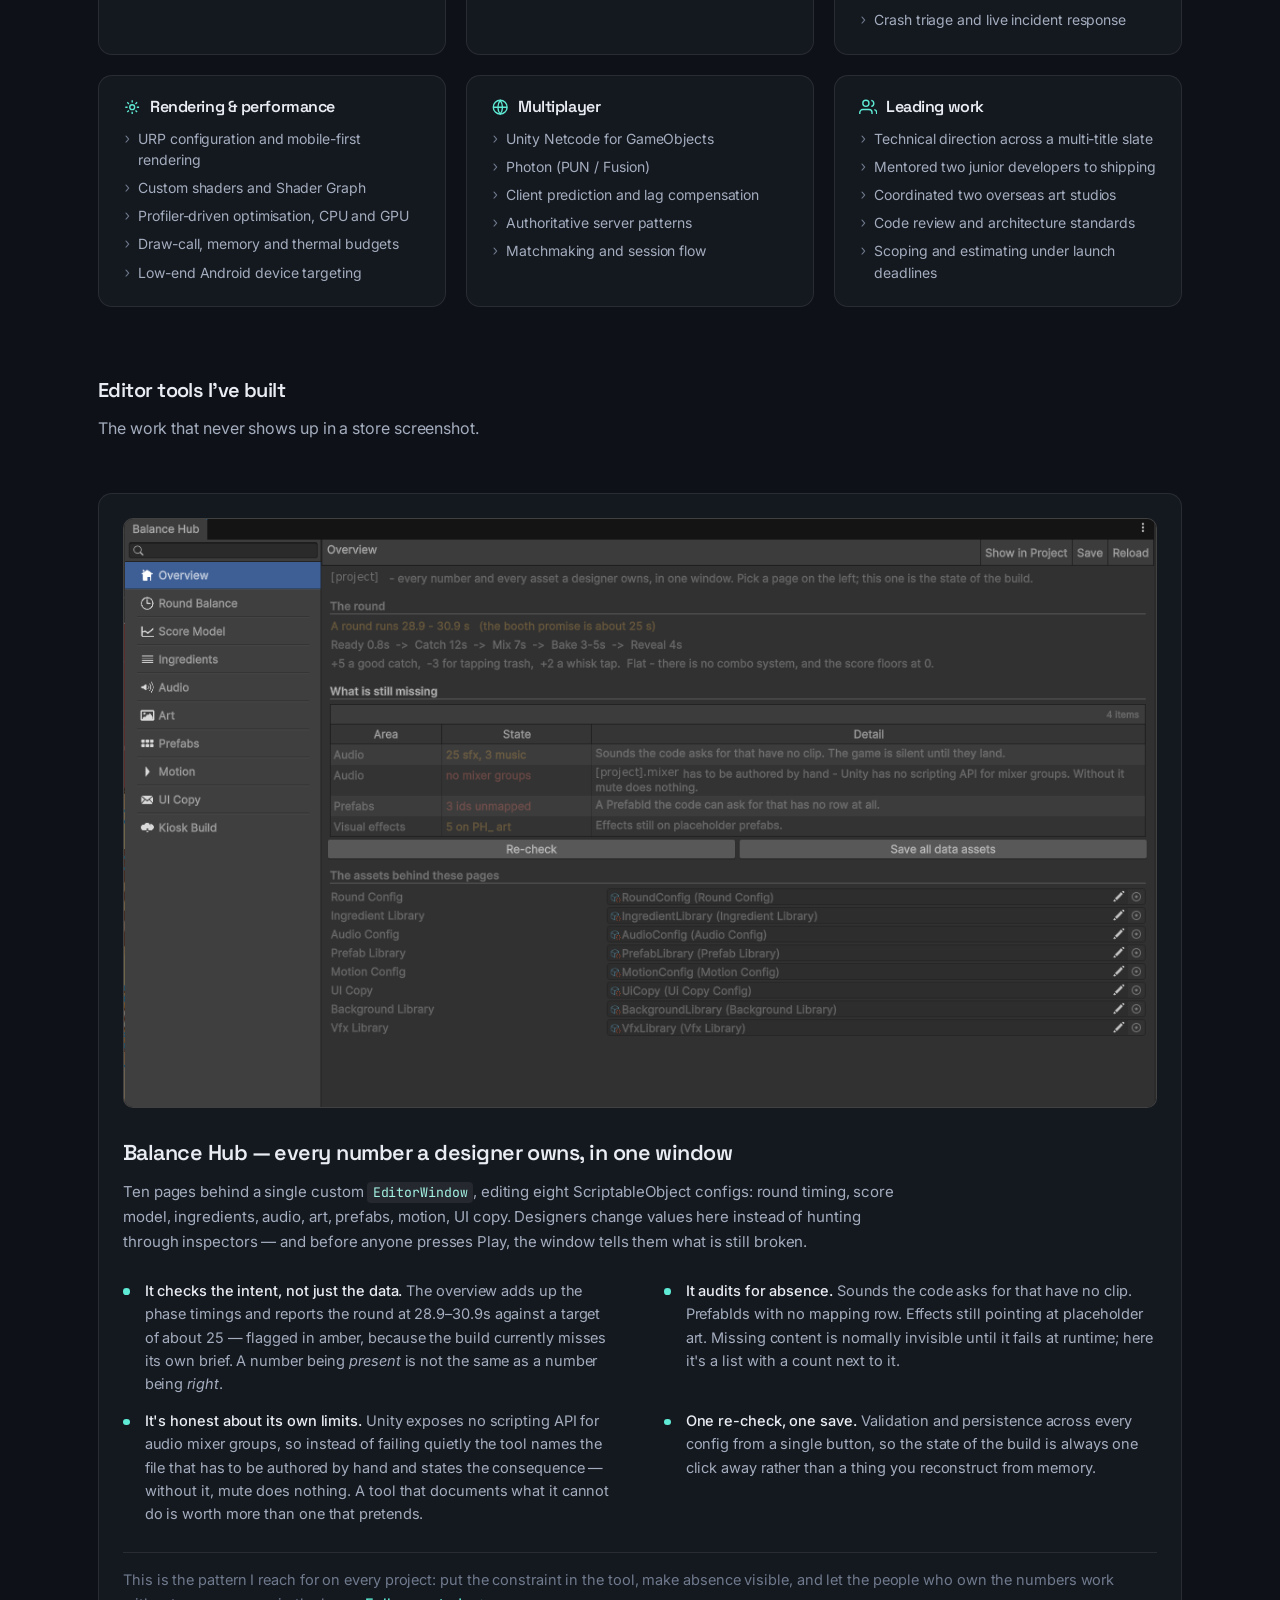
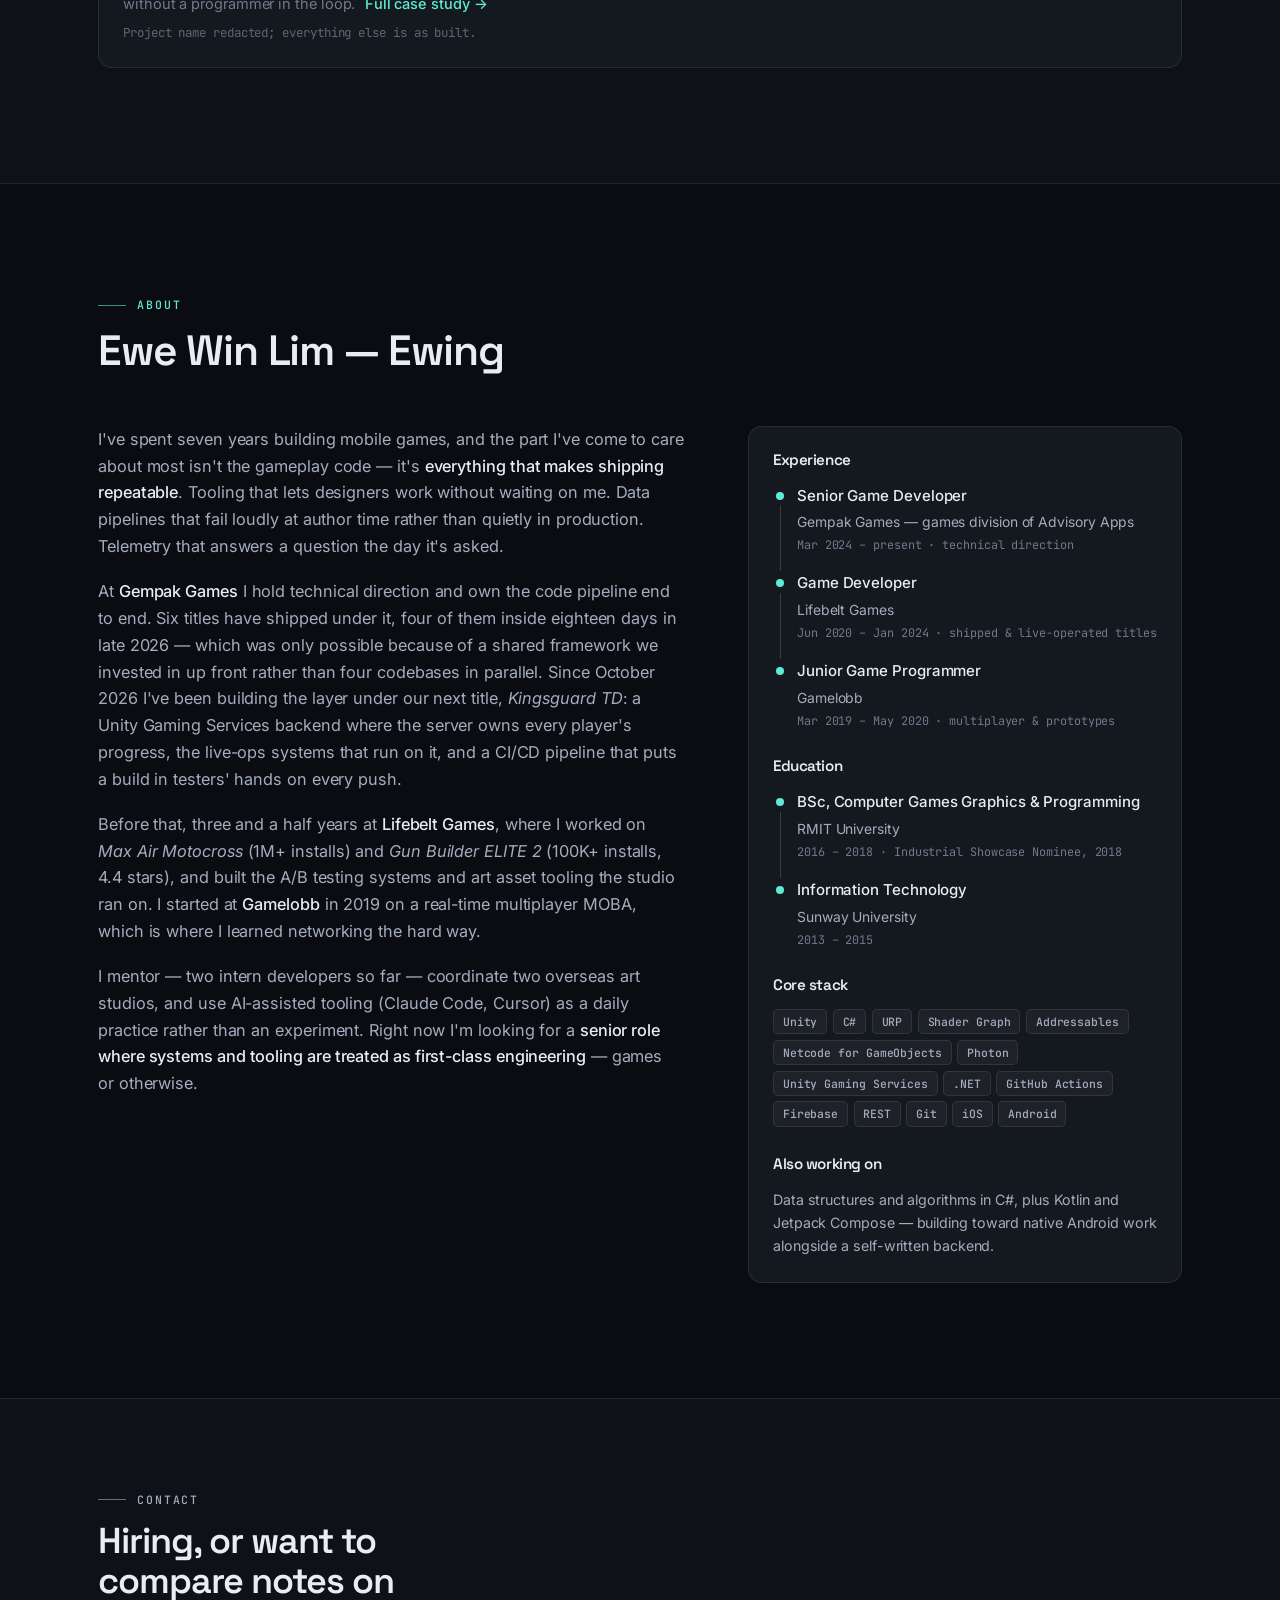
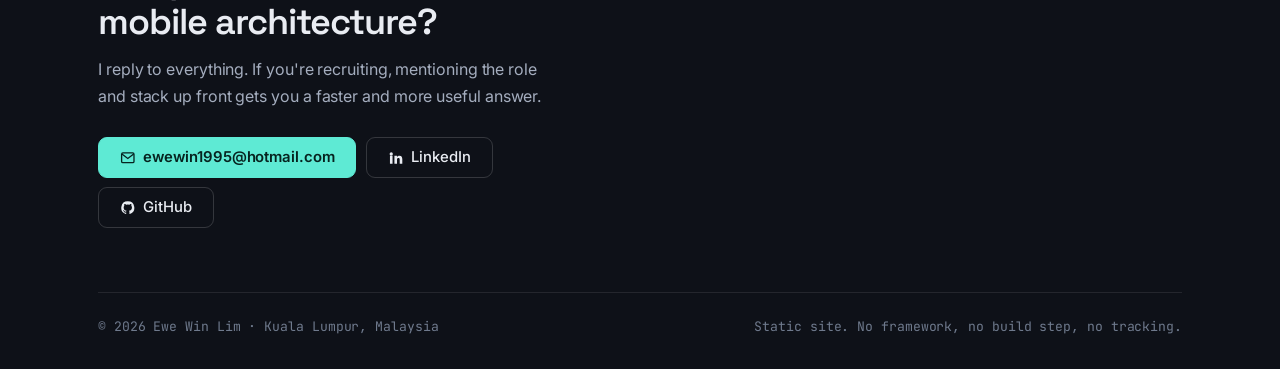
==== commit f3d47e2c: "Max Air Motocross is back on Google Play - Card: 1M+ installs and a Google Play link instead of "Del" ====
--- a/index.html
+++ b/index.html
@@ -88,7 +88,7 @@
         </div>
         <div>
           <dt>Peak install base</dt>
-          <dd>100K+ <small>Gun Builder ELITE 2 · 4.4&#9733; from 2.3K ratings</small></dd>
+          <dd>1M+ <small>Max Air Motocross · Google Play</small></dd>
         </div>
         <div>
           <dt>Aug – Sep 2026</dt>
@@ -111,7 +111,7 @@
         <p class="lede">
           Everything here I wrote production code for. Ten of them shipped to the iOS
           and Android stores, and one is in closed testing; store links go straight to
-          the live listing. Three older
+          the live listing. Two older
           Lifebelt titles have since been delisted by the publisher, and I've marked
           those rather than leaving you a dead link.
         </p>
@@ -362,6 +362,32 @@
           </div>
         </li>
 
+        <!-- Max Air Motocross (back on Google Play as of Nov 2026) -->
+        <li class="card" data-studio="lifebelt" style="--card-accent:#f0975a" data-reveal>
+          <div class="card-media">
+            <img src="assets/games/max-air-motocross/cover.jpg" alt="Max Air Motocross — title card" loading="lazy" width="1200" height="750">
+            <span class="card-flag">1M+ installs</span>
+          </div>
+          <div class="card-body">
+            <h3>Max Air Motocross</h3>
+            <p class="card-meta">
+              <span>Casual racing</span>
+              <span class="metric">1M+ installs</span>
+              <span>Android</span>
+            </p>
+            <p>
+              Fast-paced motocross with trick scoring and a deep unlock tree of bikes and
+              riders. Physics-driven vehicle handling tuned for one-thumb play.
+            </p>
+            <ul class="tags">
+              <li>Vehicle physics</li><li>Trick scoring</li><li>Unlock trees</li>
+            </ul>
+            <p class="card-links">
+              <a href="https://play.google.com/store/apps/details?id=life.belt.motorcross" target="_blank" rel="noopener">Google Play</a>
+            </p>
+          </div>
+        </li>
+
         <!-- IDLE: Gun Range Tycoon -->
         <li class="card" data-studio="lifebelt" style="--card-accent:#dcb44a" data-reveal>
           <div class="card-media">
@@ -381,31 +407,6 @@
             </p>
             <ul class="tags">
               <li>Idle economy</li><li>Offline progress</li><li>Ad monetisation</li>
-            </ul>
-            <p class="card-links">
-              <span class="unavailable" title="Removed from Google Play by the publisher">No longer on the store</span>
-            </p>
-          </div>
-        </li>
-
-        <!-- Max Air Motocross -->
-        <li class="card" data-studio="lifebelt" style="--card-accent:#f0975a" data-reveal>
-          <div class="card-media">
-            <img src="assets/games/max-air-motocross/cover.jpg" alt="Max Air Motocross — title card" loading="lazy" width="1200" height="750">
-            <span class="card-flag card-flag--muted">Delisted</span>
-          </div>
-          <div class="card-body">
-            <h3>Max Air Motocross</h3>
-            <p class="card-meta">
-              <span>Casual racing</span>
-              <span>Android</span>
-            </p>
-            <p>
-              Fast-paced motocross with trick scoring and a deep unlock tree of bikes and
-              riders. Physics-driven vehicle handling tuned for one-thumb play.
-            </p>
-            <ul class="tags">
-              <li>Vehicle physics</li><li>Trick scoring</li><li>Unlock trees</li>
             </ul>
             <p class="card-links">
               <span class="unavailable" title="Removed from Google Play by the publisher">No longer on the store</span>
@@ -820,8 +821,9 @@
           </p>
           <p>
             Before that, three and a half years at <strong>Lifebelt Games</strong>, where
-            I worked on <em>Gun Builder ELITE 2</em> — 100K+ installs, 4.4 stars — and
-            built the A/B testing systems and art asset tooling the studio ran on. I
+            I worked on <em>Max Air Motocross</em> (1M+ installs) and <em>Gun Builder
+            ELITE 2</em> (100K+ installs, 4.4 stars), and built the A/B testing systems
+            and art asset tooling the studio ran on. I
             started at <strong>Gamelobb</strong> in 2019 on a real-time multiplayer MOBA,
             which is where I learned networking the hard way.
           </p>
